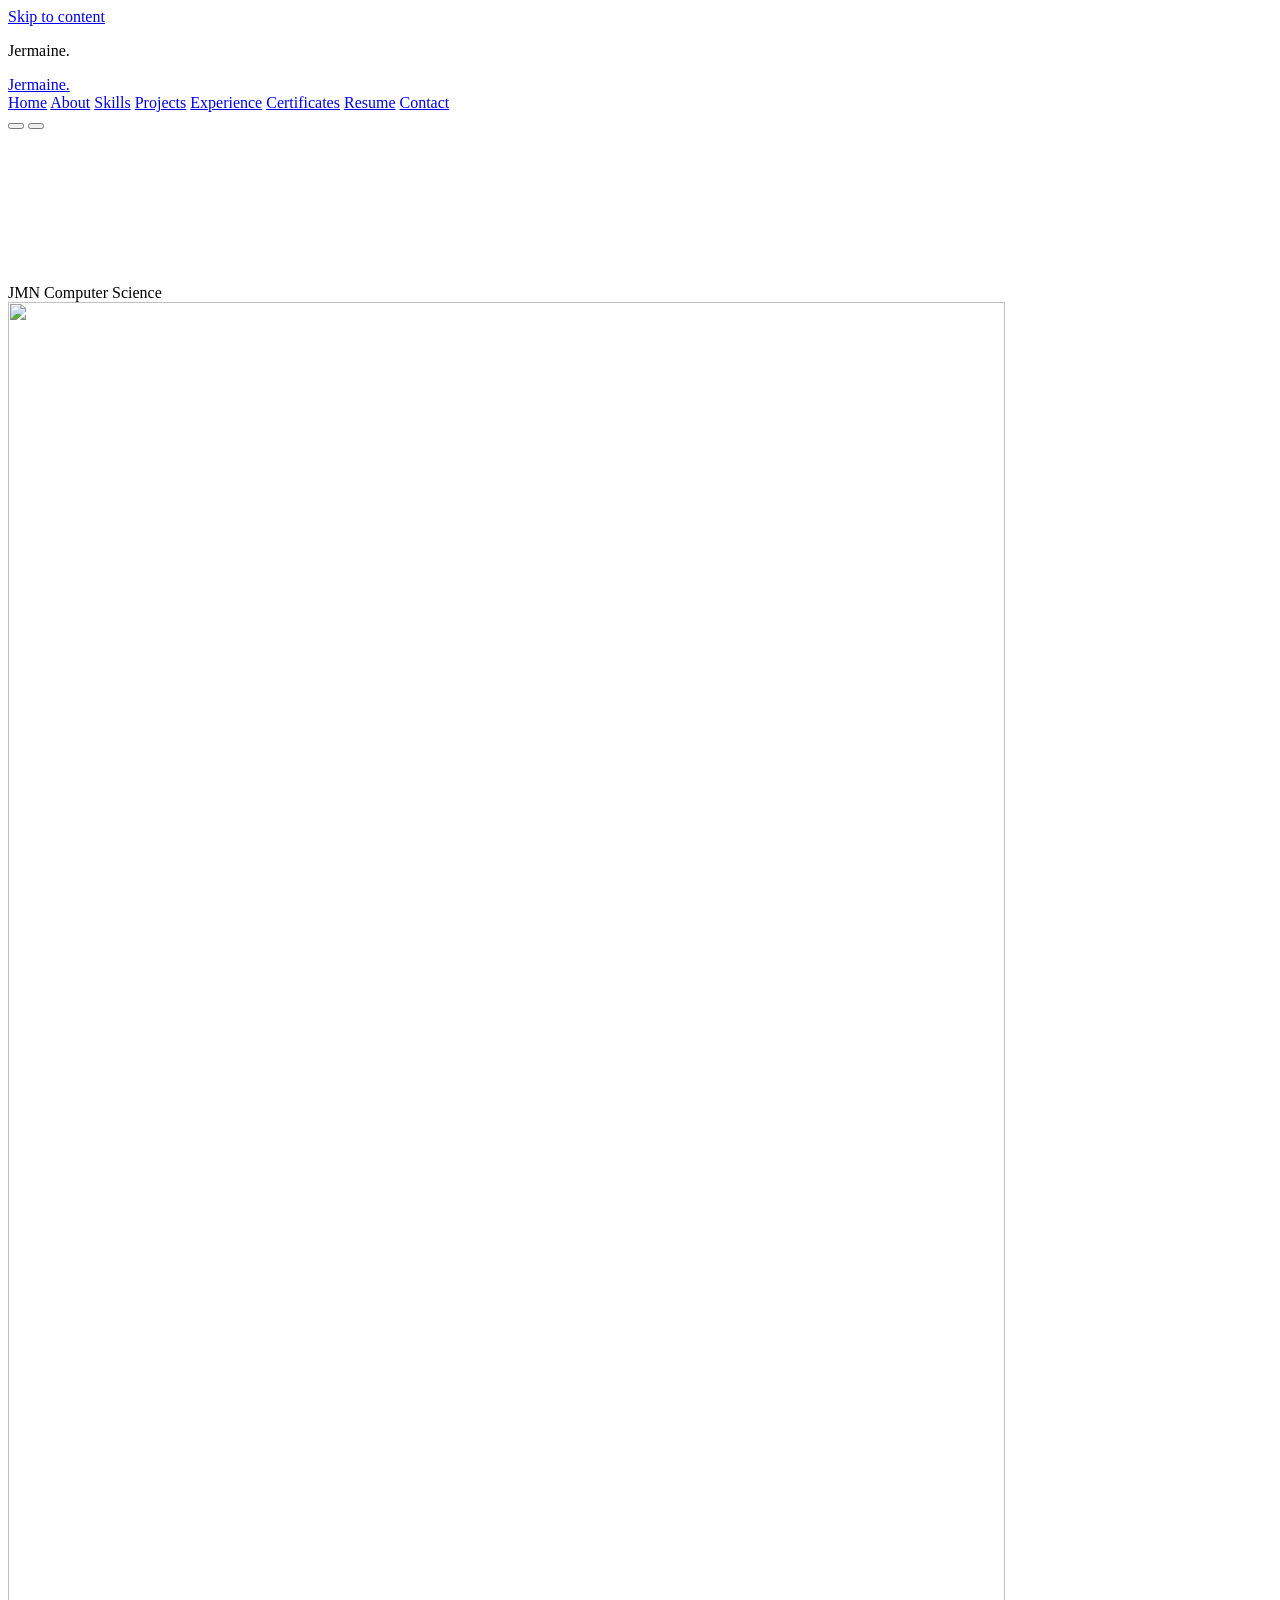
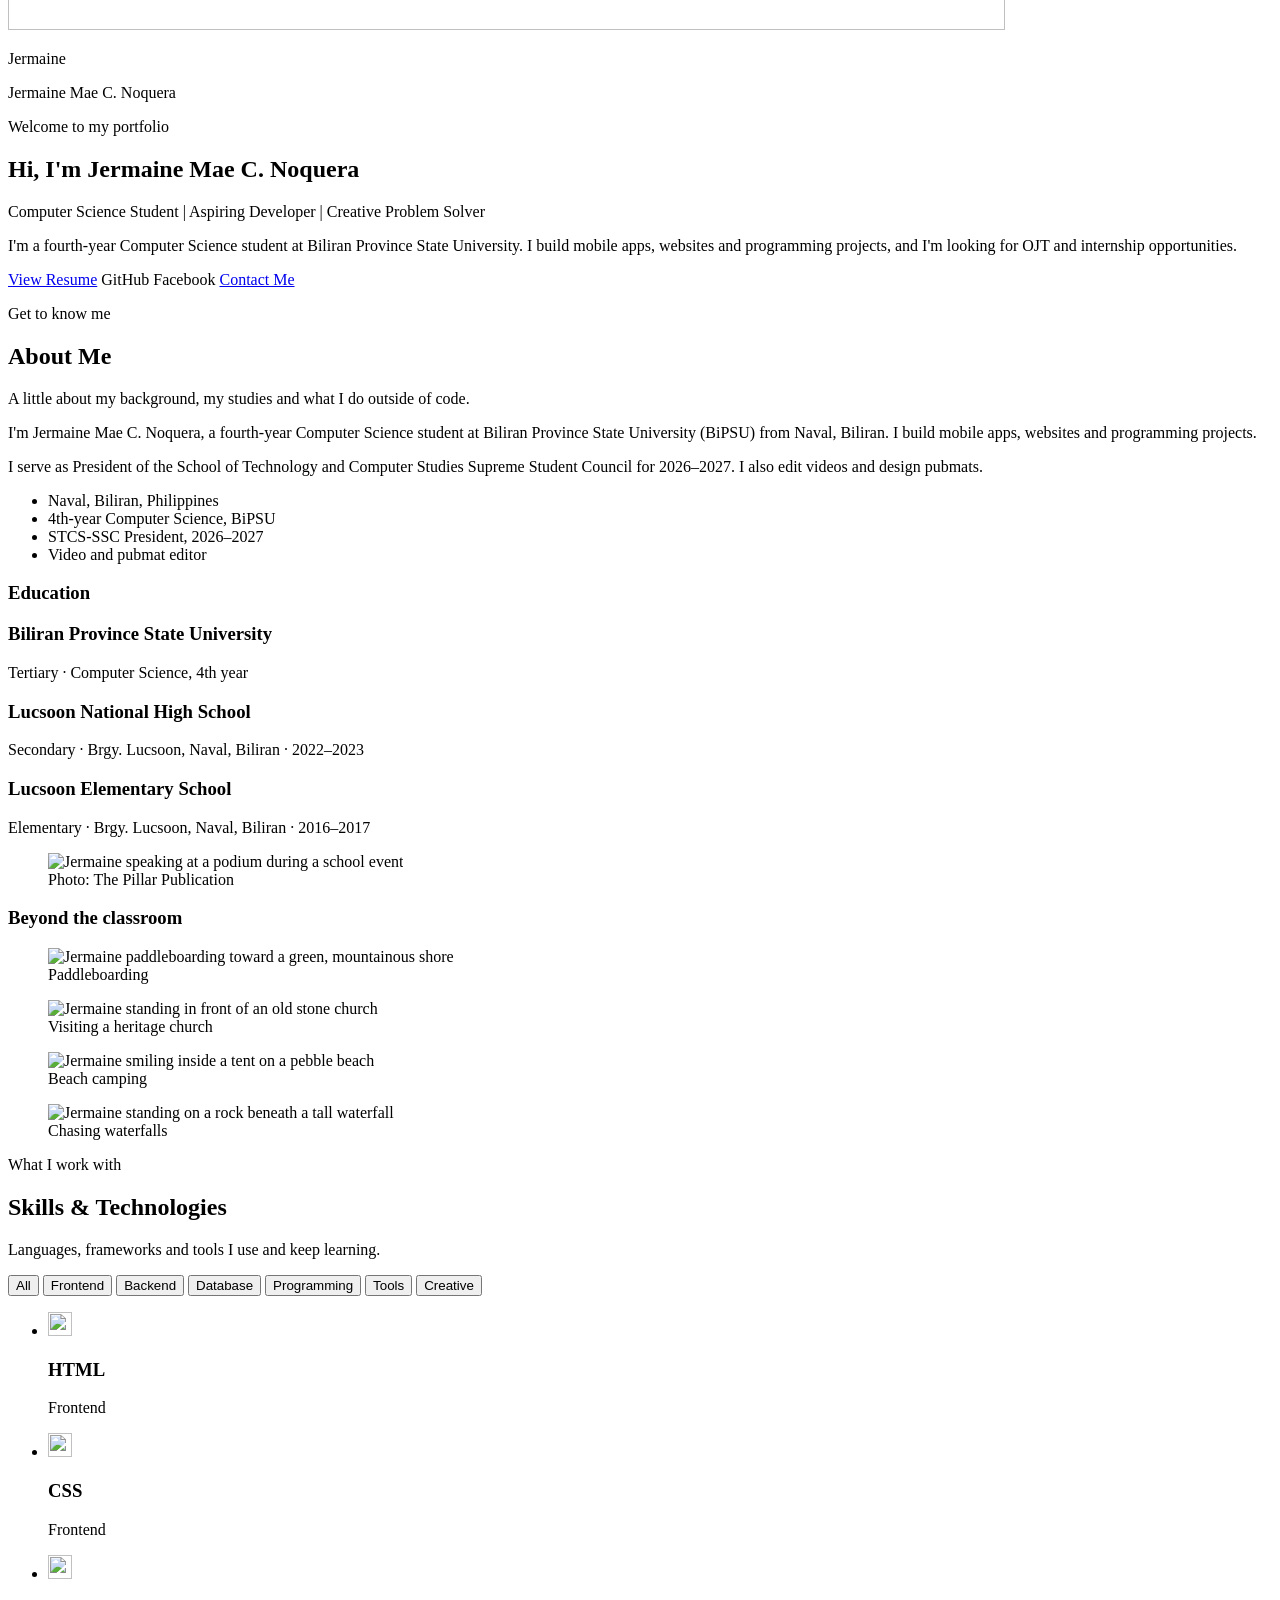
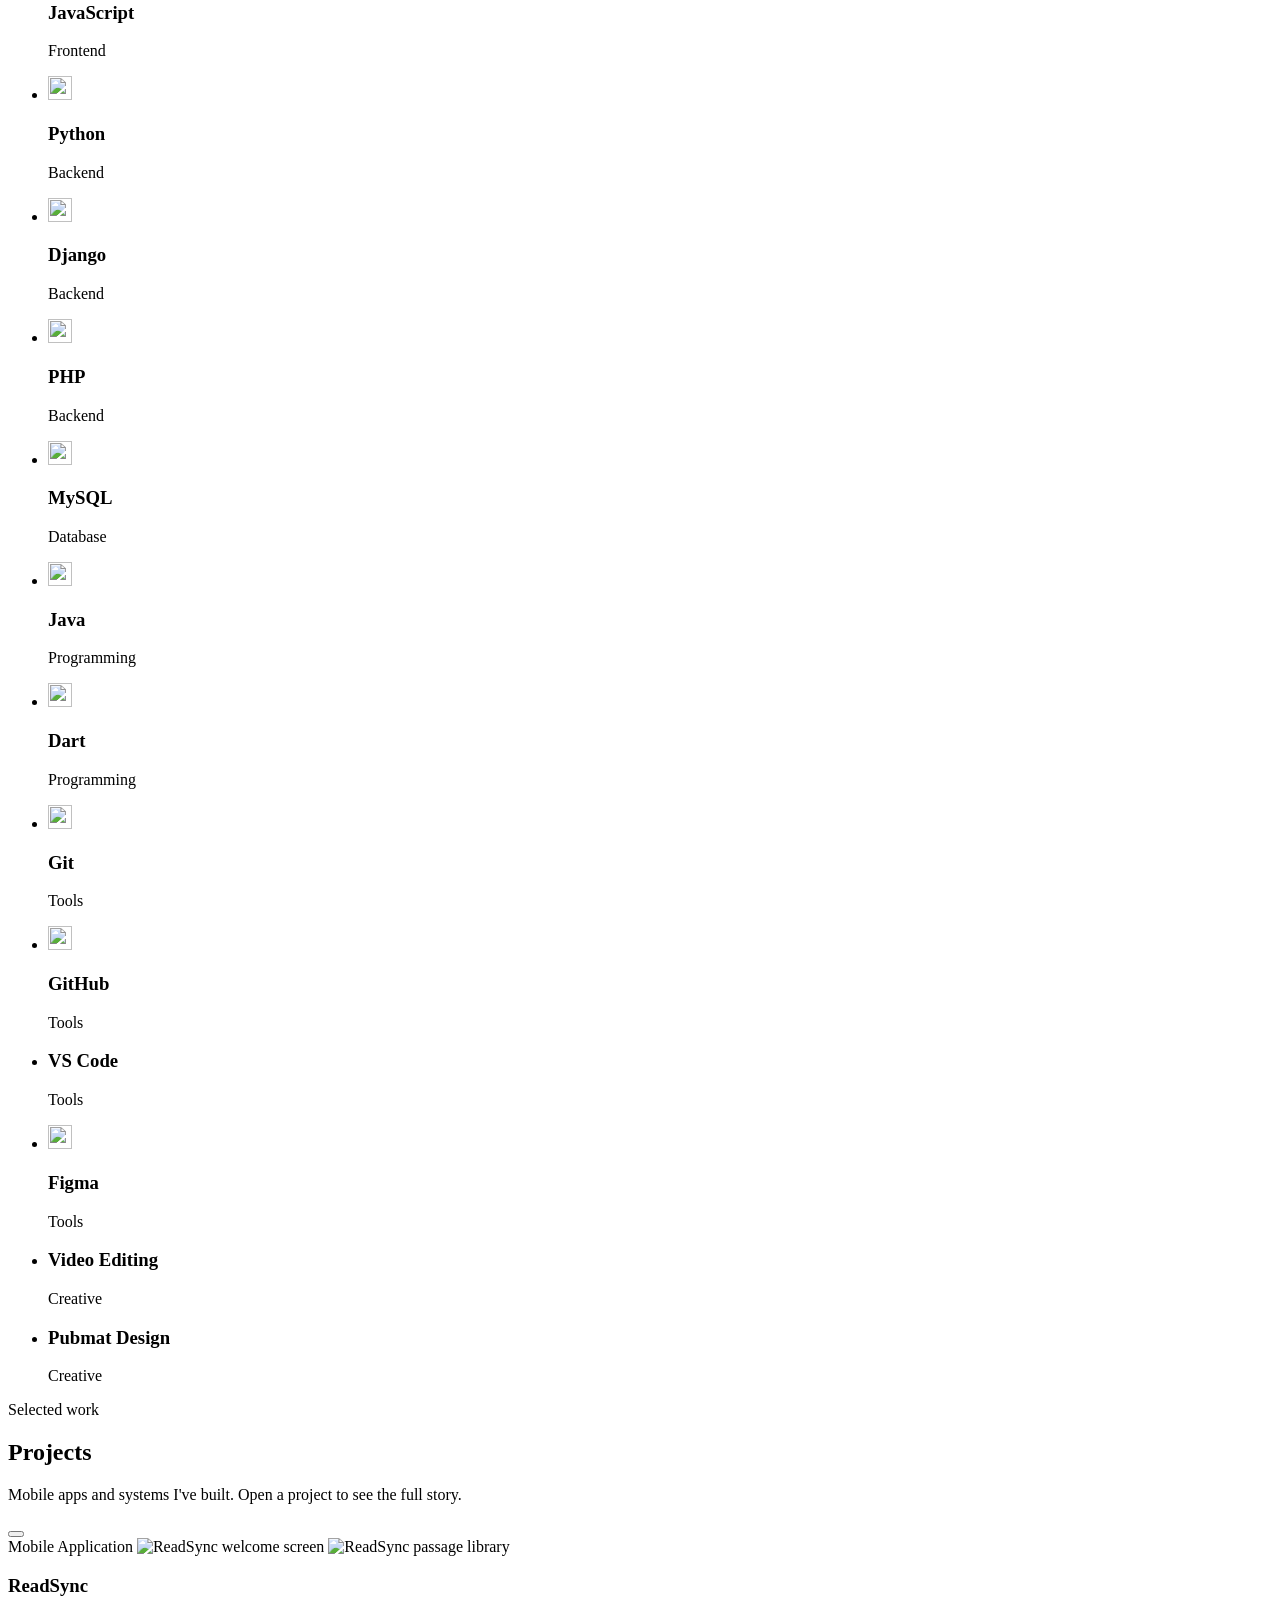
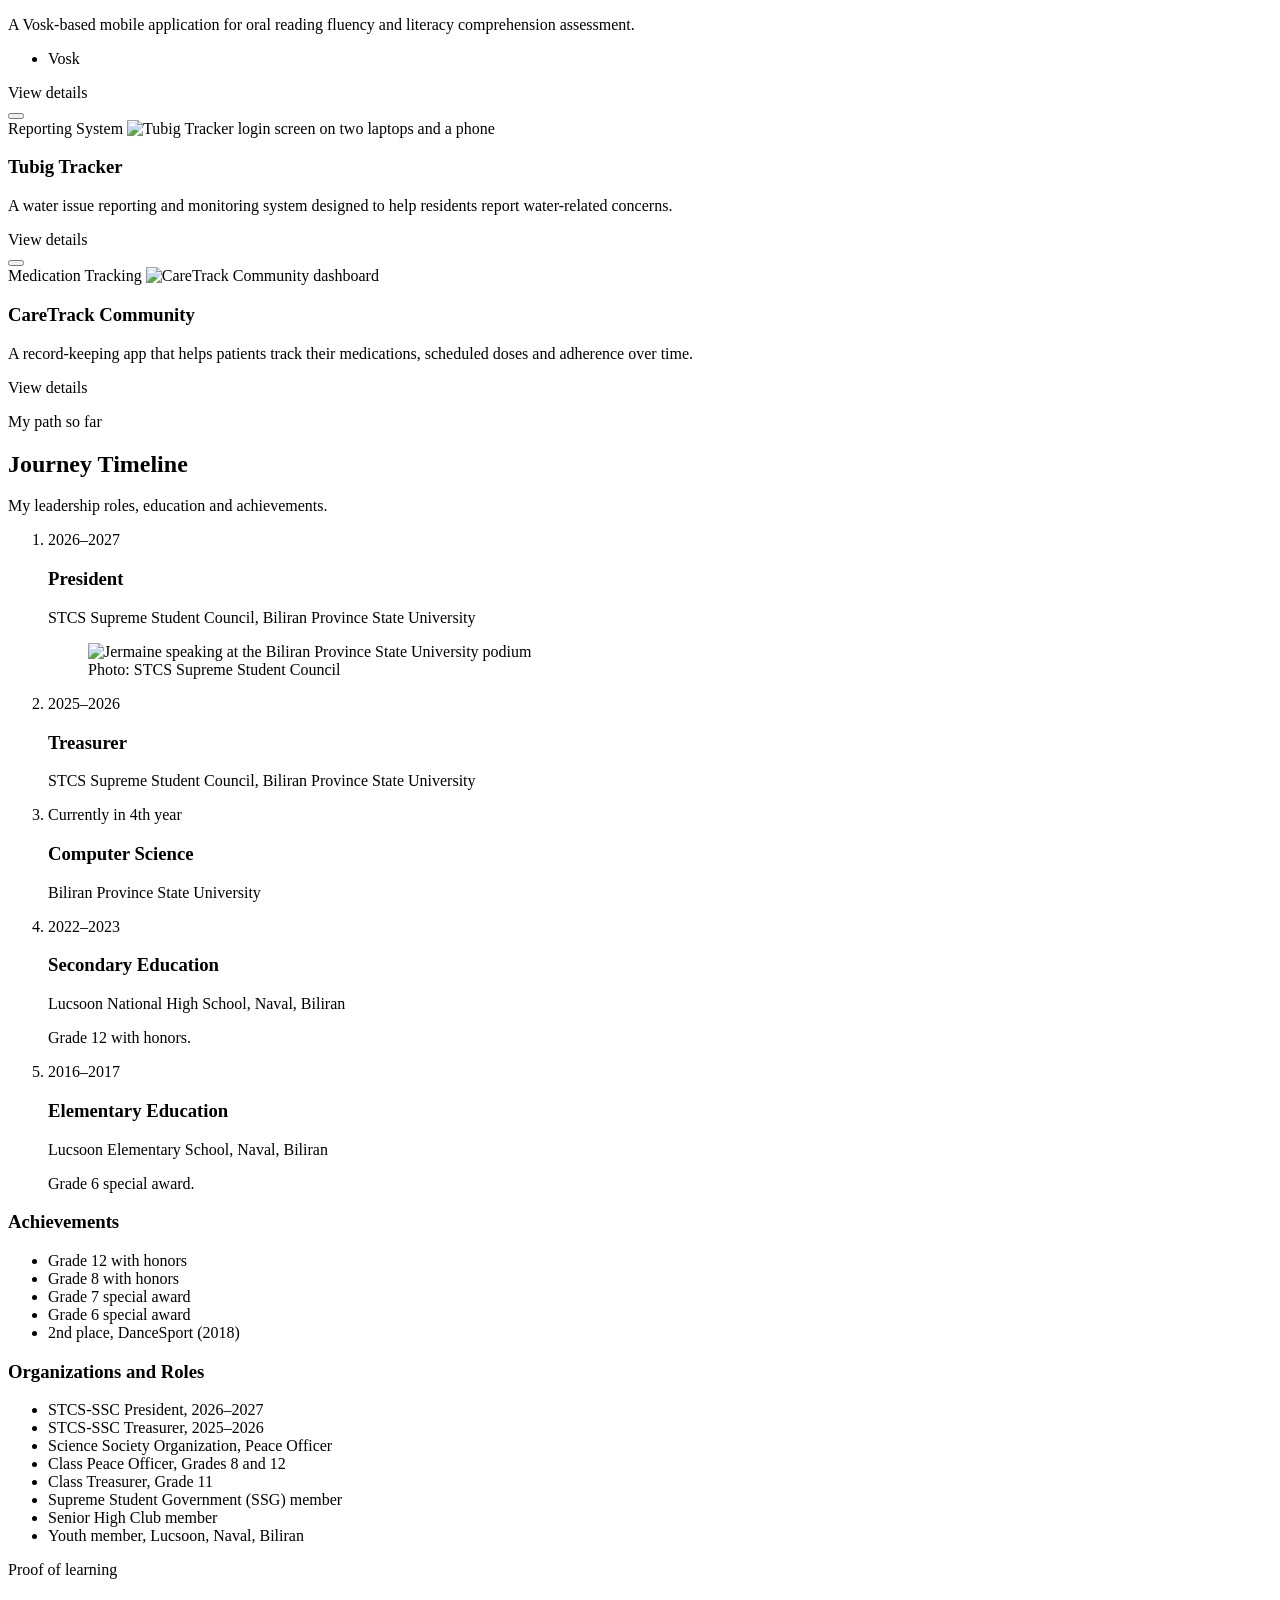
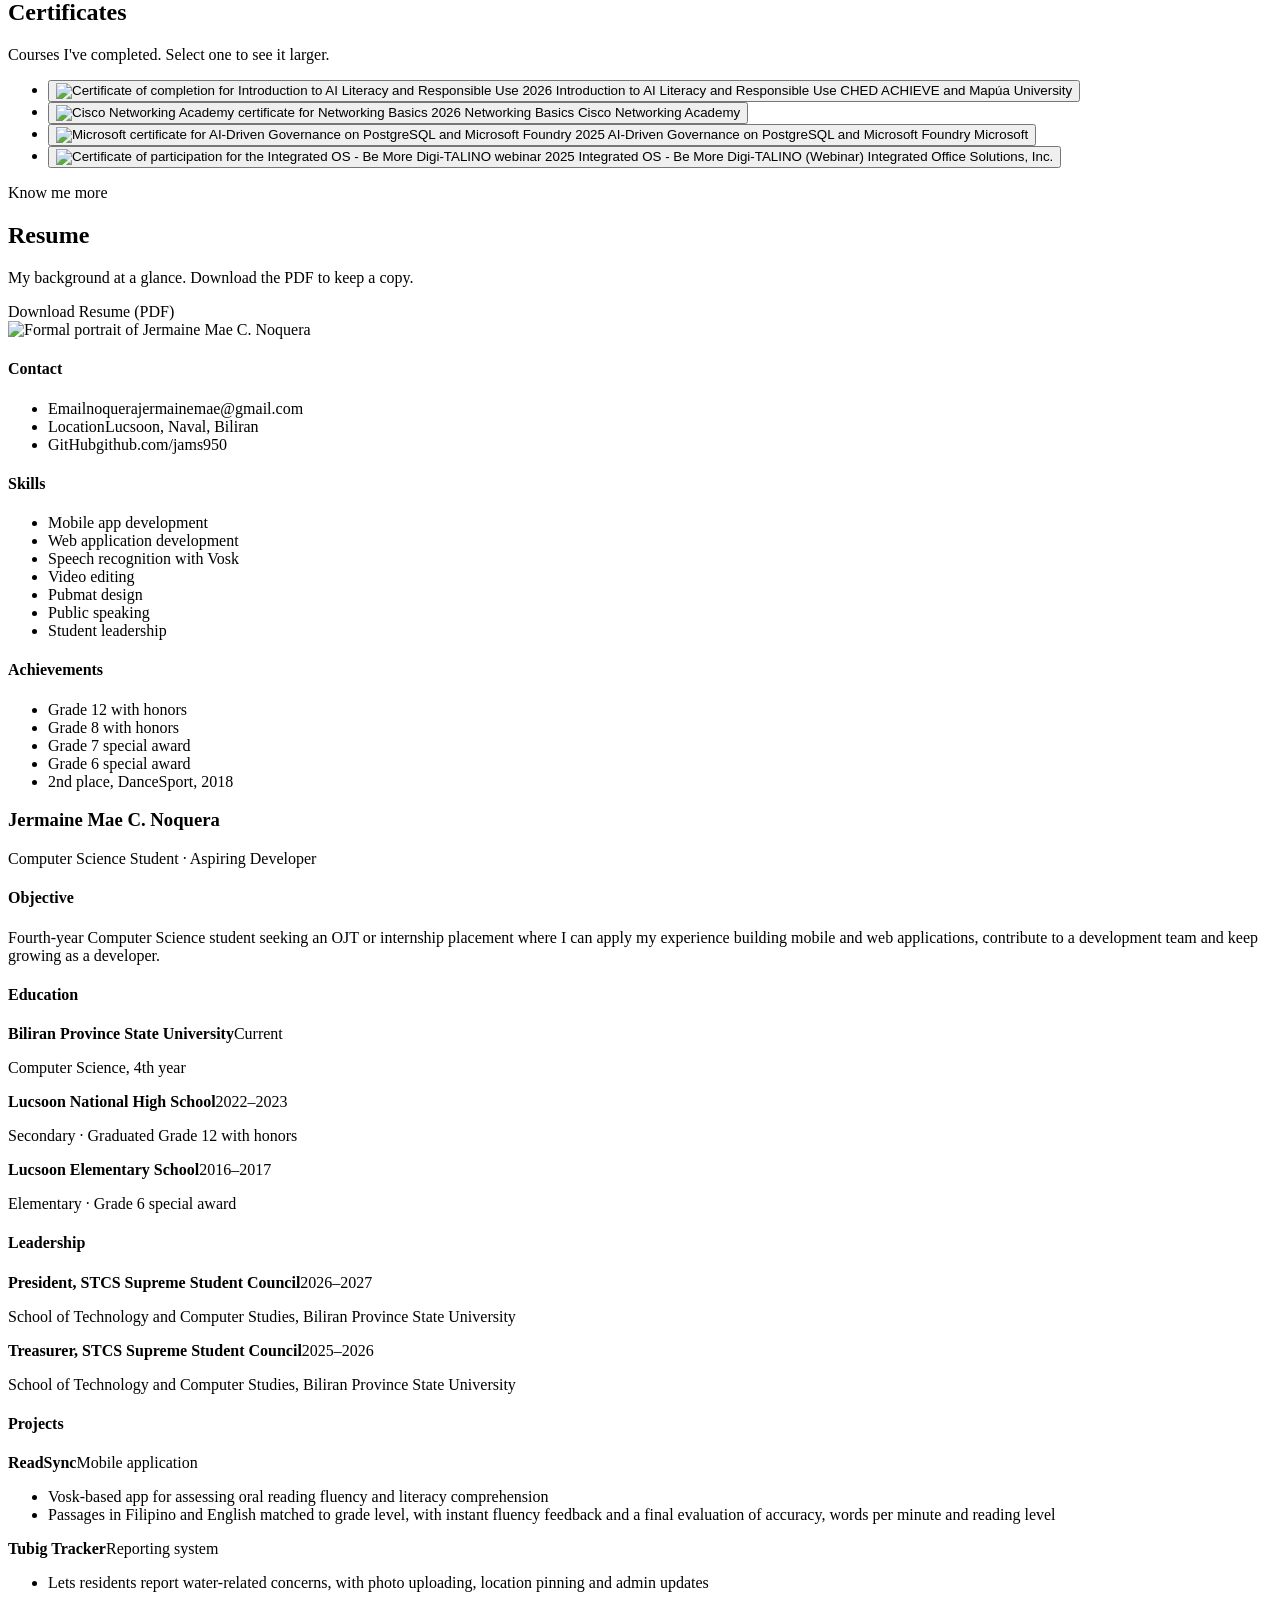
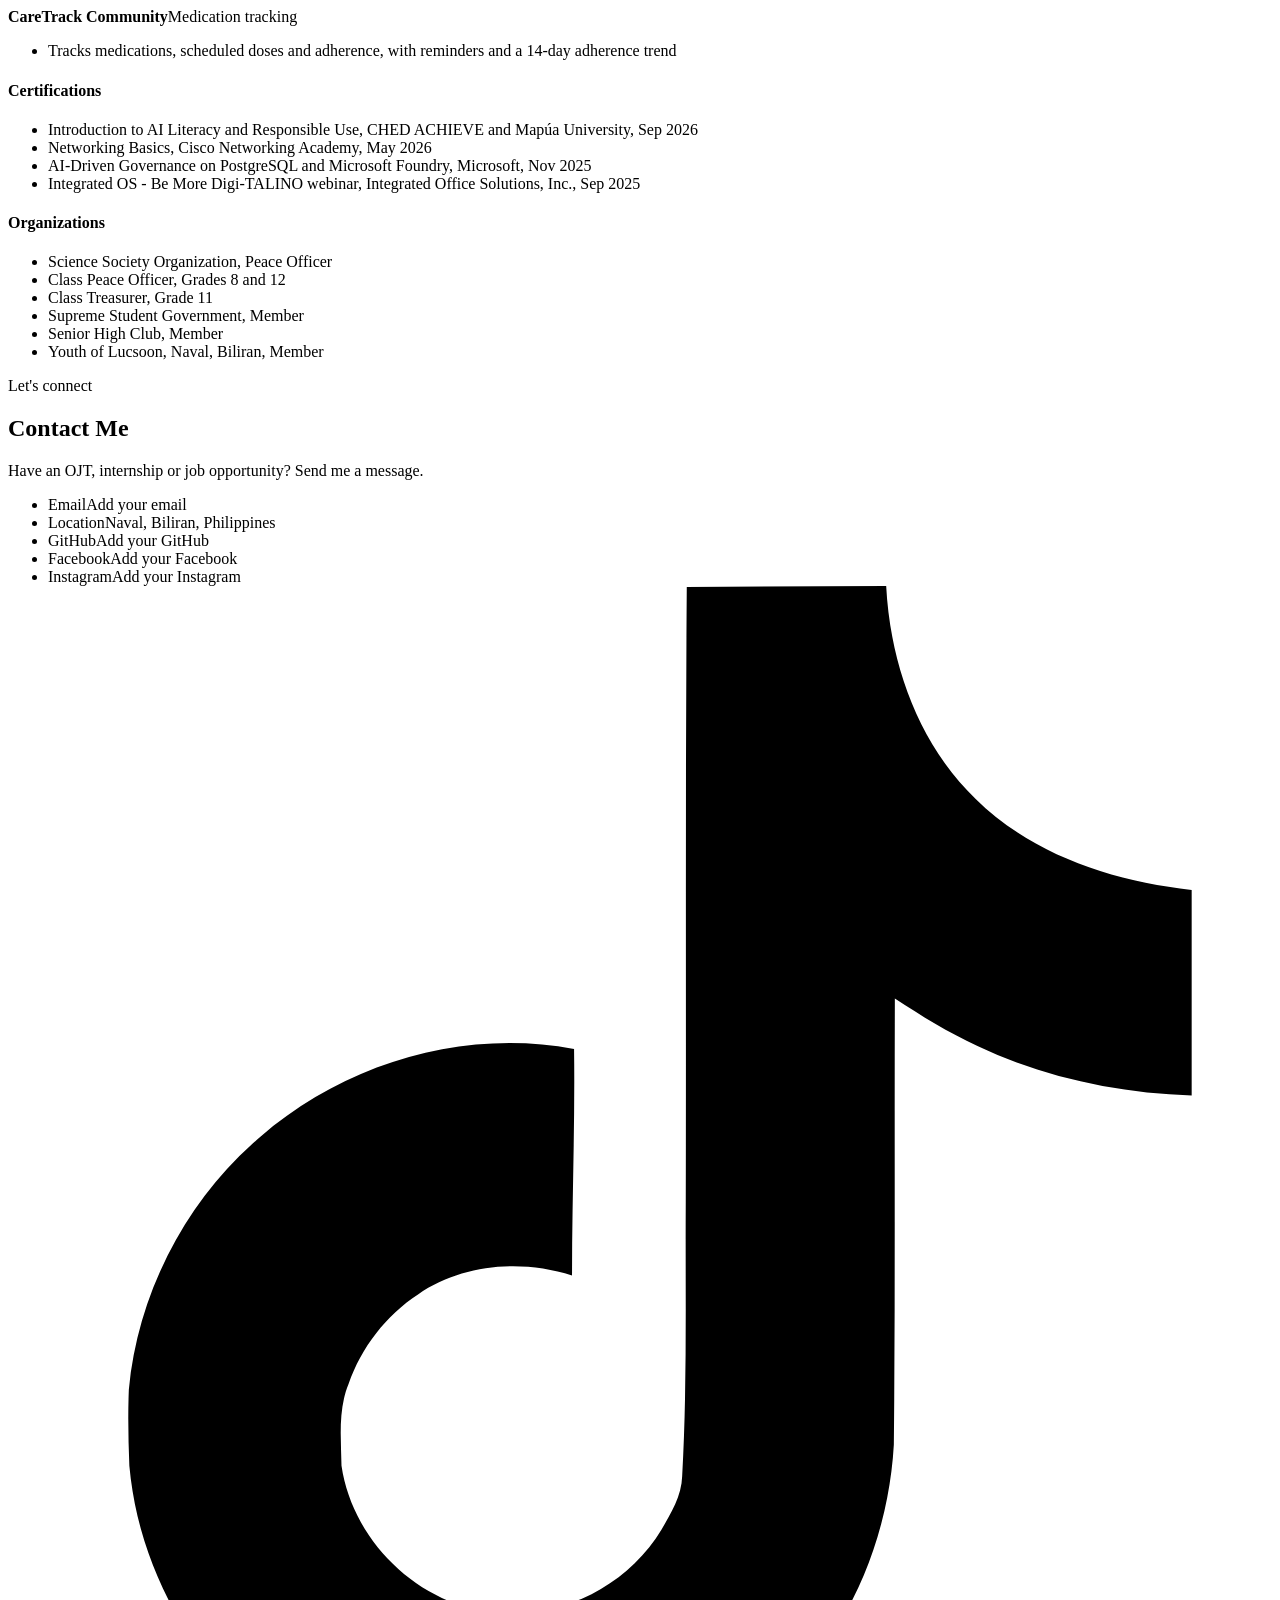
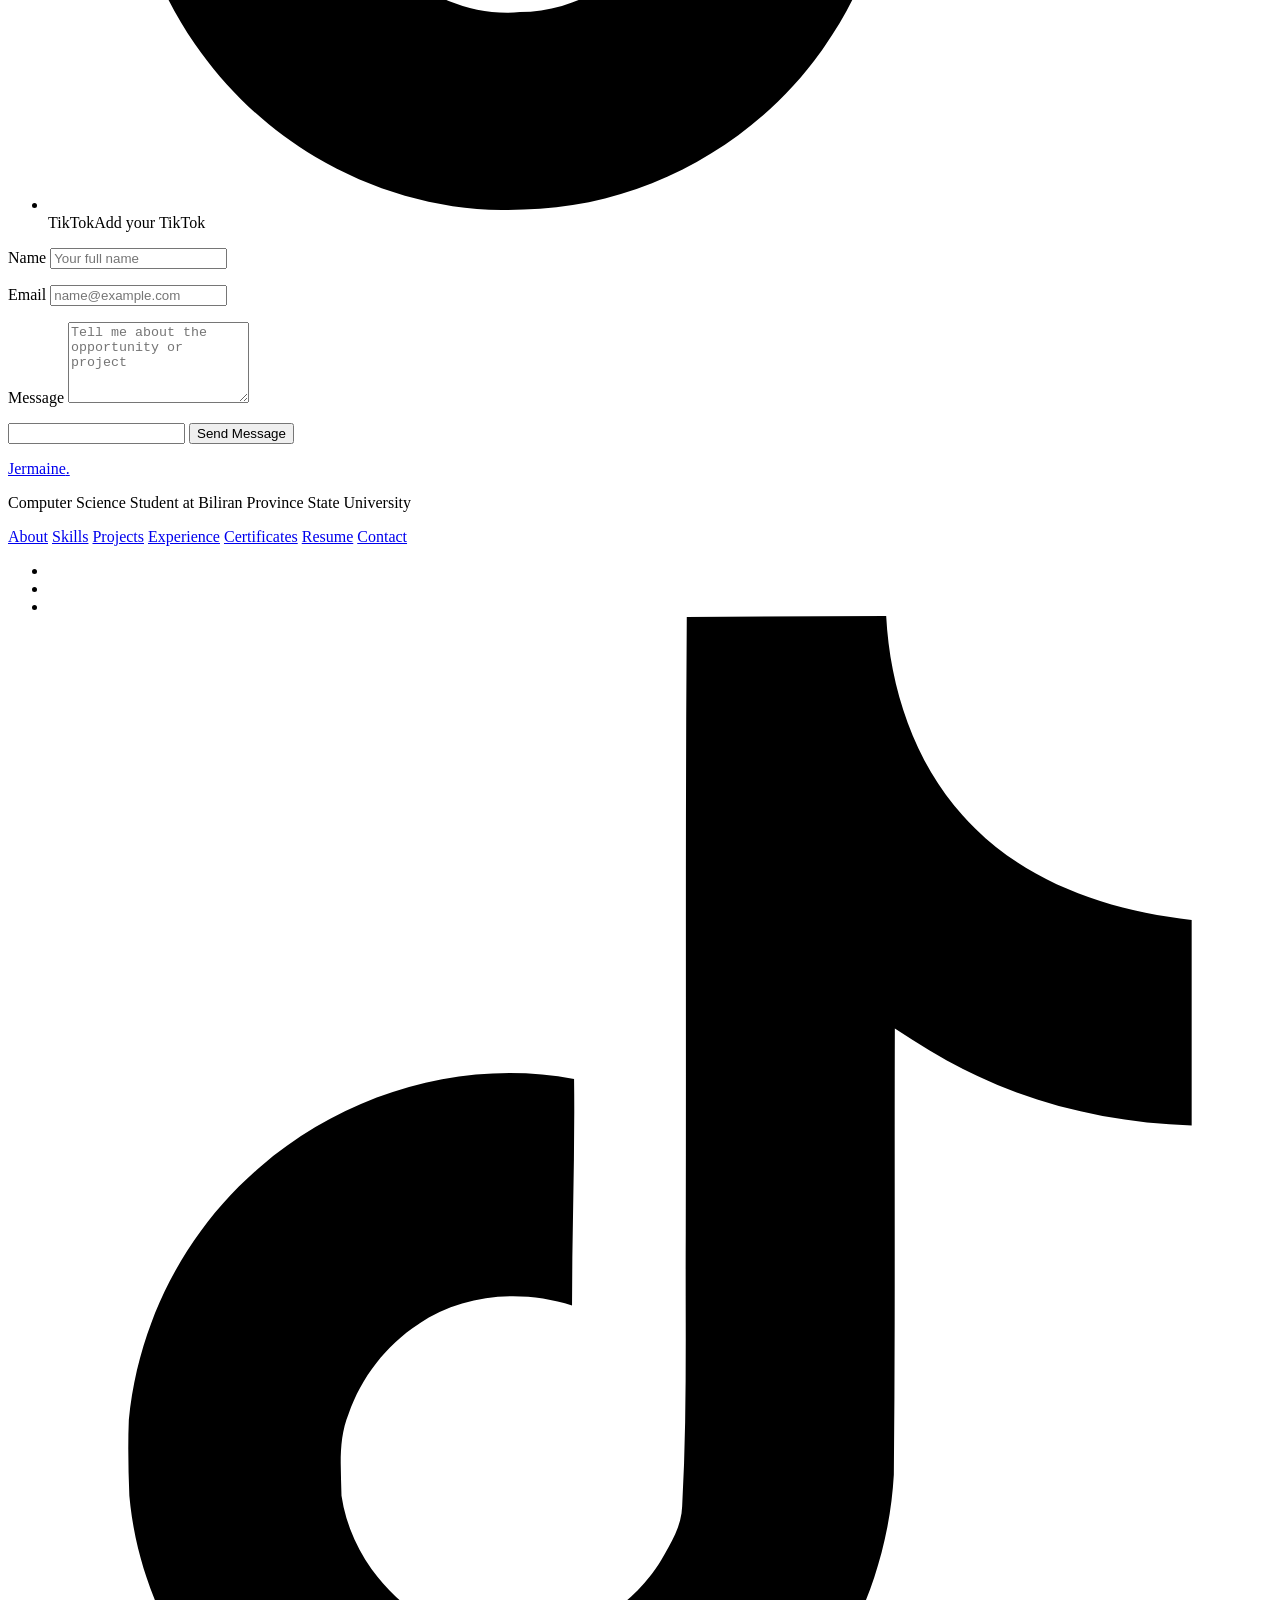
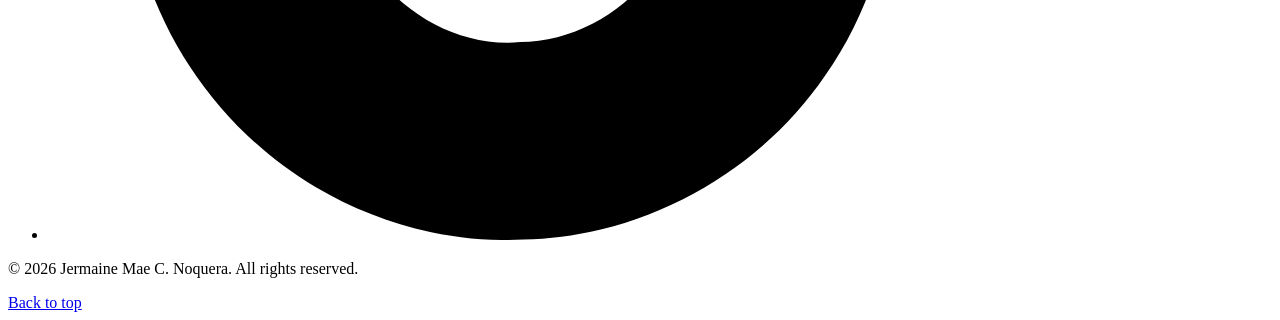
==== index.html @ 347eac38 "Add files via upload" ====
<!doctype html>
<html lang="en">
<head>
  <meta charset="utf-8">
  <meta name="viewport" content="width=device-width, initial-scale=1, viewport-fit=cover">
  <title>Jermaine Mae C. Noquera Portfolio</title>
  <meta name="description" content="Portfolio of Jermaine Mae C. Noquera, a Computer Science student and aspiring developer.">
  <meta name="theme-color" content="#0B1730">
  <link rel="icon" href="assets/icons/favicon.svg" type="image/svg+xml">
  <link rel="preload" href="assets/images/profile.webp" as="image">

  <!-- Runs before the page paints, so the saved theme never flickers. -->
  <script>
    (function () {
      var root = document.documentElement, saved = null;
      root.classList.add('js');
      try { saved = localStorage.getItem('portfolio-theme'); } catch (e) {}
      var dark = window.matchMedia && matchMedia('(prefers-color-scheme: dark)').matches;
      root.setAttribute('data-theme', saved === 'dark' || saved === 'light' ? saved : (dark ? 'dark' : 'light'));
    })();
  </script>

  <link rel="stylesheet" href="css/themes.css">
  <link rel="stylesheet" href="css/style.css">
  <link rel="stylesheet" href="css/responsive.css">
</head>

<body>
  <a class="skip-link" href="#main">Skip to content</a>

  <!-- Soft background glows -->
  <div class="glow" aria-hidden="true"><span></span><span></span><span></span></div>

  <!-- ===== PRELOADER ===== -->
  <div class="preloader" aria-hidden="true">
    <p class="logo">Jermaine<span>.</span></p>
    <div class="preloader__bar"><span></span></div>
  </div>

  <!-- ===== NAVIGATION ===== -->
  <header class="nav" id="nav">
    <a class="logo" href="#home" aria-label="Jermaine, back to top">Jermaine<span>.</span></a>

    <nav class="nav__links" aria-label="Main">
      <a href="#home">Home</a>
      <a href="#about">About</a>
      <a href="#skills">Skills</a>
      <a href="#projects">Projects</a>
      <a href="#experience">Experience</a>
      <a href="#certificates">Certificates</a>
      <a href="#resume">Resume</a>
      <a href="#contact">Contact</a>
    </nav>

    <div class="nav__actions">
      <button class="theme-toggle" id="theme-toggle" type="button" aria-label="Switch color theme">
        <i data-lucide="sun" aria-hidden="true"></i>
        <i data-lucide="moon" aria-hidden="true"></i>
      </button>
      <button class="icon-btn nav__burger" id="menu-button" type="button" aria-expanded="false" aria-controls="mobile-menu" aria-label="Open menu">
        <i data-lucide="menu" aria-hidden="true"></i>
        <i data-lucide="x" aria-hidden="true"></i>
      </button>
    </div>
  </header>

  <div class="menu" id="mobile-menu" hidden>
    <nav aria-label="Mobile">
      <a href="#home">Home</a>
      <a href="#about">About</a>
      <a href="#skills">Skills</a>
      <a href="#projects">Projects</a>
      <a href="#experience">Experience</a>
      <a href="#certificates">Certificates</a>
      <a href="#resume">Resume</a>
      <a href="#contact">Contact</a>
    </nav>
  </div>

  <main id="main">

    <!-- ===== HERO ===== -->
    <!-- The ID card sits on the left. To move it right, add the class "hero--card-right". -->
    <section class="hero" id="home">
      <div class="hero__card-zone">
        <!-- The hanging ID card. Drag it to swing it (js/lanyard.js). -->
        <div class="lanyard" id="lanyard">
          <canvas class="lanyard__strap" aria-hidden="true"></canvas>
          <div class="id-card" id="id-card" role="img" aria-label="ID card with a photo of Jermaine Mae C. Noquera. Drag it to swing it.">
            <span class="id-card__clip" aria-hidden="true"></span>
            <div class="id-card__face">
              <div class="id-card__top">
                <span class="id-card__brand">JMN</span>
                <span class="id-card__tag">Computer Science</span>
              </div>
              <!-- To change your photo, replace assets/images/profile.webp -->
              <img class="id-card__photo" src="assets/images/profile.webp" width="997" height="1328" alt="" draggable="false">
              <div class="id-card__bottom">
                <p class="id-card__script">Jermaine</p>
                <p class="id-card__full">Jermaine Mae C. Noquera</p>
              </div>
            </div>
          </div>
        </div>
      </div>

      <div class="hero__content">
        <p class="eyebrow" data-hero>Welcome to my portfolio</p>
        <h1 class="hero__title" data-hero>Hi, I'm <span class="gradient-text">Jermaine Mae C. Noquera</span></h1>
        <p class="hero__role" data-hero>Computer Science Student <span aria-hidden="true">|</span> Aspiring Developer <span aria-hidden="true">|</span> Creative Problem Solver</p>
        <p class="hero__intro" data-hero>I'm a fourth-year Computer Science student at Biliran Province State University. I build mobile apps, websites and programming projects, and I'm looking for OJT and internship opportunities.</p>
        <div class="hero__cta" data-hero>
          <a class="btn btn--primary" href="#resume"><i data-lucide="file-text" aria-hidden="true"></i>View Resume</a>
          <a class="btn btn--soft" data-config="social.github" data-name="GitHub" data-text><i data-lucide="github" aria-hidden="true"></i>GitHub</a>
          <a class="btn btn--soft" data-config="social.facebook" data-name="Facebook" data-text><i data-lucide="facebook" aria-hidden="true"></i>Facebook</a>
          <a class="btn btn--soft" href="#contact"><i data-lucide="mail" aria-hidden="true"></i>Contact Me</a>
        </div>
      </div>

      <a class="scroll-cue" href="#about" aria-label="Scroll to About"><span></span></a>
    </section>

    <!-- ===== ABOUT ===== -->
    <section class="section" id="about">
      <div class="wrap">
        <header class="section-head" data-reveal>
          <p class="eyebrow">Get to know me</p>
          <h2>About Me</h2>
          <p class="section-head__sub">A little about my background, my studies and what I do outside of code.</p>
        </header>

        <div class="about">
          <div class="about__story" data-reveal>
            <p>I'm Jermaine Mae C. Noquera, a fourth-year Computer Science student at Biliran Province State University (BiPSU) from Naval, Biliran. I build mobile apps, websites and programming projects.</p>
            <p>I serve as President of the School of Technology and Computer Studies Supreme Student Council for 2026–2027. I also edit videos and design pubmats.</p>

            <ul class="quick-facts">
              <li><span class="tile-icon"><i data-lucide="map-pin" aria-hidden="true"></i></span>Naval, Biliran, Philippines</li>
              <li><span class="tile-icon"><i data-lucide="graduation-cap" aria-hidden="true"></i></span>4th-year Computer Science, BiPSU</li>
              <li><span class="tile-icon"><i data-lucide="users" aria-hidden="true"></i></span>STCS-SSC President, 2026–2027</li>
              <li><span class="tile-icon"><i data-lucide="clapperboard" aria-hidden="true"></i></span>Video and pubmat editor</li>
            </ul>

            <h3 class="mini-title"><i data-lucide="school" aria-hidden="true"></i>Education</h3>
            <!-- EDIT: copy an .edu-card to add a school. -->
            <div class="edu-list">
              <article class="edu-card">
                <span class="tile-icon"><i data-lucide="graduation-cap" aria-hidden="true"></i></span>
                <div>
                  <h3>Biliran Province State University</h3>
                  <p>Tertiary · Computer Science, 4th year</p>
                </div>
              </article>
              <article class="edu-card">
                <span class="tile-icon"><i data-lucide="book-open" aria-hidden="true"></i></span>
                <div>
                  <h3>Lucsoon National High School</h3>
                  <p>Secondary · Brgy. Lucsoon, Naval, Biliran · 2022–2023</p>
                </div>
              </article>
              <article class="edu-card">
                <span class="tile-icon"><i data-lucide="pencil" aria-hidden="true"></i></span>
                <div>
                  <h3>Lucsoon Elementary School</h3>
                  <p>Elementary · Brgy. Lucsoon, Naval, Biliran · 2016–2017</p>
                </div>
              </article>
            </div>
          </div>

          <figure class="about__photo" data-reveal>
            <img src="assets/images/speaking-pillar.webp" width="900" height="1125" loading="lazy"
                 alt="Jermaine speaking at a podium during a school event">
            <figcaption>Photo: The Pillar Publication</figcaption>
          </figure>
        </div>

        <!-- EDIT: photos live in assets/images/. Copy a <figure> to add one. -->
        <div class="life" data-reveal>
          <h3 class="mini-title"><i data-lucide="camera" aria-hidden="true"></i>Beyond the classroom</h3>
          <div class="life__grid">
            <figure><img src="assets/images/life-paddleboard.webp" width="900" height="1200" loading="lazy" alt="Jermaine paddleboarding toward a green, mountainous shore"><figcaption>Paddleboarding</figcaption></figure>
            <figure><img src="assets/images/life-church.webp" width="900" height="1200" loading="lazy" alt="Jermaine standing in front of an old stone church"><figcaption>Visiting a heritage church</figcaption></figure>
            <figure><img src="assets/images/life-camping.webp" width="900" height="780" loading="lazy" alt="Jermaine smiling inside a tent on a pebble beach"><figcaption>Beach camping</figcaption></figure>
            <figure><img src="assets/images/life-waterfall.webp" width="900" height="1200" loading="lazy" alt="Jermaine standing on a rock beneath a tall waterfall"><figcaption>Chasing waterfalls</figcaption></figure>
          </div>
        </div>
      </div>
    </section>

    <!-- ===== SKILLS ===== -->
    <section class="section" id="skills">
      <div class="wrap">
        <header class="section-head" data-reveal>
          <p class="eyebrow">What I work with</p>
          <h2>Skills &amp; Technologies</h2>
          <p class="section-head__sub">Languages, frameworks and tools I use and keep learning.</p>
        </header>

        <div class="filters" role="group" aria-label="Filter skills" data-reveal>
          <button type="button" class="filter is-active" data-filter="all" aria-pressed="true">All</button>
          <button type="button" class="filter" data-filter="frontend" aria-pressed="false">Frontend</button>
          <button type="button" class="filter" data-filter="backend" aria-pressed="false">Backend</button>
          <button type="button" class="filter" data-filter="database" aria-pressed="false">Database</button>
          <button type="button" class="filter" data-filter="programming" aria-pressed="false">Programming</button>
          <button type="button" class="filter" data-filter="tools" aria-pressed="false">Tools</button>
          <button type="button" class="filter" data-filter="creative" aria-pressed="false">Creative</button>
        </div>

        <!-- EDIT: to add a skill, copy one <li>. Put its SVG logo in assets/icons/. -->
        <ul class="skill-grid" id="skill-grid">
          <li class="skill" data-category="frontend"><span class="skill__icon"><img src="assets/icons/html5.svg" alt="" width="24" height="24"></span><h3>HTML</h3><p>Frontend</p></li>
          <li class="skill" data-category="frontend"><span class="skill__icon"><img src="assets/icons/css3.svg" alt="" width="24" height="24"></span><h3>CSS</h3><p>Frontend</p></li>
          <li class="skill" data-category="frontend"><span class="skill__icon"><img src="assets/icons/javascript.svg" alt="" width="24" height="24"></span><h3>JavaScript</h3><p>Frontend</p></li>
          <li class="skill" data-category="backend"><span class="skill__icon"><img src="assets/icons/python.svg" alt="" width="24" height="24"></span><h3>Python</h3><p>Backend</p></li>
          <li class="skill" data-category="backend"><span class="skill__icon"><img src="assets/icons/django.svg" alt="" width="24" height="24"></span><h3>Django</h3><p>Backend</p></li>
          <li class="skill" data-category="backend"><span class="skill__icon"><img src="assets/icons/php.svg" alt="" width="24" height="24"></span><h3>PHP</h3><p>Backend</p></li>
          <li class="skill" data-category="database"><span class="skill__icon"><img src="assets/icons/mysql.svg" alt="" width="24" height="24"></span><h3>MySQL</h3><p>Database</p></li>
          <li class="skill" data-category="programming"><span class="skill__icon"><img src="assets/icons/openjdk.svg" alt="" width="24" height="24"></span><h3>Java</h3><p>Programming</p></li>
          <li class="skill" data-category="programming"><span class="skill__icon"><img src="assets/icons/dart.svg" alt="" width="24" height="24"></span><h3>Dart</h3><p>Programming</p></li>
          <li class="skill" data-category="tools"><span class="skill__icon"><img src="assets/icons/git.svg" alt="" width="24" height="24"></span><h3>Git</h3><p>Tools</p></li>
          <li class="skill" data-category="tools"><span class="skill__icon"><img src="assets/icons/github.svg" alt="" width="24" height="24"></span><h3>GitHub</h3><p>Tools</p></li>
          <li class="skill" data-category="tools"><span class="skill__icon skill__icon--lucide"><i data-lucide="code-xml" aria-hidden="true"></i></span><h3>VS Code</h3><p>Tools</p></li>
          <li class="skill" data-category="tools"><span class="skill__icon"><img src="assets/icons/figma.svg" alt="" width="24" height="24"></span><h3>Figma</h3><p>Tools</p></li>
          <li class="skill" data-category="creative"><span class="skill__icon skill__icon--lucide"><i data-lucide="clapperboard" aria-hidden="true"></i></span><h3>Video Editing</h3><p>Creative</p></li>
          <li class="skill" data-category="creative"><span class="skill__icon skill__icon--lucide"><i data-lucide="image" aria-hidden="true"></i></span><h3>Pubmat Design</h3><p>Creative</p></li>
        </ul>
      </div>
    </section>

    <!-- ===== PROJECTS ===== -->
    <section class="section" id="projects">
      <div class="wrap">
        <header class="section-head" data-reveal>
          <p class="eyebrow">Selected work</p>
          <h2>Projects</h2>
          <p class="section-head__sub">Mobile apps and systems I've built. Open a project to see the full story.</p>
        </header>

        <div class="project-grid">
          <!-- EDIT: each card opens the matching detail page below (data-open="detail-id"). -->
          <article class="project-card" data-reveal>
            <button class="project-card__open" type="button" data-open="detail-readsync" aria-label="Open ReadSync details"></button>
            <div class="cover cover--phones">
              <span class="cover__chip">Mobile Application</span>
              <img src="assets/projects/readsync-welcome.webp" width="546" height="1053" loading="lazy" alt="ReadSync welcome screen">
              <img src="assets/projects/readsync-library.webp" width="546" height="1053" loading="lazy" alt="ReadSync passage library">
            </div>
            <div class="project-card__body">
              <h3>ReadSync</h3>
              <p>A Vosk-based mobile application for oral reading fluency and literacy comprehension assessment.</p>
              <ul class="tags"><li>Vosk</li></ul>
              <span class="link-arrow">View details <i data-lucide="arrow-right" aria-hidden="true"></i></span>
            </div>
          </article>

          <article class="project-card" data-reveal>
            <button class="project-card__open" type="button" data-open="detail-tubig" aria-label="Open Tubig Tracker details"></button>
            <div class="cover">
              <span class="cover__chip">Reporting System</span>
              <img src="assets/projects/tubig-devices.webp" width="1080" height="430" loading="lazy" alt="Tubig Tracker login screen on two laptops and a phone">
            </div>
            <div class="project-card__body">
              <h3>Tubig Tracker</h3>
              <p>A water issue reporting and monitoring system designed to help residents report water-related concerns.</p>
              
              <span class="link-arrow">View details <i data-lucide="arrow-right" aria-hidden="true"></i></span>
            </div>
          </article>

          <article class="project-card" data-reveal>
            <button class="project-card__open" type="button" data-open="detail-caretrack" aria-label="Open CareTrack Community details"></button>
            <div class="cover cover--top">
              <span class="cover__chip">Medication Tracking</span>
              <img src="assets/projects/caretrack-cover.webp" width="1440" height="900" loading="lazy" alt="CareTrack Community dashboard">
            </div>
            <div class="project-card__body">
              <h3>CareTrack Community</h3>
              <p>A record-keeping app that helps patients track their medications, scheduled doses and adherence over time.</p>
              
              <span class="link-arrow">View details <i data-lucide="arrow-right" aria-hidden="true"></i></span>
            </div>
          </article>
        </div>
      </div>
    </section>

    <!-- ===== JOURNEY TIMELINE ===== -->
    <section class="section" id="experience">
      <div class="wrap">
        <header class="section-head" data-reveal>
          <p class="eyebrow">My path so far</p>
          <h2>Journey Timeline</h2>
          <p class="section-head__sub">My leadership roles, education and achievements.</p>
        </header>

        <!-- EDIT: one <li> per milestone, newest first. -->
        <ol class="timeline">
          <li class="timeline__item" data-reveal>
            <span class="timeline__dot"><i data-lucide="crown" aria-hidden="true"></i></span>
            <article class="timeline__card">
              <p class="timeline__date">2026–2027</p>
              <h3>President</h3>
              <p class="timeline__place">STCS Supreme Student Council, Biliran Province State University</p>
              <figure class="timeline__photo">
                <img src="assets/images/speaking-ssc.webp" width="1070" height="800" loading="lazy" alt="Jermaine speaking at the Biliran Province State University podium">
                <figcaption>Photo: STCS Supreme Student Council</figcaption>
              </figure>
            </article>
          </li>
          <li class="timeline__item" data-reveal>
            <span class="timeline__dot"><i data-lucide="wallet" aria-hidden="true"></i></span>
            <article class="timeline__card">
              <p class="timeline__date">2025–2026</p>
              <h3>Treasurer</h3>
              <p class="timeline__place">STCS Supreme Student Council, Biliran Province State University</p>
            </article>
          </li>
          <li class="timeline__item" data-reveal>
            <span class="timeline__dot"><i data-lucide="graduation-cap" aria-hidden="true"></i></span>
            <article class="timeline__card">
              <p class="timeline__date">Currently in 4th year</p>
              <h3>Computer Science</h3>
              <p class="timeline__place">Biliran Province State University</p>
            </article>
          </li>
          <li class="timeline__item" data-reveal>
            <span class="timeline__dot"><i data-lucide="book-open" aria-hidden="true"></i></span>
            <article class="timeline__card">
              <p class="timeline__date">2022–2023</p>
              <h3>Secondary Education</h3>
              <p class="timeline__place">Lucsoon National High School, Naval, Biliran</p>
              <p>Grade 12 with honors.</p>
            </article>
          </li>
          <li class="timeline__item" data-reveal>
            <span class="timeline__dot"><i data-lucide="pencil" aria-hidden="true"></i></span>
            <article class="timeline__card">
              <p class="timeline__date">2016–2017</p>
              <h3>Elementary Education</h3>
              <p class="timeline__place">Lucsoon Elementary School, Naval, Biliran</p>
              <p>Grade 6 special award.</p>
            </article>
          </li>
        </ol>

        <div class="honors">
          <section class="panel" data-reveal>
            <h3 class="mini-title"><i data-lucide="trophy" aria-hidden="true"></i>Achievements</h3>
            <ul class="bullets">
              <li>Grade 12 with honors</li>
              <li>Grade 8 with honors</li>
              <li>Grade 7 special award</li>
              <li>Grade 6 special award</li>
              <li>2nd place, DanceSport (2018)</li>
            </ul>
          </section>
          <section class="panel" data-reveal>
            <h3 class="mini-title"><i data-lucide="users" aria-hidden="true"></i>Organizations and Roles</h3>
            <ul class="bullets">
              <li>STCS-SSC President, 2026–2027</li>
              <li>STCS-SSC Treasurer, 2025–2026</li>
              <li>Science Society Organization, Peace Officer</li>
              <li>Class Peace Officer, Grades 8 and 12</li>
              <li>Class Treasurer, Grade 11</li>
              <li>Supreme Student Government (SSG) member</li>
              <li>Senior High Club member</li>
              <li>Youth member, Lucsoon, Naval, Biliran</li>
            </ul>
          </section>
        </div>
      </div>
    </section>

    <!-- ===== CERTIFICATES ===== -->
    <section class="section" id="certificates">
      <div class="wrap">
        <header class="section-head" data-reveal>
          <p class="eyebrow">Proof of learning</p>
          <h2>Certificates</h2>
          <p class="section-head__sub">Courses I've completed. Select one to see it larger.</p>
        </header>

        <!-- EDIT: copy a <li> to add a certificate. Images go in assets/certificates/. -->
        <ul class="cert-grid">
          <li data-reveal>
            <button class="cert" type="button" data-cert>
              <span class="cert__thumb"><img src="assets/certificates/ai-literacy.webp" alt="Certificate of completion for Introduction to AI Literacy and Responsible Use" loading="lazy" width="727" height="515"></span>
              <span class="cert__year"><i data-lucide="award" aria-hidden="true"></i>2026</span>
              <span class="cert__title">Introduction to AI Literacy and Responsible Use</span>
              <span class="cert__issuer">CHED ACHIEVE and Mapúa University</span>
            </button>
          </li>
          <li data-reveal>
            <button class="cert" type="button" data-cert>
              <span class="cert__thumb"><img src="assets/certificates/networking-basics.webp" alt="Cisco Networking Academy certificate for Networking Basics" loading="lazy" width="750" height="501"></span>
              <span class="cert__year"><i data-lucide="award" aria-hidden="true"></i>2026</span>
              <span class="cert__title">Networking Basics</span>
              <span class="cert__issuer">Cisco Networking Academy</span>
            </button>
          </li>
          <li data-reveal>
            <button class="cert" type="button" data-cert>
              <span class="cert__thumb"><img src="assets/certificates/microsoft-ai-governance.webp" alt="Microsoft certificate for AI-Driven Governance on PostgreSQL and Microsoft Foundry" loading="lazy" width="1400" height="1056"></span>
              <span class="cert__year"><i data-lucide="award" aria-hidden="true"></i>2025</span>
              <span class="cert__title">AI-Driven Governance on PostgreSQL and Microsoft Foundry</span>
              <span class="cert__issuer">Microsoft</span>
            </button>
          </li>
          <li data-reveal>
            <button class="cert" type="button" data-cert>
              <span class="cert__thumb"><img src="assets/certificates/integrated-os-webinar.webp" alt="Certificate of participation for the Integrated OS - Be More Digi-TALINO webinar" loading="lazy" width="1395" height="1093"></span>
              <span class="cert__year"><i data-lucide="award" aria-hidden="true"></i>2025</span>
              <span class="cert__title">Integrated OS - Be More Digi-TALINO (Webinar)</span>
              <span class="cert__issuer">Integrated Office Solutions, Inc.</span>
            </button>
          </li>
        </ul>
      </div>
    </section>

    <!-- ===== RESUME ===== -->
    <section class="section" id="resume">
      <div class="wrap">
        <header class="section-head" data-reveal>
          <p class="eyebrow">Know me more</p>
          <h2>Resume</h2>
          <p class="section-head__sub">My background at a glance. Download the PDF to keep a copy.</p>
          <div class="resume-actions">
            <a class="btn btn--primary" data-config="cv" data-name="Download Resume" data-text data-download><i data-lucide="download" aria-hidden="true"></i>Download Resume (PDF)</a>
          </div>
        </header>

        <!-- EDIT: keep this in step with assets/Jermaine-Noquera-Resume.pdf -->
        <article class="resume-sheet" data-reveal aria-label="Resume of Jermaine Mae C. Noquera">
          <aside class="resume-sheet__side">
            <img class="resume-sheet__photo" src="assets/images/profile-formal.webp" width="580" height="558" loading="lazy" alt="Formal portrait of Jermaine Mae C. Noquera">

            <h4>Contact</h4>
            <ul class="resume-sheet__contact">
              <li><span>Email</span>noquerajermainemae@gmail.com</li>
              <li><span>Location</span>Lucsoon, Naval, Biliran</li>
              <li><span>GitHub</span>github.com/jams950</li>
            </ul>

            <h4>Skills</h4>
            <ul>
              <li>Mobile app development</li>
              <li>Web application development</li>
              <li>Speech recognition with Vosk</li>
              <li>Video editing</li>
              <li>Pubmat design</li>
              <li>Public speaking</li>
              <li>Student leadership</li>
            </ul>

            <h4>Achievements</h4>
            <ul>
              <li>Grade 12 with honors</li>
              <li>Grade 8 with honors</li>
              <li>Grade 7 special award</li>
              <li>Grade 6 special award</li>
              <li>2nd place, DanceSport, 2018</li>
            </ul>
          </aside>

          <div class="resume-sheet__main">
            <h3 class="resume-sheet__name">Jermaine Mae C. Noquera</h3>
            <p class="resume-sheet__role">Computer Science Student · Aspiring Developer</p>

            <h4>Objective</h4>
            <p>Fourth-year Computer Science student seeking an OJT or internship placement where I can apply my experience building mobile and web applications, contribute to a development team and keep growing as a developer.</p>

            <h4>Education</h4>
            <div class="resume-item"><p><b>Biliran Province State University</b><span>Current</span></p><p>Computer Science, 4th year</p></div>
            <div class="resume-item"><p><b>Lucsoon National High School</b><span>2022–2023</span></p><p>Secondary · Graduated Grade 12 with honors</p></div>
            <div class="resume-item"><p><b>Lucsoon Elementary School</b><span>2016–2017</span></p><p>Elementary · Grade 6 special award</p></div>

            <h4>Leadership</h4>
            <div class="resume-item"><p><b>President, STCS Supreme Student Council</b><span>2026–2027</span></p><p>School of Technology and Computer Studies, Biliran Province State University</p></div>
            <div class="resume-item"><p><b>Treasurer, STCS Supreme Student Council</b><span>2025–2026</span></p><p>School of Technology and Computer Studies, Biliran Province State University</p></div>

            <h4>Projects</h4>
            <div class="resume-item"><p><b>ReadSync</b><span>Mobile application</span></p>
              <ul><li>Vosk-based app for assessing oral reading fluency and literacy comprehension</li><li>Passages in Filipino and English matched to grade level, with instant fluency feedback and a final evaluation of accuracy, words per minute and reading level</li></ul></div>
            <div class="resume-item"><p><b>Tubig Tracker</b><span>Reporting system</span></p>
              <ul><li>Lets residents report water-related concerns, with photo uploading, location pinning and admin updates</li></ul></div>
            <div class="resume-item"><p><b>CareTrack Community</b><span>Medication tracking</span></p>
              <ul><li>Tracks medications, scheduled doses and adherence, with reminders and a 14-day adherence trend</li></ul></div>

            <h4>Certifications</h4>
            <ul>
              <li>Introduction to AI Literacy and Responsible Use, CHED ACHIEVE and Mapúa University, Sep 2026</li>
              <li>Networking Basics, Cisco Networking Academy, May 2026</li>
              <li>AI-Driven Governance on PostgreSQL and Microsoft Foundry, Microsoft, Nov 2025</li>
              <li>Integrated OS - Be More Digi-TALINO webinar, Integrated Office Solutions, Inc., Sep 2025</li>
            </ul>

            <h4>Organizations</h4>
            <ul class="resume-sheet__cols">
              <li>Science Society Organization, Peace Officer</li>
              <li>Class Peace Officer, Grades 8 and 12</li>
              <li>Class Treasurer, Grade 11</li>
              <li>Supreme Student Government, Member</li>
              <li>Senior High Club, Member</li>
              <li>Youth of Lucsoon, Naval, Biliran, Member</li>
            </ul>
          </div>
        </article>
      </div>
    </section>

    <!-- ===== CONTACT ===== -->
    <section class="section" id="contact">
      <div class="wrap">
        <header class="section-head" data-reveal>
          <p class="eyebrow">Let's connect</p>
          <h2>Contact Me</h2>
          <p class="section-head__sub">Have an OJT, internship or job opportunity? Send me a message.</p>
        </header>

        <div class="contact">
          <ul class="contact__cards" data-reveal>
            <li><a class="contact-card" data-config="email" data-name="Email" data-text data-card>
              <span class="tile-icon"><i data-lucide="mail" aria-hidden="true"></i></span>
              <span><span class="contact-card__label">Email</span><span class="contact-card__value">Add your email</span></span>
            </a></li>
            <li><div class="contact-card">
              <span class="tile-icon"><i data-lucide="map-pin" aria-hidden="true"></i></span>
              <span><span class="contact-card__label">Location</span><span class="contact-card__value">Naval, Biliran, Philippines</span></span>
            </div></li>
            <li><a class="contact-card" data-config="social.github" data-name="GitHub" data-text data-card>
              <span class="tile-icon"><i data-lucide="github" aria-hidden="true"></i></span>
              <span><span class="contact-card__label">GitHub</span><span class="contact-card__value">Add your GitHub</span></span>
            </a></li>

            <li><a class="contact-card" data-config="social.facebook" data-name="Facebook" data-text data-card>
              <span class="tile-icon"><i data-lucide="facebook" aria-hidden="true"></i></span>
              <span><span class="contact-card__label">Facebook</span><span class="contact-card__value">Add your Facebook</span></span>
            </a></li>
            <li><a class="contact-card" data-config="social.instagram" data-name="Instagram" data-text data-card>
              <span class="tile-icon"><i data-lucide="instagram" aria-hidden="true"></i></span>
              <span><span class="contact-card__label">Instagram</span><span class="contact-card__value">Add your Instagram</span></span>
            </a></li>
            <li><a class="contact-card" data-config="social.tiktok" data-name="TikTok" data-text data-card>
              <span class="tile-icon"><svg class="lucide" viewBox="0 0 24 24" fill="currentColor" aria-hidden="true"><path d="M12.525.02c1.31-.02 2.61-.01 3.91-.02.08 1.53.63 3.09 1.75 4.17 1.12 1.11 2.7 1.62 4.24 1.79v4.03c-1.44-.05-2.89-.35-4.2-.97-.57-.26-1.1-.59-1.62-.93-.01 2.92.01 5.84-.02 8.75-.08 1.4-.54 2.79-1.35 3.94-1.31 1.92-3.58 3.17-5.91 3.21-1.43.08-2.86-.31-4.08-1.03-2.02-1.19-3.44-3.37-3.65-5.71-.02-.5-.03-1-.01-1.49.18-1.9 1.12-3.72 2.58-4.96 1.66-1.44 3.98-2.13 6.15-1.72.02 1.48-.04 2.96-.04 4.44-.99-.32-2.15-.23-3.02.37-.63.41-1.11 1.04-1.36 1.75-.21.51-.15 1.07-.14 1.61.24 1.64 1.82 3.02 3.5 2.87 1.12-.01 2.19-.66 2.77-1.61.19-.33.4-.67.41-1.06.1-1.79.06-3.57.07-5.36.01-4.03-.01-8.05.02-12.07z"/></svg></span>
              <span><span class="contact-card__label">TikTok</span><span class="contact-card__value">Add your TikTok</span></span>
            </a></li>
          </ul>

          <form class="form panel" id="contact-form" novalidate data-reveal>
            <div class="field">
              <label for="f-name">Name</label>
              <input id="f-name" name="name" type="text" autocomplete="name" placeholder="Your full name" required>
              <p class="field__error" id="f-name-error"></p>
            </div>
            <div class="field">
              <label for="f-email">Email</label>
              <input id="f-email" name="email" type="email" autocomplete="email" placeholder="name@example.com" required>
              <p class="field__error" id="f-email-error"></p>
            </div>
            <div class="field">
              <label for="f-message">Message</label>
              <textarea id="f-message" name="message" rows="5" placeholder="Tell me about the opportunity or project" required></textarea>
              <p class="field__error" id="f-message-error"></p>
            </div>
            <!-- Hidden from people. Bots fill it in, and those submissions are ignored. -->
            <input class="form__trap" name="botcheck" type="text" tabindex="-1" autocomplete="off" aria-hidden="true">
            <button class="btn btn--primary btn--block" type="submit">
              <i data-lucide="send" aria-hidden="true"></i><span class="btn__label">Send Message</span>
            </button>
            <p class="form__status" id="form-status" role="status"></p>
          </form>
        </div>
      </div>
    </section>
  </main>

  <!-- ===== FOOTER ===== -->
  <footer class="footer">
    <div class="wrap footer__inner">
      <div>
        <a class="logo" href="#home">Jermaine<span>.</span></a>
        <p class="footer__line">Computer Science Student at Biliran Province State University</p>
      </div>
      <nav class="footer__links" aria-label="Footer">
        <a href="#about">About</a>
        <a href="#skills">Skills</a>
        <a href="#projects">Projects</a>
        <a href="#experience">Experience</a>
        <a href="#certificates">Certificates</a>
        <a href="#resume">Resume</a>
        <a href="#contact">Contact</a>
      </nav>
      <ul class="socials" aria-label="Social media">
        <li><a data-config="social.github" data-name="GitHub"><i data-lucide="github" aria-hidden="true"></i></a></li>
        <li><a data-config="social.facebook" data-name="Facebook"><i data-lucide="facebook" aria-hidden="true"></i></a></li>
        <li><a data-config="social.instagram" data-name="Instagram"><i data-lucide="instagram" aria-hidden="true"></i></a></li>
        <li><a data-config="social.tiktok" data-name="TikTok"><svg class="lucide" viewBox="0 0 24 24" fill="currentColor" aria-hidden="true"><path d="M12.525.02c1.31-.02 2.61-.01 3.91-.02.08 1.53.63 3.09 1.75 4.17 1.12 1.11 2.7 1.62 4.24 1.79v4.03c-1.44-.05-2.89-.35-4.2-.97-.57-.26-1.1-.59-1.62-.93-.01 2.92.01 5.84-.02 8.75-.08 1.4-.54 2.79-1.35 3.94-1.31 1.92-3.58 3.17-5.91 3.21-1.43.08-2.86-.31-4.08-1.03-2.02-1.19-3.44-3.37-3.65-5.71-.02-.5-.03-1-.01-1.49.18-1.9 1.12-3.72 2.58-4.96 1.66-1.44 3.98-2.13 6.15-1.72.02 1.48-.04 2.96-.04 4.44-.99-.32-2.15-.23-3.02.37-.63.41-1.11 1.04-1.36 1.75-.21.51-.15 1.07-.14 1.61.24 1.64 1.82 3.02 3.5 2.87 1.12-.01 2.19-.66 2.77-1.61.19-.33.4-.67.41-1.06.1-1.79.06-3.57.07-5.36.01-4.03-.01-8.05.02-12.07z"/></svg></a></li>
      </ul>
    </div>
    <div class="wrap footer__bottom">
      <p>&copy; <span id="year">2026</span> Jermaine Mae C. Noquera. All rights reserved.</p>
      <a class="to-top" href="#home"><i data-lucide="arrow-up" aria-hidden="true"></i>Back to top</a>
    </div>
  </footer>

  <!-- ===== PROJECT DETAIL PAGES (open over the site) ===== -->
  <div class="detail" id="detail" hidden data-lenis-prevent>
    <div class="detail__bar">
      <button class="btn btn--soft btn--small" type="button" data-close-detail><i data-lucide="arrow-left" aria-hidden="true"></i>Back to Projects</button>
    </div>

    <!-- EDIT: ReadSync details -->
    <article class="detail__page wrap" id="detail-readsync" hidden aria-labelledby="detail-readsync-title">
      <p class="eyebrow">Mobile Application</p>
      <h2 id="detail-readsync-title">ReadSync</h2>
      <p class="detail__lead">A Vosk-based mobile application for oral reading fluency and literacy comprehension assessment.</p>
      <div class="detail__actions">
        <a class="btn btn--primary btn--small" data-config="projects.readsync.github" data-name="View Code" data-text><i data-lucide="github" aria-hidden="true"></i>View Code</a>
        <a class="btn btn--soft btn--small" data-config="projects.readsync.live" data-name="View Project" data-text><i data-lucide="external-link" aria-hidden="true"></i>View Project</a>
      </div>
      <div class="cover cover--phones cover--large">
        <img src="assets/projects/readsync-welcome.webp" width="546" height="1053" alt="ReadSync welcome screen">
        <img src="assets/projects/readsync-library.webp" width="546" height="1053" alt="ReadSync passage library">
      </div>
      <div class="detail__grid">
        <section class="panel"><h3 class="mini-title"><i data-lucide="layers" aria-hidden="true"></i>Overview</h3><p>ReadSync is a companion for building stronger oral reading fluency and comprehension, one passage at a time. Learners read passages aloud, and the app assesses their reading using Vosk speech recognition.</p></section>
        <section class="panel"><h3 class="mini-title"><i data-lucide="circle-help" aria-hidden="true"></i>Problem</h3><p><span class="ph">The problem ReadSync solves</span></p></section>
        <section class="panel"><h3 class="mini-title"><i data-lucide="list-checks" aria-hidden="true"></i>Features</h3>
          <ul class="bullets"><li>Oral reading fluency and literacy comprehension assessment</li><li>Library of reading passages in Filipino and English</li><li>Passages picked for the reader's grade level and language</li><li>Instant feedback on fluency</li><li>Final evaluation with accuracy, reading speed in words per minute and reading level</li><li>Reading profile, such as Independent or Frustration</li><li>Breakdown of reading miscues</li></ul></section>
      </div>
      <section class="detail__screens">
        <h3 class="mini-title"><i data-lucide="images" aria-hidden="true"></i>Screens</h3>
        <div class="gallery">
          <figure><img src="assets/projects/readsync-welcome.webp" alt="ReadSync welcome screen" loading="lazy"><figcaption>Welcome screen</figcaption></figure>
          <figure><img src="assets/projects/readsync-library.webp" alt="ReadSync passage library" loading="lazy"><figcaption>Passage library</figcaption></figure>
        </div>
      </section>
    </article>

    <!-- EDIT: Tubig Tracker details -->
    <article class="detail__page wrap" id="detail-tubig" hidden aria-labelledby="detail-tubig-title">
      <p class="eyebrow">Water Issue Reporting System</p>
      <h2 id="detail-tubig-title">Tubig Tracker</h2>
      <p class="detail__lead">A water issue reporting and monitoring system designed to help residents report water-related concerns.</p>
      <div class="detail__actions">
        <a class="btn btn--primary btn--small" data-config="projects.tubig.github" data-name="View Code" data-text><i data-lucide="github" aria-hidden="true"></i>View Code</a>
        <a class="btn btn--soft btn--small" data-config="projects.tubig.live" data-name="View Project" data-text><i data-lucide="external-link" aria-hidden="true"></i>View Project</a>
      </div>
      <div class="cover cover--large"><img src="assets/projects/tubig-devices.webp" width="1080" height="430" alt="Tubig Tracker login screen on two laptops and a phone"></div>
      <div class="detail__grid">
        <section class="panel"><h3 class="mini-title"><i data-lucide="layers" aria-hidden="true"></i>Overview</h3><p>Its message to residents: your community's water matters. Tubig Tracker lets them report problems, share photos and stay updated with just a few clicks.</p></section>
        <section class="panel"><h3 class="mini-title"><i data-lucide="circle-help" aria-hidden="true"></i>Problem</h3><p><span class="ph">The problem Tubig Tracker solves</span></p></section>
        <section class="panel"><h3 class="mini-title"><i data-lucide="list-checks" aria-hidden="true"></i>Features</h3>
          <ul class="bullets"><li>Easy registration and login</li><li>Issue reporting</li><li>Photo uploading</li><li>Location pinning</li><li>Admin updates</li><li>User-friendly interface</li></ul></section>
      </div>
      <section class="detail__screens">
        <h3 class="mini-title"><i data-lucide="images" aria-hidden="true"></i>Screens</h3>
        <div class="gallery">
          <figure><img src="assets/projects/tubig-login.webp" alt="Tubig Tracker login page" loading="lazy"><figcaption>Login page</figcaption></figure>
          <figure><img src="assets/projects/tubig-poster.webp" alt="Tubig Tracker promotional poster listing its features" loading="lazy"><figcaption>Project poster</figcaption></figure>
        </div>
      </section>
    </article>

    <!-- EDIT: CareTrack Community details -->
    <article class="detail__page wrap" id="detail-caretrack" hidden aria-labelledby="detail-caretrack-title">
      <p class="eyebrow">Medication Tracking App</p>
      <h2 id="detail-caretrack-title">CareTrack Community</h2>
      <p class="detail__lead">A record-keeping app that helps patients track their medications, scheduled doses and adherence over time.</p>
      <div class="detail__actions">
        <a class="btn btn--primary btn--small" data-config="projects.caretrack.github" data-name="View Code" data-text><i data-lucide="github" aria-hidden="true"></i>View Code</a>
        <a class="btn btn--soft btn--small" data-config="projects.caretrack.live" data-name="View Project" data-text><i data-lucide="external-link" aria-hidden="true"></i>View Project</a>
      </div>
      <div class="cover cover--top cover--large"><img src="assets/projects/caretrack-cover.webp" width="1440" height="900" alt="CareTrack Community dashboard"></div>
      <div class="detail__grid">
        <section class="panel"><h3 class="mini-title"><i data-lucide="layers" aria-hidden="true"></i>Overview</h3><p>Patients see today's doses, upcoming reminders and their recorded adherence on one dashboard. The demo account runs on generated sample data, not real patient information.</p></section>
        <section class="panel"><h3 class="mini-title"><i data-lucide="circle-help" aria-hidden="true"></i>Problem</h3><p><span class="ph">The problem CareTrack Community solves</span></p></section>
        <section class="panel"><h3 class="mini-title"><i data-lucide="list-checks" aria-hidden="true"></i>Features</h3>
          <ul class="bullets"><li>Dashboard of active medications, doses taken, skipped or missed doses and recorded adherence</li><li>Daily dose schedule with a status for each dose</li><li>Upcoming reminders</li><li>Adherence trend chart for the last 14 days</li><li>Quick actions to add a medication or record a dose</li><li>Adherence history, medication tray, reports and notifications</li><li>Dark mode switch</li></ul></section>
      </div>
      <section class="detail__screens">
        <h3 class="mini-title"><i data-lucide="images" aria-hidden="true"></i>Screens</h3>
        <div class="gallery">
          <figure><img src="assets/projects/caretrack-dashboard.webp" alt="Full CareTrack Community dashboard with sample data" loading="lazy"><figcaption>Dashboard with sample data</figcaption></figure>
        </div>
      </section>
    </article>
  </div>

  <!-- ===== CERTIFICATE PREVIEW ===== -->
  <div class="lightbox" id="lightbox" hidden role="dialog" aria-modal="true" aria-labelledby="lightbox-title">
    <div class="lightbox__box">
      <button class="icon-btn lightbox__close" type="button" data-close-lightbox aria-label="Close certificate"><i data-lucide="x" aria-hidden="true"></i></button>
      <img class="lightbox__img" alt="">
      <div class="lightbox__info">
        <p class="cert__year"><i data-lucide="award" aria-hidden="true"></i><span class="lightbox__year"></span></p>
        <h3 class="lightbox__title" id="lightbox-title"></h3>
        <p class="cert__issuer lightbox__issuer"></p>
      </div>
    </div>
  </div>

  <script src="assets/vendor/lucide.min.js" defer></script>
  <script src="assets/vendor/gsap.min.js" defer></script>
  <script src="assets/vendor/ScrollTrigger.min.js" defer></script>
  <script src="assets/vendor/Flip.min.js" defer></script>
  <script src="assets/vendor/lenis.min.js" defer></script>
  <script src="js/config.js" defer></script>
  <script src="js/theme.js" defer></script>
  <script src="js/lanyard.js" defer></script>
  <script src="js/animations.js" defer></script>
  <script src="js/script.js" defer></script>
</body>
</html>
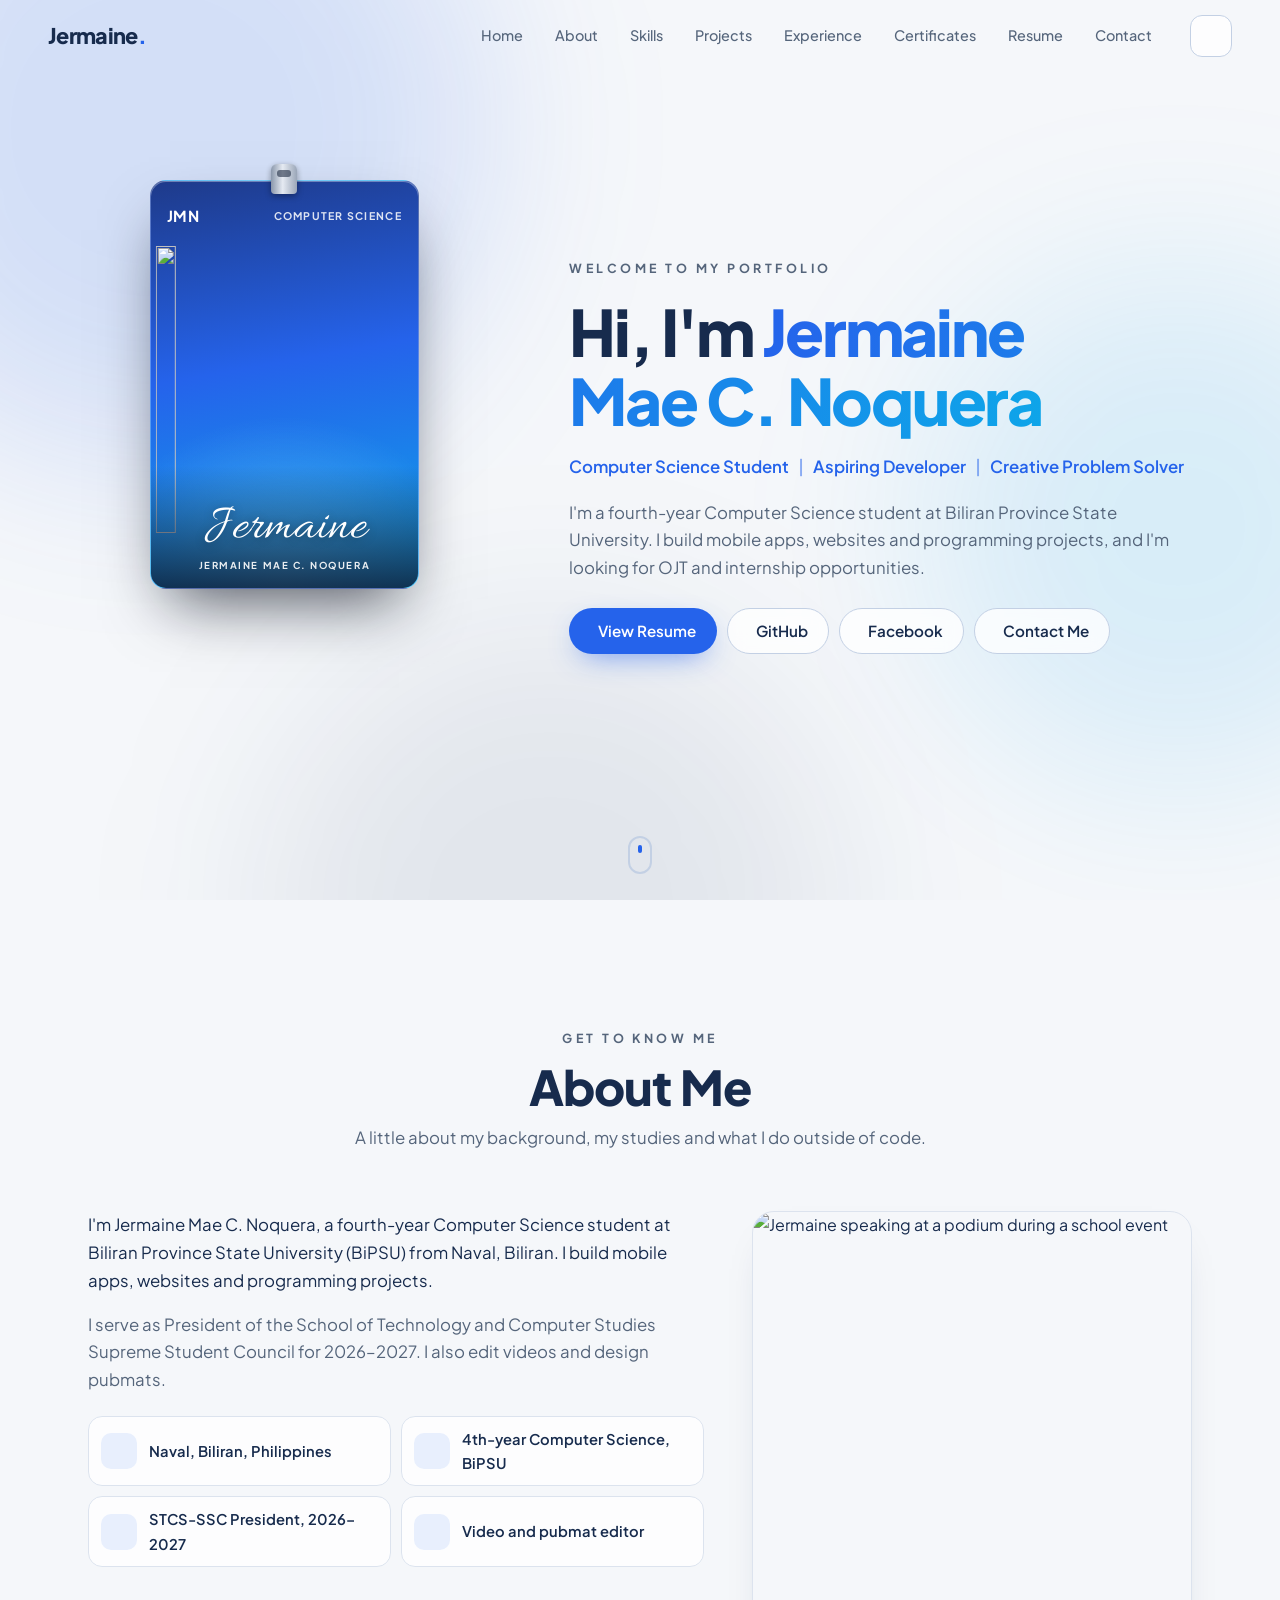
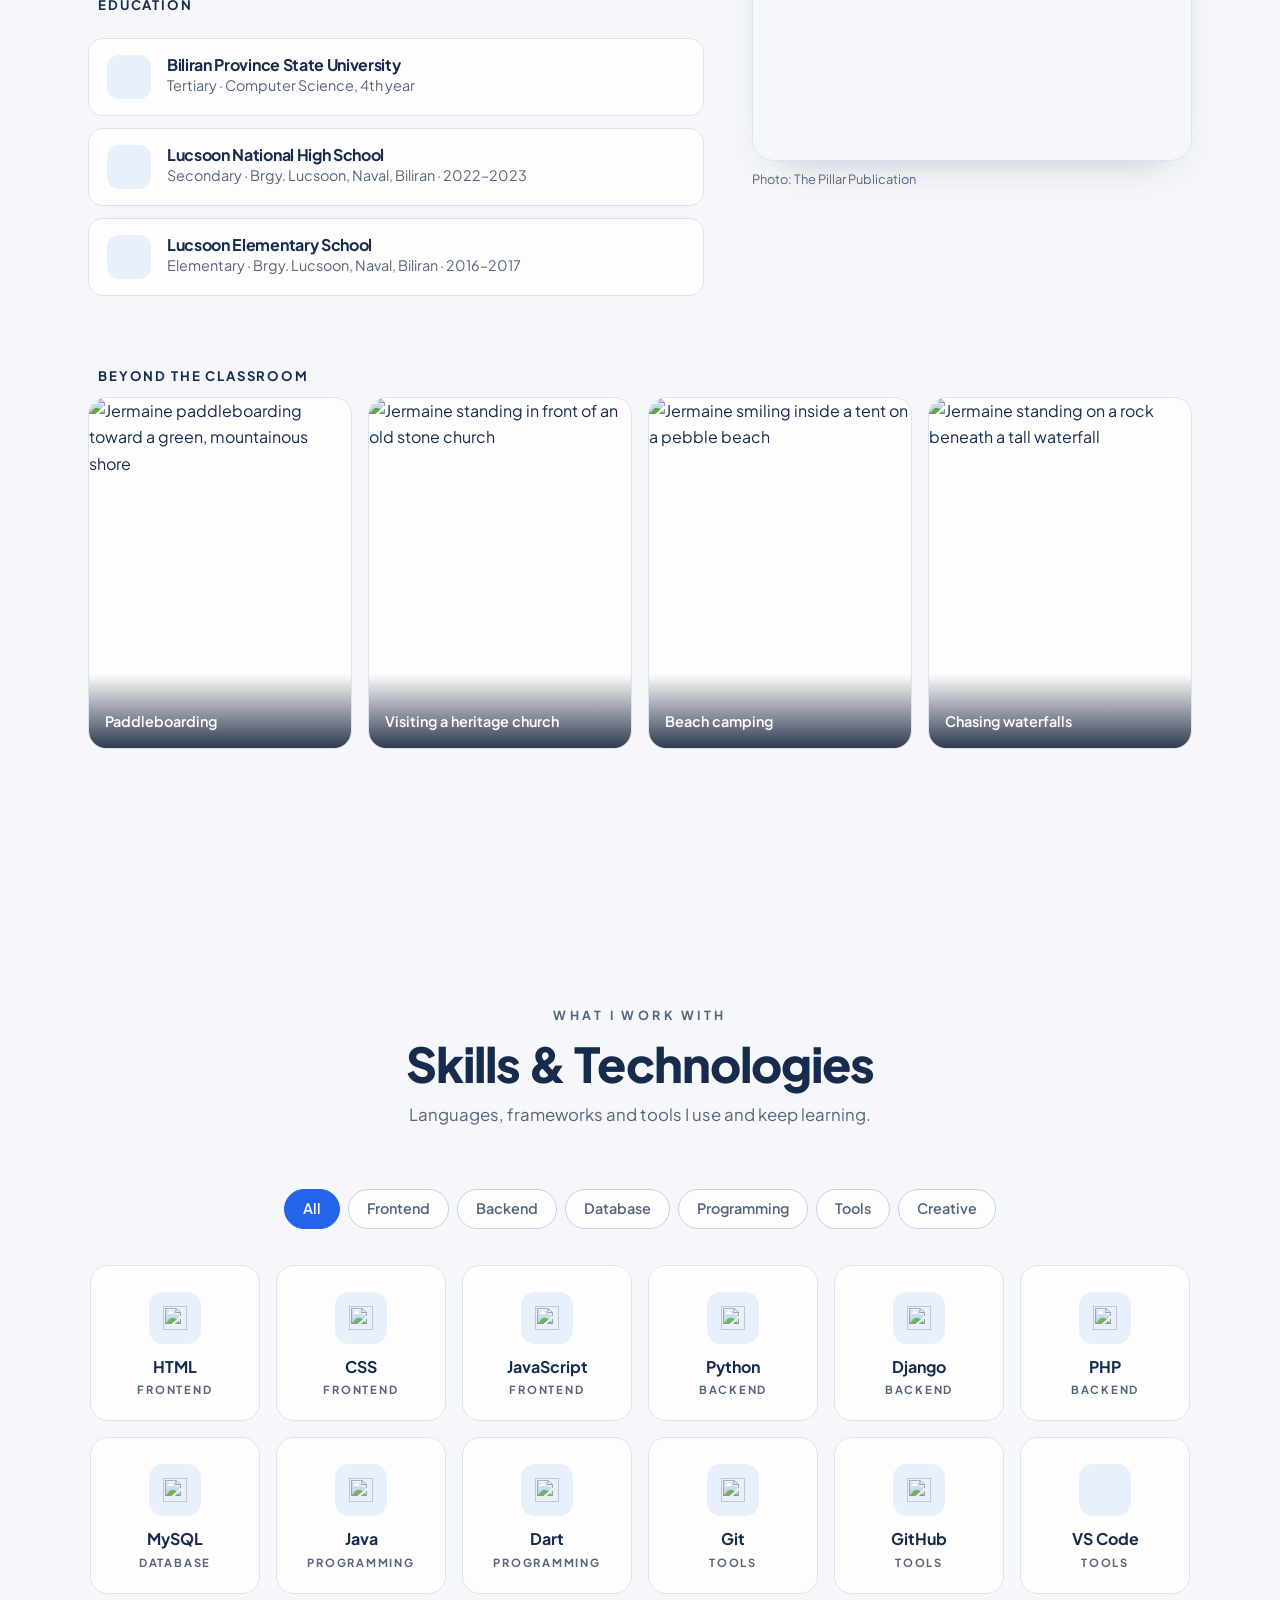
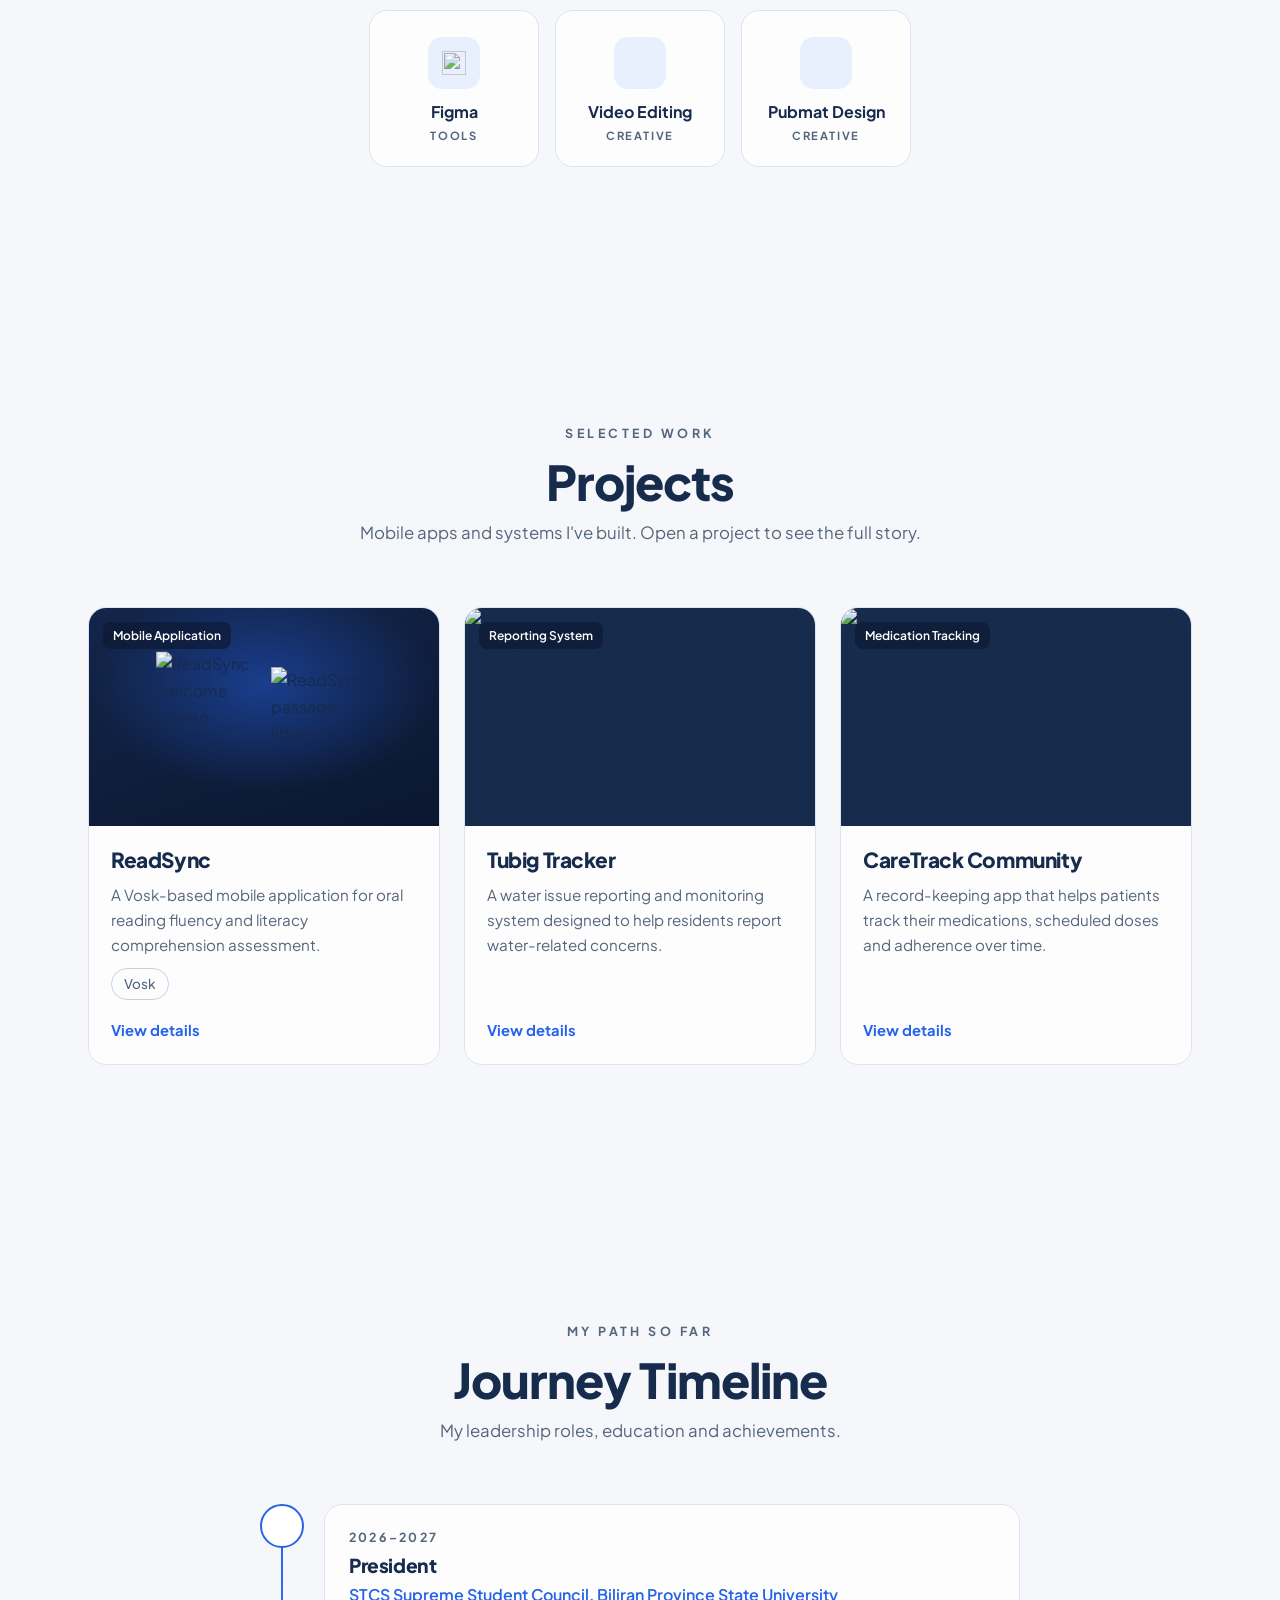
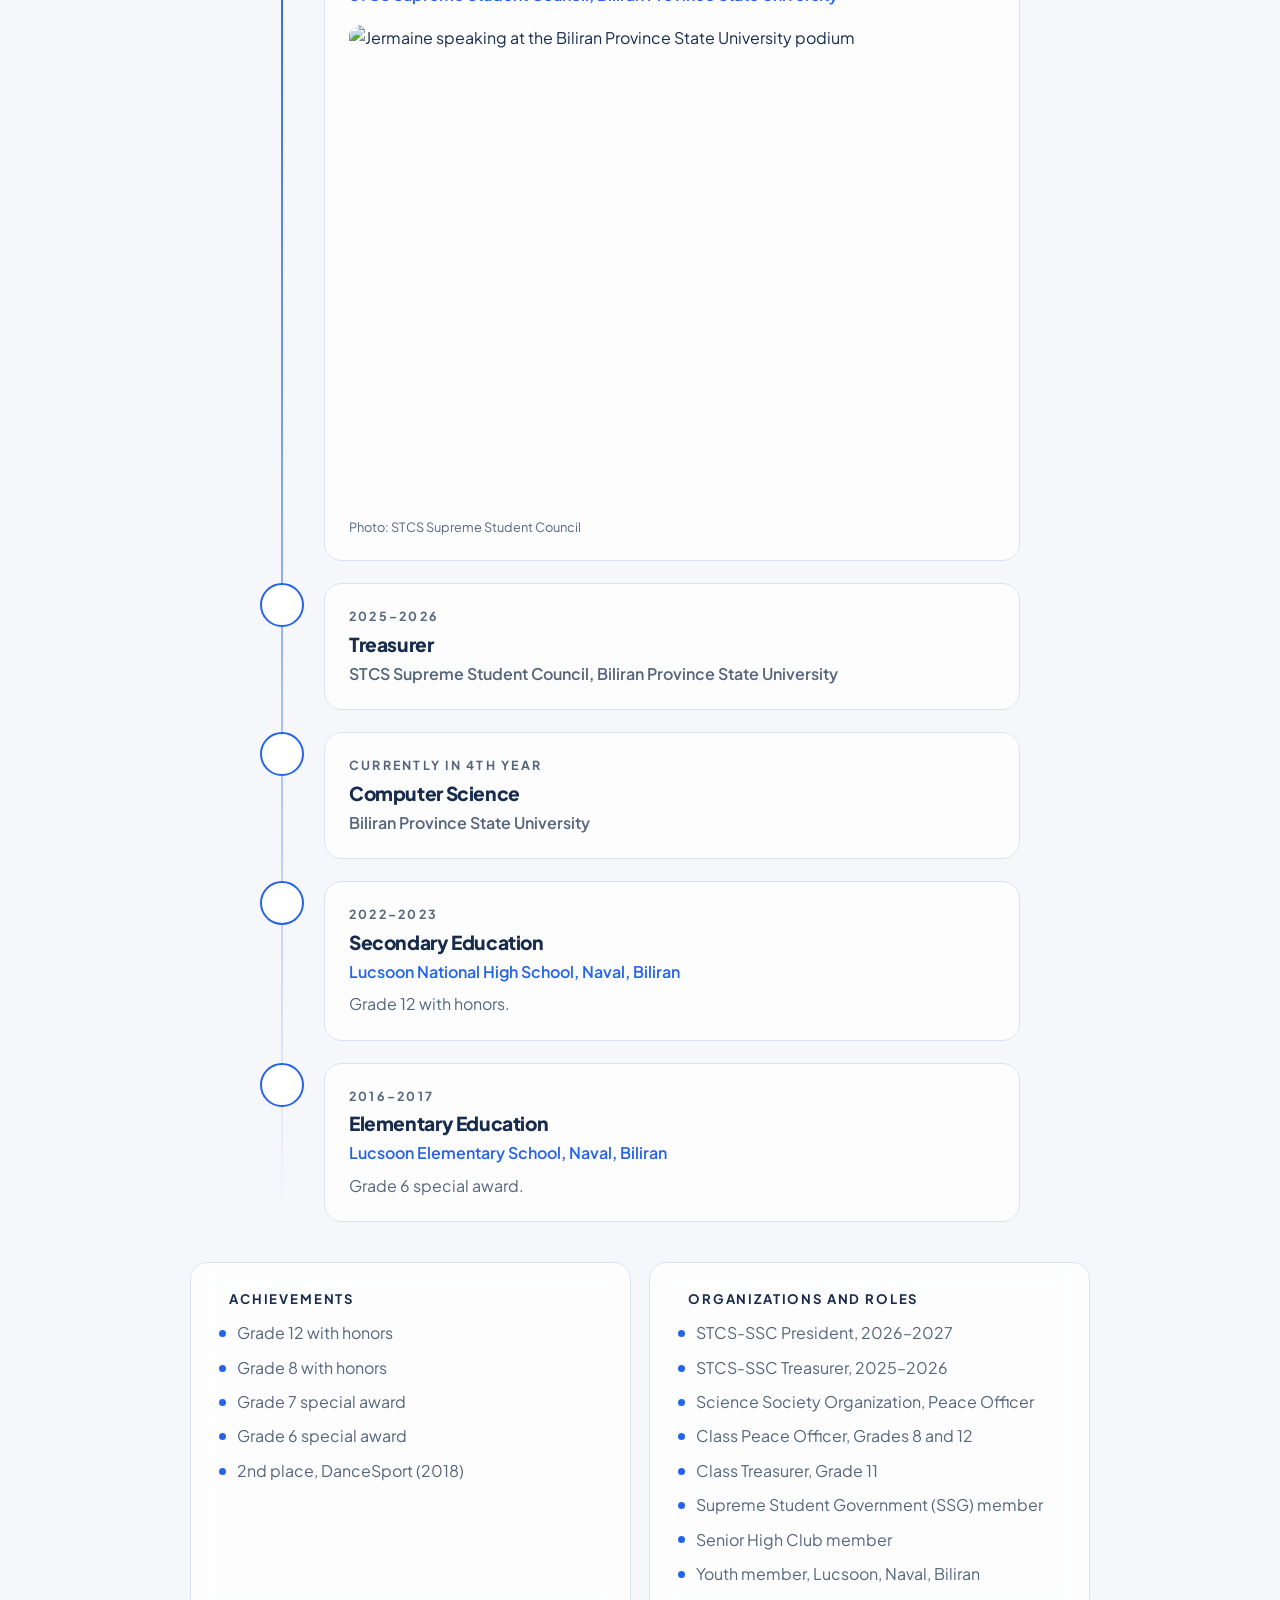
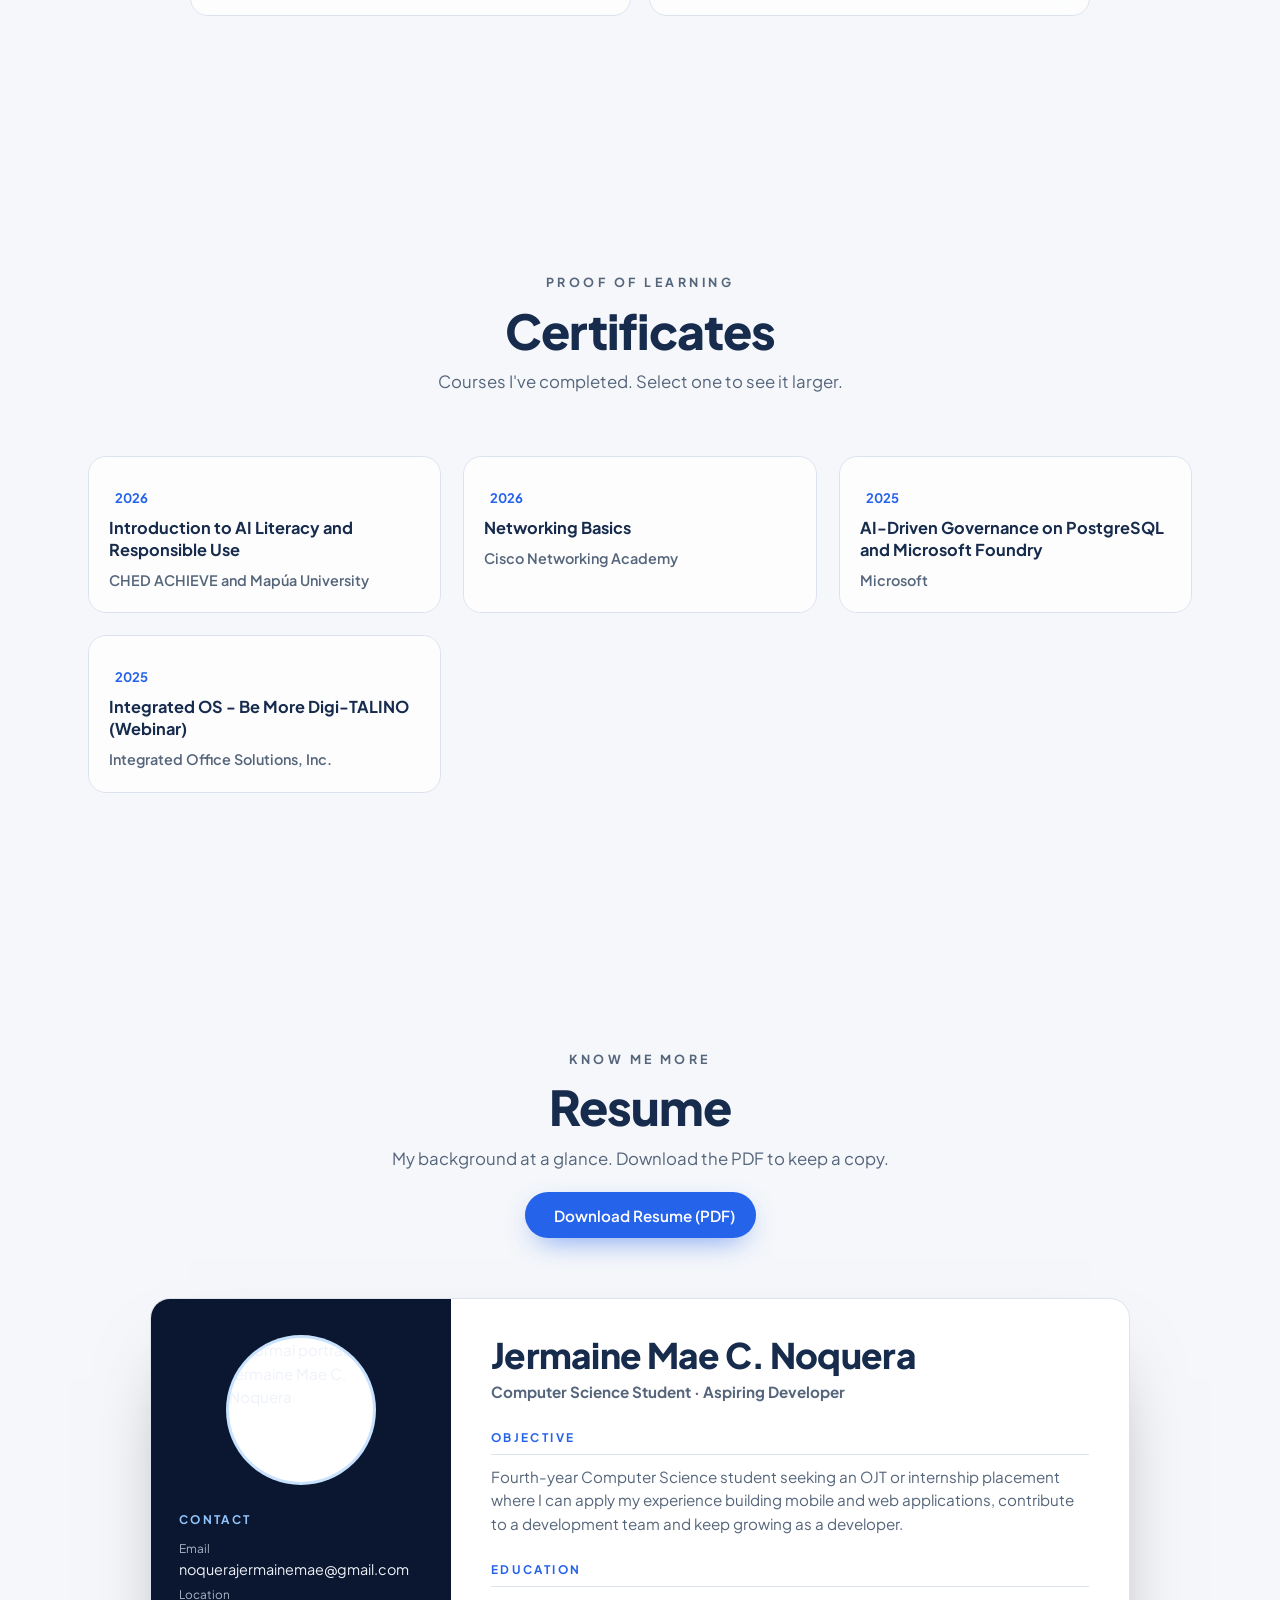
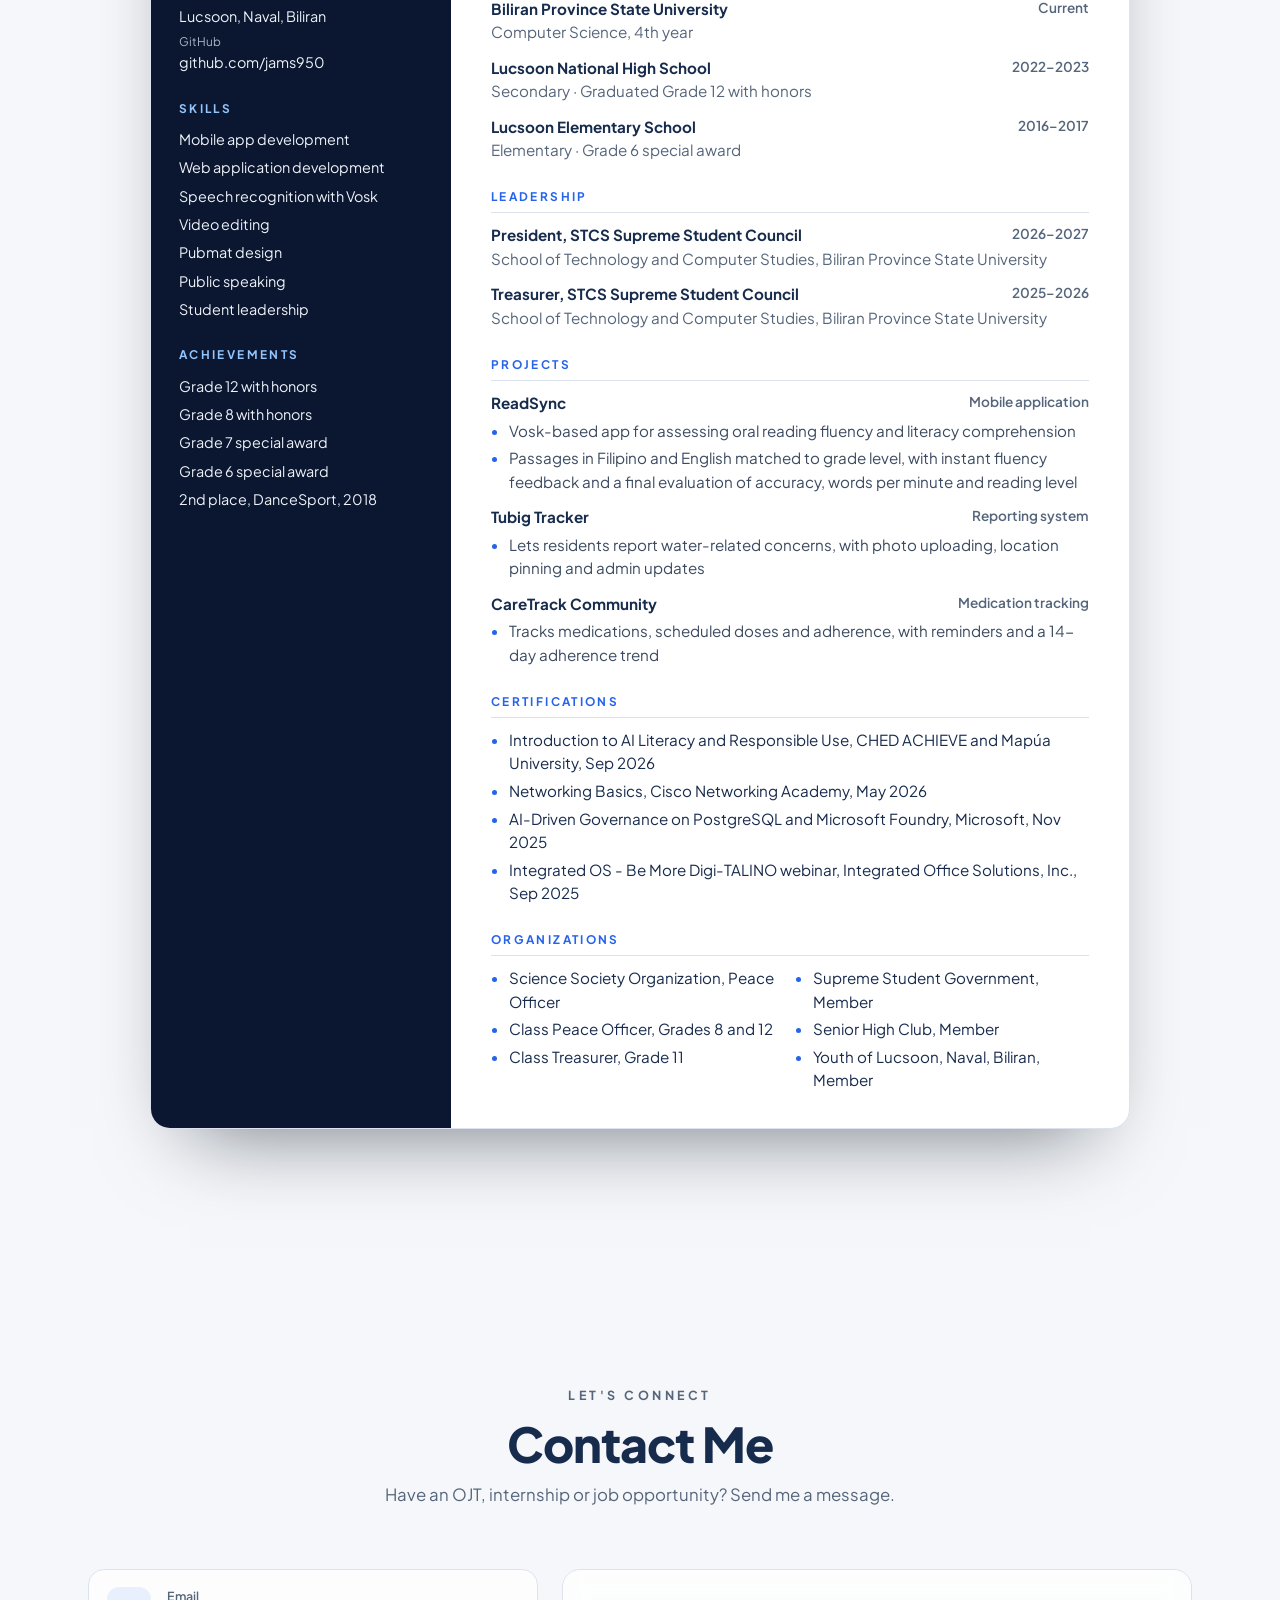
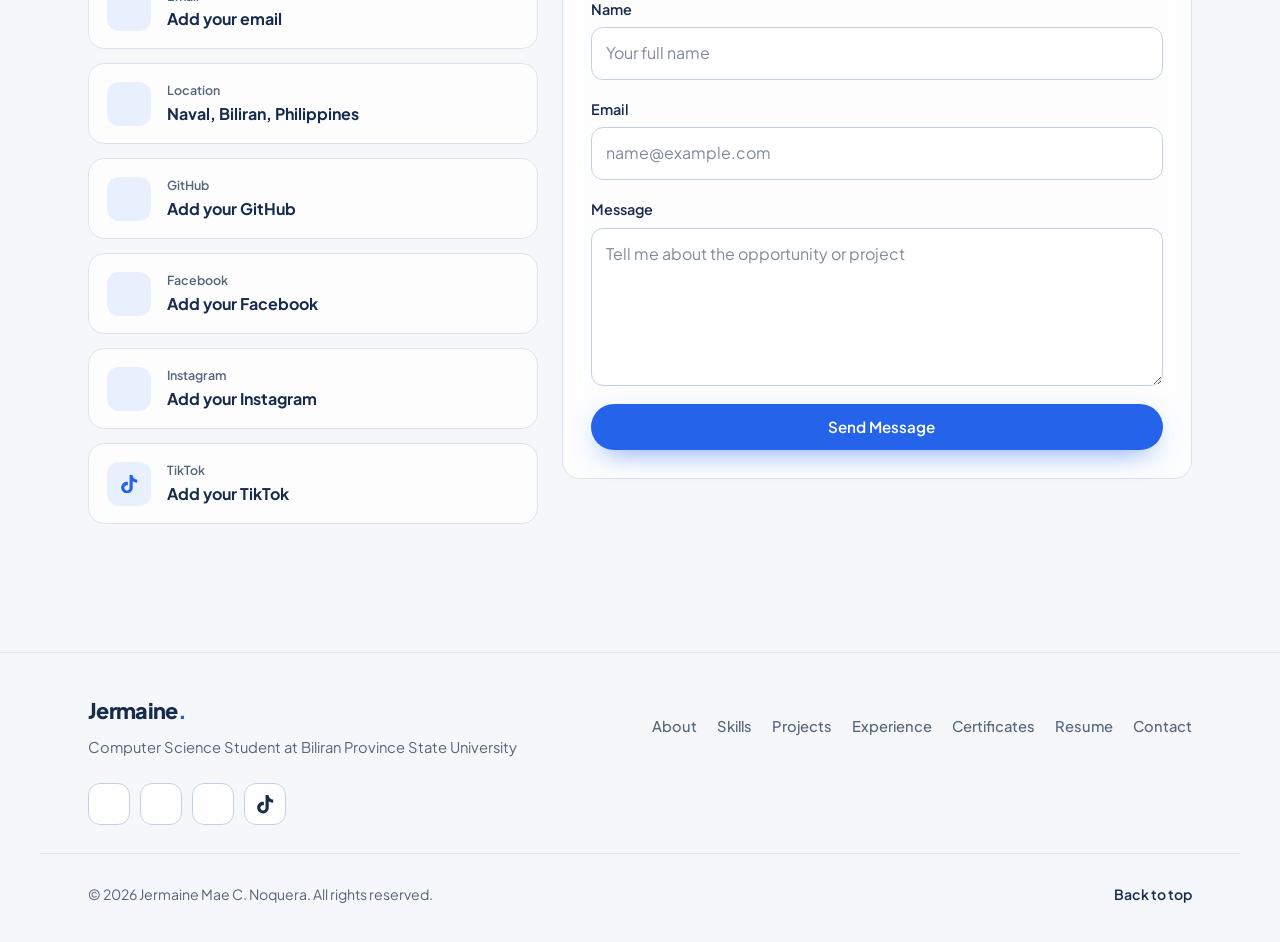
==== commit d98dcd46: "commit" ====
--- a/index.html
+++ b/index.html
@@ -6,8 +6,8 @@
   <title>Jermaine Mae C. Noquera Portfolio</title>
   <meta name="description" content="Portfolio of Jermaine Mae C. Noquera, a Computer Science student and aspiring developer.">
   <meta name="theme-color" content="#0B1730">
-  <link rel="icon" href="assets/icons/favicon.svg" type="image/svg+xml">
-  <link rel="preload" href="assets/images/profile.webp" as="image">
+  <link rel="icon" href="portfolio/assets/icons/favicon.svg" type="image/svg+xml">
+  <link rel="preload" href="portfolio/assets/images/profile.webp" as="image">
 
   <!-- Runs before the page paints, so the saved theme never flickers. -->
   <script>
@@ -20,9 +20,9 @@
     })();
   </script>
 
-  <link rel="stylesheet" href="css/themes.css">
-  <link rel="stylesheet" href="css/style.css">
-  <link rel="stylesheet" href="css/responsive.css">
+  <link rel="stylesheet" href="portfolio/css/themes.css">
+  <link rel="stylesheet" href="portfolio/css/style.css">
+  <link rel="stylesheet" href="portfolio/css/responsive.css">
 </head>
 
 <body>
--- a/portfolio/css/themes.css
+++ b/portfolio/css/themes.css
@@ -0,0 +1,111 @@
+/* ==========================================================================
+   THEMES
+   Every color on the site comes from these variables.
+   Light values sit on :root. The two dark blocks redefine the same names.
+   Keep both dark blocks identical.
+   ========================================================================== */
+
+:root {
+  /* Brand palette */
+  --navy: #172B4D;
+  --deep-navy: #0B1730;
+  --royal: #2563EB;
+  --white: #FFFFFF;
+  --off-white: #F5F7FA;
+  --slate: #64748B;
+  --light-gray: #E2E8F0;
+
+  /* Light mode */
+  --bg: var(--off-white);
+  --surface: rgba(255, 255, 255, .78);
+  --surface-solid: var(--white);
+  --surface-hover: var(--white);
+  --tile: #E8EFFD;
+  --text: var(--navy);
+  --muted: #55657B;
+  --accent: var(--royal);
+  --accent-soft: #1D4ED8;
+  --grad-a: var(--royal);
+  --grad-b: #0EA5E9;
+  --border: #DCE3EE;
+  --border-strong: #C3D0E4;
+  --shadow: 0 18px 40px -26px rgba(23, 43, 77, .35);
+  --glow-1: rgba(37, 99, 235, .16);
+  --glow-2: rgba(14, 165, 233, .12);
+  --glow-3: rgba(23, 43, 77, .08);
+  --overlay: rgba(11, 23, 48, .55);
+
+  /* Placeholders (only visible until you add your own content) */
+  --ph-text: #1D4FBF;
+  --ph-bg: #E6EEFD;
+  --ph-line: #8FB0F5;
+
+  /* Project cover art */
+  --cover-a: var(--navy);
+  --cover-b: #8FB0F5;
+
+  color-scheme: light;
+}
+
+@media (prefers-color-scheme: dark) {
+  :root:not([data-theme="light"]) {
+    --bg: var(--deep-navy);
+    --surface: rgba(23, 43, 77, .45);
+    --surface-solid: #111F3D;
+    --surface-hover: rgba(30, 55, 99, .6);
+    --tile: rgba(37, 99, 235, .16);
+    --text: #EEF2F8;
+    --muted: #A9B6C9;
+    --accent: #60A5FA;
+    --accent-soft: #93C5FD;
+    --grad-a: #3B82F6;
+    --grad-b: #7DD3FC;
+    --border: rgba(148, 163, 184, .16);
+    --border-strong: rgba(148, 163, 184, .3);
+    --shadow: 0 18px 40px -26px rgba(0, 0, 0, .9);
+    --glow-1: rgba(37, 99, 235, .28);
+    --glow-2: rgba(56, 189, 248, .12);
+    --glow-3: rgba(99, 102, 241, .14);
+    --overlay: rgba(4, 10, 24, .72);
+    --ph-text: #BBD0FB;
+    --ph-bg: #1A2F58;
+    --ph-line: #4F76C4;
+    --cover-a: #13254A;
+    --cover-b: #7FA3F0;
+    color-scheme: dark;
+  }
+}
+
+:root[data-theme="dark"] {
+  --bg: var(--deep-navy);
+  --surface: rgba(23, 43, 77, .45);
+  --surface-solid: #111F3D;
+  --surface-hover: rgba(30, 55, 99, .6);
+  --tile: rgba(37, 99, 235, .16);
+  --text: #EEF2F8;
+  --muted: #A9B6C9;
+  --accent: #60A5FA;
+  --accent-soft: #93C5FD;
+  --grad-a: #3B82F6;
+  --grad-b: #7DD3FC;
+  --border: rgba(148, 163, 184, .16);
+  --border-strong: rgba(148, 163, 184, .3);
+  --shadow: 0 18px 40px -26px rgba(0, 0, 0, .9);
+  --glow-1: rgba(37, 99, 235, .28);
+  --glow-2: rgba(56, 189, 248, .12);
+  --glow-3: rgba(99, 102, 241, .14);
+  --overlay: rgba(4, 10, 24, .72);
+  --ph-text: #BBD0FB;
+  --ph-bg: #1A2F58;
+  --ph-line: #4F76C4;
+  --cover-a: #13254A;
+  --cover-b: #7FA3F0;
+  color-scheme: dark;
+}
+
+/* The circular theme wipe. It starts from the toggle button (see js/theme.js). */
+::view-transition-old(root),
+::view-transition-new(root) {
+  animation: none;
+  mix-blend-mode: normal;
+}
--- a/portfolio/css/style.css
+++ b/portfolio/css/style.css
@@ -0,0 +1,806 @@
+/* ==========================================================================
+   MAIN STYLES
+   Based on the reference: deep navy with soft glows, a hanging ID card in
+   the hero, centered section headers, and glassy cards throughout.
+   ========================================================================== */
+
+@font-face {
+  font-family: "Plus Jakarta Sans";
+  src: url("../assets/fonts/plus-jakarta-sans-latin-wght-normal.woff2") format("woff2");
+  font-weight: 200 800;
+  font-display: swap;
+}
+@font-face {
+  font-family: "Allura";
+  src: url("../assets/fonts/allura-latin-400-normal.woff2") format("woff2");
+  font-weight: 400;
+  font-display: swap;
+}
+
+:root {
+  --font: "Plus Jakarta Sans", "Segoe UI", system-ui, sans-serif;
+  --font-script: "Allura", "Brush Script MT", cursive;
+  --gutter: clamp(20px, 4vw, 48px);
+  --nav-height: 72px;
+  --radius: 18px;
+  --ease: cubic-bezier(.22, .8, .24, 1);
+}
+
+/* --- Base ---------------------------------------------------------------- */
+
+*, *::before, *::after { box-sizing: border-box; }
+
+html { -webkit-text-size-adjust: 100%; scroll-padding-top: var(--nav-height); }
+html.lenis, html.lenis body { height: auto; }
+.lenis.lenis-smooth { scroll-behavior: auto !important; }
+.lenis.lenis-stopped { overflow: hidden; }
+
+body {
+  margin: 0;
+  overflow-x: clip;
+  font-family: var(--font);
+  font-size: 1rem;
+  line-height: 1.65;
+  color: var(--text);
+  background: var(--bg);
+  -webkit-font-smoothing: antialiased;
+}
+
+h1, h2, h3, h4, p, ul, ol, figure { margin: 0; padding: 0; }
+ul, ol { list-style: none; }
+img { display: block; max-width: 100%; height: auto; }
+a { color: inherit; }
+button { font: inherit; color: inherit; }
+h1, h2, h3 { line-height: 1.15; text-wrap: balance; letter-spacing: -.02em; }
+
+:focus-visible { outline: 2px solid var(--accent); outline-offset: 3px; border-radius: 8px; }
+.lucide { width: 1.15em; height: 1.15em; stroke-width: 2; flex: none; }
+
+.skip-link {
+  position: fixed; top: 10px; left: 10px; z-index: 200;
+  padding: 10px 16px; border-radius: 10px;
+  background: var(--surface-solid); color: var(--text);
+  transform: translateY(-200%);
+}
+.skip-link:focus { transform: none; }
+
+.wrap {
+  width: min(100%, 1200px); margin-inline: auto;
+  padding-left: max(var(--gutter), env(safe-area-inset-left, 0px));
+  padding-right: max(var(--gutter), env(safe-area-inset-right, 0px));
+}
+
+/* Placeholder text. Dashed on purpose, so nothing unfinished gets missed. */
+.ph {
+  color: var(--ph-text);
+  background: var(--ph-bg);
+  border-bottom: 1px dashed var(--ph-line);
+  padding: .05em .35em;
+  border-radius: 4px;
+  -webkit-box-decoration-break: clone;
+  box-decoration-break: clone;
+  font-weight: 500;
+}
+
+/* --- Background glows ---------------------------------------------------- */
+
+.glow { position: fixed; inset: 0; z-index: -1; overflow: hidden; pointer-events: none; }
+.glow span { position: absolute; border-radius: 50%; filter: blur(90px); animation: drift 26s ease-in-out infinite alternate; }
+.glow span:nth-child(1) { width: 52vw; height: 52vw; left: -14vw; top: -16vw; background: var(--glow-1); }
+.glow span:nth-child(2) { width: 40vw; height: 40vw; right: -12vw; top: 30vh; background: var(--glow-2); animation-duration: 32s; }
+.glow span:nth-child(3) { width: 46vw; height: 46vw; left: 20vw; bottom: -24vw; background: var(--glow-3); animation-duration: 38s; }
+
+@keyframes drift {
+  to { transform: translate(6vw, 4vh) scale(1.08); }
+}
+
+/* --- Shared pieces ------------------------------------------------------- */
+
+.logo {
+  font-size: 1.35rem; font-weight: 800; letter-spacing: -.03em;
+  text-decoration: none;
+}
+.logo span { color: var(--accent); }
+
+.eyebrow {
+  font-size: .78rem; font-weight: 700;
+  letter-spacing: .28em; text-transform: uppercase;
+  color: var(--muted);
+}
+
+.gradient-text {
+  background: linear-gradient(100deg, var(--grad-a), var(--grad-b));
+  -webkit-background-clip: text; background-clip: text;
+  color: transparent;
+}
+
+.section { padding-block: clamp(80px, 10vw, 130px); }
+
+.section-head { display: grid; justify-items: center; gap: 10px; max-width: 620px; margin: 0 auto clamp(40px, 5vw, 60px); text-align: center; }
+.section-head h2 { font-size: clamp(2.1rem, 4.2vw, 3rem); font-weight: 800; }
+.section-head__sub { color: var(--muted); font-size: 1.05rem; }
+.section-head__note { margin-top: 6px; font-size: .92rem; }
+
+.panel {
+  padding: clamp(20px, 2.4vw, 28px);
+  background: var(--surface);
+  border: 1px solid var(--border); border-radius: var(--radius);
+  backdrop-filter: blur(12px); -webkit-backdrop-filter: blur(12px);
+}
+
+.mini-title {
+  display: flex; align-items: center; gap: 10px;
+  margin-bottom: 14px;
+  font-size: .82rem; font-weight: 700; letter-spacing: .14em; text-transform: uppercase;
+}
+.mini-title .lucide { color: var(--accent); }
+
+.tile-icon {
+  display: grid; place-items: center; flex: none;
+  width: 44px; height: 44px; border-radius: 12px;
+  background: var(--tile); color: var(--accent);
+}
+
+.tags { display: flex; flex-wrap: wrap; gap: 8px; }
+.tags li { padding: 4px 12px; border: 1px solid var(--border-strong); border-radius: 999px; font-size: .84rem; font-weight: 500; color: var(--muted); }
+.tags li.ph { border-style: dashed; border-color: var(--ph-line); color: var(--ph-text); }
+
+.bullets { display: grid; gap: 8px; color: var(--muted); }
+.bullets li { position: relative; padding-left: 18px; }
+.bullets li::before { content: ""; position: absolute; left: 0; top: .62em; width: 7px; height: 7px; border-radius: 50%; background: var(--accent); }
+
+/* --- Buttons ------------------------------------------------------------- */
+
+.btn {
+  display: inline-flex; align-items: center; justify-content: center; gap: 8px;
+  min-height: 46px; padding: 0 20px;
+  border: 1px solid transparent; border-radius: 999px;
+  font-size: .95rem; font-weight: 600;
+  text-decoration: none; cursor: pointer;
+  transition: transform .25s var(--ease), background-color .25s, border-color .25s, box-shadow .25s, color .25s;
+}
+.btn:hover { transform: translateY(-2px); }
+.btn:active { transform: translateY(0) scale(.98); }
+.btn--small { min-height: 40px; padding: 0 16px; font-size: .9rem; }
+.btn--block { width: 100%; }
+
+.btn--primary { background: var(--royal); color: var(--white); box-shadow: 0 10px 30px -12px rgba(37, 99, 235, .8); }
+.btn--primary:hover { background: #1D4ED8; box-shadow: 0 14px 34px -12px rgba(37, 99, 235, .95); }
+.btn--primary:disabled { opacity: .7; cursor: progress; transform: none; }
+
+.btn--soft { background: var(--surface); border-color: var(--border-strong); color: var(--text); backdrop-filter: blur(8px); }
+.btn--soft:hover { border-color: var(--accent); background: var(--surface-hover); }
+
+.btn.is-empty {
+  background: var(--ph-bg); color: var(--ph-text);
+  border: 1px dashed var(--ph-line); box-shadow: none;
+  cursor: not-allowed;
+}
+.btn.is-empty:hover { transform: none; }
+
+.icon-btn {
+  display: grid; place-items: center;
+  width: 42px; height: 42px; padding: 0;
+  border: 1px solid var(--border-strong); border-radius: 12px;
+  background: var(--surface); cursor: pointer;
+}
+
+/* --- Preloader ----------------------------------------------------------- */
+
+.preloader { display: none; }
+.js .preloader {
+  position: fixed; inset: 0; z-index: 150;
+  display: grid; place-content: center; justify-items: center; gap: 16px;
+  background: var(--bg);
+  animation: preloader-failsafe .01s 6s forwards; /* never blocks the page if a script fails */
+}
+.preloader .logo { font-size: 2rem; }
+.preloader__bar { width: 120px; height: 3px; border-radius: 3px; background: var(--border); overflow: hidden; }
+.preloader__bar span { display: block; height: 100%; background: linear-gradient(90deg, var(--grad-a), var(--grad-b)); transform-origin: left; transform: scaleX(0); }
+
+@keyframes preloader-failsafe { to { visibility: hidden; } }
+
+/* --- Navigation ---------------------------------------------------------- */
+
+.nav {
+  position: fixed; top: env(safe-area-inset-top, 0px); left: 0; right: 0; z-index: 90;
+  display: flex; align-items: center; justify-content: space-between; gap: 24px;
+  height: var(--nav-height);
+  padding-left: max(var(--gutter), env(safe-area-inset-left, 0px));
+  padding-right: max(var(--gutter), env(safe-area-inset-right, 0px));
+  border-bottom: 1px solid transparent;
+  transition: background-color .3s, border-color .3s, height .3s var(--ease);
+}
+.nav.is-scrolled {
+  height: 64px;
+  background: color-mix(in srgb, var(--bg) 78%, transparent);
+  border-bottom-color: var(--border);
+  backdrop-filter: blur(16px); -webkit-backdrop-filter: blur(16px);
+}
+
+.nav__links { display: flex; gap: 4px; margin-left: auto; }
+.nav__links a {
+  padding: 7px 14px; border-radius: 999px;
+  font-size: .9rem; font-weight: 500; text-decoration: none;
+  color: var(--muted);
+  transition: color .2s, background-color .2s;
+}
+.nav__links a:hover { color: var(--text); }
+.nav__links a.is-active { color: var(--text); background: var(--tile); }
+
+.nav__actions { display: flex; align-items: center; gap: 10px; }
+
+.theme-toggle {
+  position: relative; display: grid; place-items: center;
+  width: 42px; height: 42px; padding: 0; overflow: hidden;
+  border: 1px solid var(--border-strong); border-radius: 12px;
+  background: var(--surface); color: var(--text);
+  cursor: pointer;
+}
+.theme-toggle .lucide { position: absolute; transition: transform .5s var(--ease), opacity .3s; }
+.theme-toggle .lucide-moon { transform: translateY(140%) rotate(-90deg); opacity: 0; }
+[data-theme="dark"] .theme-toggle .lucide-sun { transform: translateY(-140%) rotate(90deg); opacity: 0; }
+[data-theme="dark"] .theme-toggle .lucide-moon { transform: none; opacity: 1; }
+
+.nav__burger { display: none; }
+.nav__burger .lucide-x { display: none; }
+.nav__burger[aria-expanded="true"] .lucide-x { display: block; }
+.nav__burger[aria-expanded="true"] .lucide-menu { display: none; }
+
+.menu {
+  position: fixed; inset: 0; z-index: 80;
+  padding: calc(var(--nav-height) + 24px) max(var(--gutter), env(safe-area-inset-right, 0px)) 32px max(var(--gutter), env(safe-area-inset-left, 0px));
+  background: color-mix(in srgb, var(--bg) 92%, transparent);
+  backdrop-filter: blur(20px); -webkit-backdrop-filter: blur(20px);
+}
+.menu[hidden] { display: none; }
+.menu nav { display: grid; gap: 4px; }
+.menu a {
+  padding: 12px 16px; border-radius: 12px;
+  font-size: 1.15rem; font-weight: 600; text-decoration: none;
+}
+.menu a.is-active, .menu a:hover { background: var(--tile); }
+
+/* --- Hero ---------------------------------------------------------------- */
+
+.hero {
+  position: relative;
+  display: grid; grid-template-columns: minmax(0, 5fr) minmax(0, 7fr); align-items: center;
+  gap: 48px;
+  min-height: max(660px, 100svh);
+  max-width: 1280px; margin-inline: auto;
+  overflow-x: clip;
+  padding: calc(var(--nav-height) + 20px) max(var(--gutter), env(safe-area-inset-right, 0px)) 80px max(var(--gutter), env(safe-area-inset-left, 0px));
+}
+.hero--card-right { grid-template-columns: minmax(0, 7fr) minmax(0, 5fr); }
+.hero--card-right .hero__card-zone { order: 2; }
+
+.hero__card-zone { position: relative; align-self: stretch; min-height: 560px; }
+
+.hero__content { display: grid; gap: 18px; min-width: 0; }
+.hero__title { font-size: clamp(2.4rem, 5vw, 4.1rem); font-weight: 800; line-height: 1.08; letter-spacing: -.035em; }
+.hero__role { font-size: 1.05rem; font-weight: 600; color: var(--accent); }
+.hero__role span { margin-inline: 6px; opacity: .5; }
+.hero__intro { max-width: 36em; color: var(--muted); font-size: 1.05rem; }
+.hero__cta { display: flex; flex-wrap: wrap; gap: 10px; margin-top: 8px; }
+
+.scroll-cue {
+  position: absolute; left: 50%; bottom: 26px;
+  width: 24px; height: 38px; margin-left: -12px;
+  border: 2px solid var(--border-strong); border-radius: 14px;
+}
+.scroll-cue span {
+  position: absolute; left: 50%; top: 7px;
+  width: 4px; height: 8px; margin-left: -2px; border-radius: 2px;
+  background: var(--accent);
+  animation: cue 1.8s var(--ease) infinite;
+}
+@keyframes cue { 0% { transform: translateY(0); opacity: 1; } 80% { transform: translateY(12px); opacity: 0; } 100% { opacity: 0; } }
+
+/* --- Lanyard and ID card ------------------------------------------------- */
+
+/* The lanyard reaches up to the top of the page */
+.lanyard {
+  position: absolute; left: 0; right: 0;
+  top: calc(-1 * (var(--nav-height) + 20px)); bottom: 0;
+}
+.lanyard__strap { position: absolute; inset: 0; width: 100%; height: 100%; pointer-events: none; }
+
+.id-card {
+  --card-w: clamp(220px, 21vw, 280px);
+  position: absolute; left: 50%; top: 22%;
+  width: var(--card-w); aspect-ratio: 5 / 7.6;
+  margin-left: calc(var(--card-w) / -2);
+  transform-origin: 50% 0;
+  cursor: grab; touch-action: none;
+  user-select: none; -webkit-user-select: none;
+  will-change: transform;
+}
+/* Once the physics runs, js/lanyard.js positions the card itself */
+.id-card.is-live { left: 0; top: 0; margin-left: 0; }
+.id-card.is-dragging { cursor: grabbing; }
+
+/* Metal clip where the strap meets the card */
+.id-card__clip {
+  position: absolute; left: 50%; top: -16px; z-index: 4;
+  width: 26px; height: 30px; margin-left: -13px;
+  border-radius: 6px 6px 4px 4px;
+  background: linear-gradient(90deg, #8A97AB, #E5EAF2 45%, #9AA6B8);
+  box-shadow: 0 2px 6px rgba(0, 0, 0, .35);
+}
+.id-card__clip::after {
+  content: ""; position: absolute; left: 6px; right: 6px; top: 6px; height: 7px;
+  border-radius: 3px; background: rgba(15, 27, 51, .55);
+}
+
+.id-card__face {
+  position: relative;
+  display: flex; flex-direction: column;
+  height: 100%; overflow: hidden;
+  border-radius: 16px;
+  background:
+    radial-gradient(120% 70% at 50% 100%, rgba(125, 211, 252, .55), transparent 60%),
+    linear-gradient(170deg, #1E3A8A 0%, var(--royal) 45%, #0EA5E9 100%);
+  border: 1px solid rgba(255, 255, 255, .25);
+  box-shadow: 0 30px 60px -20px rgba(4, 10, 24, .7), inset 0 1px 0 rgba(255, 255, 255, .35);
+  color: var(--white);
+}
+/* A slow sheen moves across the card */
+.id-card__face::after {
+  content: ""; position: absolute; inset: 0; z-index: 3;
+  background: linear-gradient(115deg, transparent 35%, rgba(255, 255, 255, .22) 48%, transparent 60%);
+  transform: translateX(-120%);
+  animation: sheen 6s var(--ease) 2.5s infinite;
+  pointer-events: none;
+}
+@keyframes sheen { 0%, 60% { transform: translateX(-120%); } 100% { transform: translateX(120%); } }
+
+.id-card__top {
+  position: relative; z-index: 2;
+  display: flex; justify-content: space-between; align-items: center;
+  padding: 22px 16px 0;
+  font-size: .66rem; font-weight: 700; letter-spacing: .12em; text-transform: uppercase;
+}
+.id-card__brand { font-size: .95rem; letter-spacing: .02em; }
+.id-card__tag { opacity: .85; }
+
+.id-card__photo {
+  position: absolute; left: 50%; bottom: 0; z-index: 1;
+  height: 84%; width: auto; max-width: none;
+  transform: translateX(-50%);
+  pointer-events: none;
+}
+
+.id-card__bottom {
+  position: relative; z-index: 2; margin-top: auto;
+  padding: 40px 14px 14px;
+  background: linear-gradient(transparent, rgba(11, 23, 48, .82));
+  text-align: center;
+}
+.id-card__script { font: 400 calc(var(--card-w) * .19)/.9 var(--font-script); text-shadow: 0 2px 10px rgba(0, 0, 0, .35); }
+.id-card__full { margin-top: 6px; font-size: .6rem; font-weight: 700; letter-spacing: .16em; text-transform: uppercase; opacity: .9; }
+
+/* --- About --------------------------------------------------------------- */
+
+.about { display: grid; grid-template-columns: minmax(0, 7fr) minmax(0, 5fr); gap: clamp(24px, 4vw, 48px); align-items: start; }
+.about__story { display: grid; gap: 16px; color: var(--muted); font-size: 1.05rem; }
+.about__story > p:first-child { color: var(--text); }
+.edu-list { display: grid; gap: 12px; margin-top: 10px; }
+.edu-card {
+  display: flex; align-items: center; gap: 16px;
+  padding: 16px 18px;
+  background: var(--surface); border: 1px solid var(--border); border-radius: 14px;
+}
+.edu-card h3 { font-size: 1rem; font-weight: 700; color: var(--text); }
+.edu-card p { font-size: .9rem; }
+
+.interests { padding: 24px; background: var(--surface); border: 1px solid var(--border); border-radius: var(--radius); }
+.interests__grid { display: grid; grid-template-columns: 1fr 1fr; gap: 10px; }
+.interests__grid li {
+  padding: 14px; border-radius: 12px;
+  background: var(--tile);
+  font-size: .9rem; font-weight: 600;
+}
+
+/* --- Skills -------------------------------------------------------------- */
+
+.filters { display: flex; flex-wrap: wrap; justify-content: center; gap: 8px; margin-bottom: 36px; }
+.filter {
+  min-height: 40px; padding: 0 18px;
+  border: 1px solid var(--border-strong); border-radius: 999px;
+  background: var(--surface);
+  font-size: .9rem; font-weight: 600; color: var(--muted);
+  cursor: pointer;
+  transition: background-color .25s, color .25s, border-color .25s;
+}
+.filter:hover { color: var(--text); border-color: var(--accent); }
+.filter.is-active { background: var(--royal); border-color: var(--royal); color: var(--white); }
+
+.skill-grid { display: flex; flex-wrap: wrap; justify-content: center; gap: 16px; }
+.skill { flex: 0 1 170px; }
+.skill {
+  display: grid; justify-items: center; gap: 4px;
+  padding: 26px 16px 22px;
+  background: var(--surface); border: 1px solid var(--border); border-radius: var(--radius);
+  text-align: center;
+  transition: transform .35s var(--ease), border-color .3s, background-color .3s, box-shadow .3s;
+}
+.skill:hover { transform: translateY(-6px); border-color: var(--accent); background: var(--surface-hover); box-shadow: var(--shadow); }
+.skill[hidden] { display: none !important; }
+.skill__icon {
+  display: grid; place-items: center;
+  width: 52px; height: 52px; margin-bottom: 10px; border-radius: 14px;
+  background: var(--tile); color: var(--accent);
+  transition: transform .4s var(--ease);
+}
+.skill:hover .skill__icon { transform: rotate(-8deg) scale(1.08); }
+.skill__icon img { width: 24px; height: 24px; opacity: .85; }
+:root[data-theme="dark"] .skill__icon img { filter: brightness(0) invert(1); opacity: .92; }
+@media (prefers-color-scheme: dark) { :root:not([data-theme="light"]) .skill__icon img { filter: brightness(0) invert(1); opacity: .92; } }
+.skill__icon .lucide { width: 24px; height: 24px; }
+.skill h3 { font-size: 1rem; font-weight: 700; letter-spacing: 0; }
+.skill p { font-size: .7rem; font-weight: 700; letter-spacing: .16em; text-transform: uppercase; color: var(--muted); }
+
+/* --- Projects ------------------------------------------------------------ */
+
+.project-grid { display: grid; grid-template-columns: repeat(auto-fill, minmax(320px, 1fr)); gap: 24px; }
+
+.project-card {
+  position: relative;
+  display: flex; flex-direction: column;
+  overflow: hidden;
+  background: var(--surface); border: 1px solid var(--border); border-radius: var(--radius);
+  transition: transform .4s var(--ease), border-color .3s, box-shadow .3s;
+}
+.project-card:hover { transform: translateY(-8px); border-color: var(--accent); box-shadow: var(--shadow); }
+/* The whole card is one button, stretched over everything */
+.project-card__open { position: absolute; inset: 0; z-index: 3; border: 0; background: none; cursor: pointer; border-radius: inherit; }
+.project-card__open:focus-visible { outline-offset: -3px; }
+
+.project-card__body { display: flex; flex-direction: column; gap: 10px; flex: 1; padding: 22px; }
+.project-card__body h3 { font-size: 1.3rem; font-weight: 800; }
+.project-card__body > p { color: var(--muted); font-size: .95rem; }
+.link-arrow { display: inline-flex; align-items: center; gap: 6px; margin-top: auto; padding-top: 8px; font-weight: 700; font-size: .92rem; color: var(--accent); }
+.link-arrow .lucide { transition: transform .3s var(--ease); }
+.project-card:hover .link-arrow .lucide { transform: translateX(5px); }
+
+.project-card--empty {
+  display: grid; place-content: center; justify-items: center; gap: 16px;
+  min-height: 300px; padding: 28px;
+  background: transparent; border: 1.5px dashed var(--ph-line);
+  text-align: center;
+}
+.project-card--empty:hover { transform: none; box-shadow: none; border-color: var(--ph-line); }
+
+/* Cover art used until screenshots are added */
+.cover { position: relative; aspect-ratio: 16 / 10; overflow: hidden; background: var(--cover-a); }
+.cover img { width: 100%; height: 100%; object-fit: cover; transition: transform .6s var(--ease); }
+.project-card:hover .cover img { transform: scale(1.05); }
+.cover--large { aspect-ratio: 16 / 7; margin-block: 28px; border-radius: var(--radius); border: 1px solid var(--border); }
+
+.cover__chip {
+  position: absolute; left: 14px; top: 14px; z-index: 2;
+  padding: 4px 10px; border-radius: 8px;
+  background: rgba(11, 23, 48, .65); color: var(--white);
+  font-size: .75rem; font-weight: 600;
+}
+.cover__slot {
+  position: absolute; left: 14px; bottom: 14px; z-index: 2;
+  padding: 5px 10px; border-radius: 6px;
+  border: 1px dashed rgba(255, 255, 255, .55);
+  background: rgba(11, 23, 48, .55); color: var(--white);
+  font-size: .8rem;
+}
+
+.wave { position: absolute; inset: 18% 8% 24%; display: flex; align-items: center; justify-content: space-between; gap: 3px; }
+.wave span { flex: 1 1 0; min-width: 2px; max-width: 7px; border-radius: 99px; background: var(--cover-b); transform-origin: center; }
+
+.cover--rings::before {
+  content: ""; position: absolute; left: 50%; top: 46%;
+  width: 220%; aspect-ratio: 1;
+  transform: translate(-50%, -50%) scale(.94);
+  background: repeating-radial-gradient(circle, transparent 0 22px, var(--cover-b) 22px 23.5px);
+  opacity: .7;
+  transition: transform 1s var(--ease);
+}
+.project-card:hover .cover--rings::before { transform: translate(-50%, -50%) scale(1.04); }
+
+/* Project detail page */
+.detail {
+  position: fixed; inset: 0; z-index: 120;
+  overflow-y: auto; overscroll-behavior: contain;
+  padding-bottom: 80px;
+  background: var(--bg);
+}
+.detail[hidden] { display: none; }
+.detail__bar {
+  position: sticky; top: 0; z-index: 2;
+  padding: max(14px, env(safe-area-inset-top, 0px)) max(var(--gutter), env(safe-area-inset-right, 0px)) 14px max(var(--gutter), env(safe-area-inset-left, 0px));
+  background: color-mix(in srgb, var(--bg) 82%, transparent);
+  backdrop-filter: blur(14px); -webkit-backdrop-filter: blur(14px);
+  border-bottom: 1px solid var(--border);
+}
+.detail__page { padding-top: 40px; }
+.detail__page h2 { margin-top: 10px; font-size: clamp(2.4rem, 5vw, 3.6rem); font-weight: 800; }
+.detail__lead { max-width: 44em; margin-top: 12px; color: var(--muted); font-size: 1.1rem; }
+.detail__actions { display: flex; flex-wrap: wrap; gap: 10px; margin-top: 22px; }
+.detail__grid { display: grid; grid-template-columns: repeat(auto-fit, minmax(300px, 1fr)); gap: 18px; }
+.detail__grid p { color: var(--muted); }
+
+/* --- Timeline ------------------------------------------------------------ */
+
+.timeline { position: relative; display: grid; gap: 22px; max-width: 760px; margin-inline: auto; }
+.timeline::before {
+  content: ""; position: absolute; left: 21px; top: 10px; bottom: 10px; width: 2px;
+  background: linear-gradient(var(--accent), transparent);
+  transform: scaleY(var(--line, 1)); transform-origin: top;
+}
+.timeline__item { position: relative; display: grid; grid-template-columns: 44px minmax(0, 1fr); gap: 20px; }
+.timeline__dot {
+  position: relative; z-index: 1;
+  display: grid; place-items: center;
+  width: 44px; height: 44px; border-radius: 50%;
+  background: var(--surface-solid); border: 2px solid var(--accent); color: var(--accent);
+}
+.timeline__card {
+  display: grid; gap: 6px;
+  padding: 22px 24px;
+  background: var(--surface); border: 1px solid var(--border); border-radius: var(--radius);
+  transition: border-color .3s, transform .4s var(--ease);
+}
+.timeline__card:hover { border-color: var(--accent); transform: translateX(4px); }
+.timeline__date { font-size: .78rem; font-weight: 700; letter-spacing: .18em; text-transform: uppercase; color: var(--muted); }
+.timeline__card h3 { font-size: 1.2rem; font-weight: 800; }
+.timeline__place { font-weight: 600; color: var(--accent); }
+.timeline__card > p:last-child { color: var(--muted); }
+
+/* --- Certificates -------------------------------------------------------- */
+
+.cert-grid { display: grid; grid-template-columns: repeat(auto-fill, minmax(280px, 1fr)); gap: 22px; }
+.cert {
+  display: flex; flex-direction: column; gap: 8px;
+  width: 100%; height: 100%; padding: 14px 14px 20px;
+  background: var(--surface); border: 1px solid var(--border); border-radius: var(--radius);
+  text-align: left; cursor: zoom-in;
+  transition: transform .4s var(--ease), border-color .3s, box-shadow .3s;
+}
+.cert:hover { transform: translateY(-6px); border-color: var(--accent); box-shadow: var(--shadow); }
+.cert__thumb {
+  position: relative; display: block;
+  aspect-ratio: 16 / 11; margin-bottom: 8px; overflow: hidden;
+  border-radius: 12px; background: var(--white);
+}
+.cert__thumb img { position: absolute; inset: 0; width: 100%; height: 100%; object-fit: contain; transition: transform .6s var(--ease); }
+.cert:hover .cert__thumb img { transform: scale(1.04); }
+.cert__year { display: inline-flex; align-items: center; gap: 6px; padding-inline: 6px; font-size: .82rem; font-weight: 700; color: var(--accent); }
+.cert__title { padding-inline: 6px; font-size: 1.02rem; font-weight: 700; line-height: 1.35; }
+.cert__issuer { display: block; padding-inline: 6px; font-size: .9rem; font-weight: 600; color: var(--muted); }
+
+.lightbox {
+  position: fixed; inset: 0; z-index: 130;
+  display: grid; place-items: center;
+  padding: max(20px, env(safe-area-inset-top, 0px)) max(16px, env(safe-area-inset-right, 0px)) max(20px, env(safe-area-inset-bottom, 0px)) max(16px, env(safe-area-inset-left, 0px));
+  background: var(--overlay);
+  backdrop-filter: blur(10px); -webkit-backdrop-filter: blur(10px);
+}
+.lightbox[hidden] { display: none; }
+.lightbox__box {
+  position: relative;
+  width: min(880px, 100%); max-height: 100%; overflow: auto;
+  padding: 14px;
+  background: var(--surface-solid); border: 1px solid var(--border); border-radius: 20px;
+  box-shadow: 0 40px 80px -30px rgba(0, 0, 0, .7);
+}
+.lightbox__img { width: 100%; border-radius: 12px; background: var(--white); }
+.lightbox__info { display: grid; gap: 4px; padding: 16px 8px 6px; }
+.lightbox__info .cert__year, .lightbox__info .cert__issuer { padding-inline: 0; }
+.lightbox__title { font-size: 1.3rem; font-weight: 800; }
+.lightbox__close { position: absolute; top: 22px; right: 22px; z-index: 1; background: var(--surface-solid); }
+
+/* --- Contact ------------------------------------------------------------- */
+
+.contact { display: grid; grid-template-columns: minmax(0, 5fr) minmax(0, 7fr); gap: 24px; align-items: start; }
+.contact__cards { display: grid; gap: 14px; }
+.contact-card {
+  display: flex; align-items: center; gap: 16px;
+  padding: 16px 18px;
+  background: var(--surface); border: 1px solid var(--border); border-radius: 16px;
+  text-decoration: none;
+  transition: border-color .3s, transform .35s var(--ease);
+}
+.contact-card[href]:hover { border-color: var(--accent); transform: translateX(6px); }
+.contact-card__label { display: block; font-size: .78rem; font-weight: 600; color: var(--muted); }
+.contact-card__value { display: block; font-weight: 700; overflow-wrap: anywhere; }
+.contact-card.is-empty { cursor: not-allowed; border-style: dashed; border-color: var(--ph-line); }
+.contact-card.is-empty .contact-card__value { color: var(--ph-text); }
+
+.form { display: grid; gap: 18px; }
+.field { display: grid; gap: 6px; }
+.field label { font-size: .9rem; font-weight: 600; }
+.field input, .field textarea {
+  width: 100%; min-height: 48px; padding: 12px 14px;
+  border: 1px solid var(--border-strong); border-radius: 12px;
+  background: var(--surface-solid); color: var(--text);
+  font: inherit; resize: vertical;
+  transition: border-color .2s, box-shadow .2s;
+}
+.field input::placeholder, .field textarea::placeholder { color: var(--muted); opacity: .75; }
+.field input:focus, .field textarea:focus { outline: none; border-color: var(--accent); box-shadow: 0 0 0 4px color-mix(in srgb, var(--accent) 22%, transparent); }
+.field.has-error input, .field.has-error textarea { border-color: #EF4444; }
+.field__error { color: #DC2626; font-size: .88rem; font-weight: 500; }
+:root[data-theme="dark"] .field__error { color: #FCA5A5; }
+.field__error:empty { display: none; }
+
+.form__trap { position: absolute; left: -9999px; width: 1px; height: 1px; opacity: 0; }
+.form__status { padding: 12px 14px; border-radius: 12px; font-size: .94rem; font-weight: 500; }
+.form__status:empty { display: none; }
+.form__status.is-success { background: rgba(34, 197, 94, .14); color: #15803D; }
+.form__status.is-error { background: rgba(239, 68, 68, .12); color: #B91C1C; }
+:root[data-theme="dark"] .form__status.is-success { color: #86EFAC; }
+:root[data-theme="dark"] .form__status.is-error { color: #FCA5A5; }
+
+/* --- Footer -------------------------------------------------------------- */
+
+.footer { border-top: 1px solid var(--border); background: color-mix(in srgb, var(--bg) 70%, transparent); }
+.footer__inner { display: flex; flex-wrap: wrap; align-items: center; justify-content: space-between; gap: 24px; padding-block: 40px 28px; }
+.footer__line { margin-top: 6px; color: var(--muted); font-size: .92rem; }
+.footer__links { display: flex; flex-wrap: wrap; gap: 4px 20px; }
+.footer__links a { padding-block: 6px; color: var(--muted); font-size: .92rem; font-weight: 500; text-decoration: none; }
+.footer__links a:hover { color: var(--text); }
+
+.socials { display: flex; gap: 10px; }
+.socials a {
+  display: grid; place-items: center;
+  width: 42px; height: 42px;
+  border: 1px solid var(--border-strong); border-radius: 12px;
+  background: var(--surface);
+  transition: border-color .25s, color .25s, transform .3s var(--ease);
+}
+.socials a[href]:hover { border-color: var(--accent); color: var(--accent); transform: translateY(-3px); }
+.socials a.is-empty { border-style: dashed; border-color: var(--ph-line); color: var(--ph-text); background: var(--ph-bg); cursor: not-allowed; }
+
+.footer__bottom {
+  display: flex; flex-wrap: wrap; align-items: center; justify-content: space-between; gap: 12px;
+  padding-block: 20px 28px; border-top: 1px solid var(--border);
+  color: var(--muted); font-size: .88rem;
+}
+.to-top { display: inline-flex; align-items: center; gap: 6px; min-height: 40px; font-weight: 600; color: var(--text); text-decoration: none; }
+.to-top .lucide { transition: transform .3s var(--ease); }
+.to-top:hover .lucide { transform: translateY(-4px); }
+
+/* --- Reduced motion ------------------------------------------------------ */
+
+@media (prefers-reduced-motion: reduce) {
+  *, *::before, *::after { animation: none !important; transition-duration: .01ms !important; }
+  .js .preloader { display: none; }
+}
+
+/* --- Real content: photos, facts, project images ------------------------- */
+
+.about { grid-template-columns: minmax(0, 7fr) minmax(0, 5fr); }
+.about__story .mini-title { margin: 14px 0 0; color: var(--text); }
+
+.quick-facts { display: grid; grid-template-columns: repeat(2, minmax(0, 1fr)); gap: 10px; margin-top: 6px; }
+.quick-facts li {
+  display: flex; align-items: center; gap: 12px;
+  padding: 10px 12px;
+  background: var(--surface); border: 1px solid var(--border); border-radius: 14px;
+  font-size: .92rem; font-weight: 600; color: var(--text);
+}
+.quick-facts .tile-icon { width: 36px; height: 36px; border-radius: 10px; }
+
+.about__photo { position: sticky; top: 96px; }
+.about__photo img {
+  width: 100%; aspect-ratio: 4 / 5; object-fit: cover;
+  border-radius: 22px; border: 1px solid var(--border);
+  box-shadow: var(--shadow);
+}
+.about__photo figcaption, .timeline__photo figcaption, .gallery figcaption {
+  margin-top: 8px; font-size: .8rem; color: var(--muted);
+}
+
+/* Project covers with real screenshots */
+.cover img { position: absolute; inset: 0; }
+.cover--top img { object-position: top; }
+.cover--phones {
+  display: flex; justify-content: center; align-items: flex-end; gap: 4%;
+  padding-top: 7%;
+  background:
+    radial-gradient(70% 70% at 50% 35%, rgba(37, 99, 235, .45), transparent 70%),
+    linear-gradient(160deg, #13254A, #0B1730);
+}
+.cover--phones img {
+  position: relative; inset: auto;
+  width: auto; height: 100%; object-fit: contain;
+  transform: translateY(10%);
+  transition: transform .6s var(--ease);
+}
+.cover--phones img + img { transform: translateY(18%); }
+.project-card:hover .cover--phones img { transform: translateY(4%) scale(1); }
+.project-card:hover .cover--phones img + img { transform: translateY(10%); }
+.cover--phones.cover--large { padding-top: 3%; }
+
+/* Screens gallery on project pages */
+.detail__screens { margin-top: 28px; }
+.gallery { display: grid; grid-template-columns: repeat(auto-fill, minmax(260px, 1fr)); gap: 16px; align-items: start; }
+.gallery figure { padding: 12px; background: var(--surface); border: 1px solid var(--border); border-radius: var(--radius); }
+.gallery img { width: 100%; border-radius: 10px; }
+
+/* Leadership photo inside the timeline */
+.timeline__photo { margin-top: 10px; }
+.timeline__photo img { width: 100%; aspect-ratio: 4 / 3; object-fit: cover; border-radius: 12px; }
+
+/* Achievements and organizations */
+.honors { display: grid; grid-template-columns: repeat(2, minmax(0, 1fr)); gap: 18px; max-width: 900px; margin: 40px auto 0; }
+
+/* Location card is information, not a link */
+div.contact-card { cursor: default; }
+.detail__grid { align-items: start; }
+.contact-card > span:last-child { min-width: 0; }
+.contact-card__value { font-size: clamp(.86rem, 3.5vw, 1rem); }
+
+/* --- Resume sheet: a paper page, the same in both themes ------------------ */
+
+.resume-actions { margin-top: 10px; }
+.resume-sheet {
+  display: grid; grid-template-columns: minmax(0, 300px) minmax(0, 1fr);
+  max-width: 980px; margin-inline: auto; overflow: hidden;
+  background: #FFFFFF; color: #172B4D;
+  border-radius: 20px; border: 1px solid var(--border);
+  box-shadow: 0 40px 80px -40px rgba(4, 10, 24, .55);
+  font-size: .95rem; line-height: 1.55;
+}
+.resume-sheet__side { padding: 36px 28px; background: #0B1730; color: #EEF2F8; }
+.resume-sheet__photo {
+  width: 150px; aspect-ratio: 1; margin: 0 auto 8px;
+  object-fit: cover; object-position: 50% 15%;
+  border-radius: 50%; border: 3px solid rgba(147, 197, 253, .5);
+  background: #fff;
+}
+.resume-sheet h4 {
+  margin: 26px 0 10px;
+  font-size: .74rem; font-weight: 700; letter-spacing: .2em; text-transform: uppercase;
+}
+.resume-sheet__side h4 { color: #93C5FD; }
+.resume-sheet__side li { margin-bottom: 6px; font-size: .9rem; overflow-wrap: anywhere; }
+.resume-sheet__contact span { display: block; font-size: .74rem; color: #A9B6C9; }
+
+.resume-sheet__main { padding: 36px 40px; min-width: 0; }
+.resume-sheet__name { font-size: clamp(1.7rem, 3vw, 2.2rem); font-weight: 800; letter-spacing: -.02em; }
+.resume-sheet__role { margin-top: 4px; font-weight: 700; color: #2563EB; }
+.resume-sheet__main h4 { color: #2563EB; padding-bottom: 6px; border-bottom: 1px solid #DCE3EE; }
+.resume-sheet__main ul { padding-left: 18px; list-style: disc; }
+.resume-sheet__main li { margin-bottom: 4px; }
+.resume-sheet__main li::marker { color: #2563EB; }
+.resume-item { margin-bottom: 12px; }
+.resume-item > p:first-child { display: flex; justify-content: space-between; gap: 12px; flex-wrap: wrap; }
+.resume-item > p:first-child span { font-size: .85rem; font-weight: 600; color: #55657B; }
+.resume-item > p + p, .resume-sheet__main > p { color: #55657B; }
+.resume-item ul { margin-top: 4px; color: #3B4A60; }
+.resume-sheet__cols { columns: 2; column-gap: 28px; }
+
+@media (max-width: 760px) {
+  .resume-sheet { grid-template-columns: minmax(0, 1fr); }
+  .resume-sheet__side { padding: 28px 22px; }
+  .resume-sheet__main { padding: 28px 22px; }
+  .resume-sheet__cols { columns: 1; }
+}
+
+/* --- Beyond the classroom gallery ---------------------------------------- */
+
+.life { margin-top: clamp(48px, 6vw, 72px); }
+.life__grid { display: grid; grid-template-columns: repeat(4, minmax(0, 1fr)); gap: 16px; }
+.life__grid figure {
+  position: relative; overflow: hidden;
+  aspect-ratio: 3 / 4; border-radius: var(--radius);
+  border: 1px solid var(--border); background: var(--surface);
+}
+.life__grid img { width: 100%; height: 100%; object-fit: cover; transition: transform .7s var(--ease); }
+.life__grid figure:hover img { transform: scale(1.06); }
+.life__grid figcaption {
+  position: absolute; left: 0; right: 0; bottom: 0;
+  padding: 36px 16px 14px;
+  background: linear-gradient(transparent, rgba(11, 23, 48, .85));
+  color: #fff; font-size: .9rem; font-weight: 600;
+}
+@media (max-width: 900px) { .life__grid { grid-template-columns: repeat(2, minmax(0, 1fr)); gap: 12px; } }
--- a/portfolio/css/responsive.css
+++ b/portfolio/css/responsive.css
@@ -0,0 +1,54 @@
+/* ==========================================================================
+   RESPONSIVE
+   ========================================================================== */
+
+/* Compact navigation */
+@media (max-width: 1080px) {
+  .nav__links { display: none; }
+  .nav__burger { display: grid; }
+}
+
+/* Tablets and phones: the ID card hangs first, the text follows below */
+@media (max-width: 900px) {
+  :root { --nav-height: 64px; }
+
+  .hero, .hero--card-right { grid-template-columns: minmax(0, 1fr); min-height: 0; padding-bottom: 72px; }
+  .hero__card-zone { order: 0 !important; min-height: 0; height: clamp(520px, 78svh, 680px); }
+  .hero__content { justify-items: center; text-align: center; }
+  .hero__cta { justify-content: center; }
+  .scroll-cue { display: none; }
+  .id-card { --card-w: clamp(200px, 60vw, 280px); }
+
+  .about, .contact { grid-template-columns: minmax(0, 1fr); }
+}
+
+/* Phones */
+@media (max-width: 560px) {
+  .section-head__sub { font-size: 1rem; }
+  .hero__title { font-size: clamp(2.1rem, 9.4vw, 2.6rem); }
+  .hero__role span { display: none; }
+  .hero__role { display: grid; gap: 2px; }
+  .hero__cta { display: grid; grid-template-columns: 1fr 1fr; width: 100%; }
+  .hero__cta .btn:first-child { grid-column: 1 / -1; }
+
+  .skill-grid { gap: 12px; }
+  .skill { flex: 0 1 calc(50% - 6px); }
+  .project-grid, .cert-grid { grid-template-columns: minmax(0, 1fr); }
+  .detail__grid { grid-template-columns: minmax(0, 1fr); }
+  .interests__grid { grid-template-columns: minmax(0, 1fr); }
+
+  .timeline::before { left: 17px; }
+  .timeline__item { grid-template-columns: 36px minmax(0, 1fr); gap: 14px; }
+  .timeline__dot { width: 36px; height: 36px; }
+  .timeline__card { padding: 18px; }
+
+  .footer__inner { flex-direction: column; align-items: flex-start; }
+}
+
+@media (max-width: 900px) {
+  .about__photo { position: static; max-width: 460px; width: 100%; margin-inline: auto; order: -1; }
+  .honors { grid-template-columns: minmax(0, 1fr); }
+}
+@media (max-width: 560px) {
+  .quick-facts { grid-template-columns: minmax(0, 1fr); }
+}
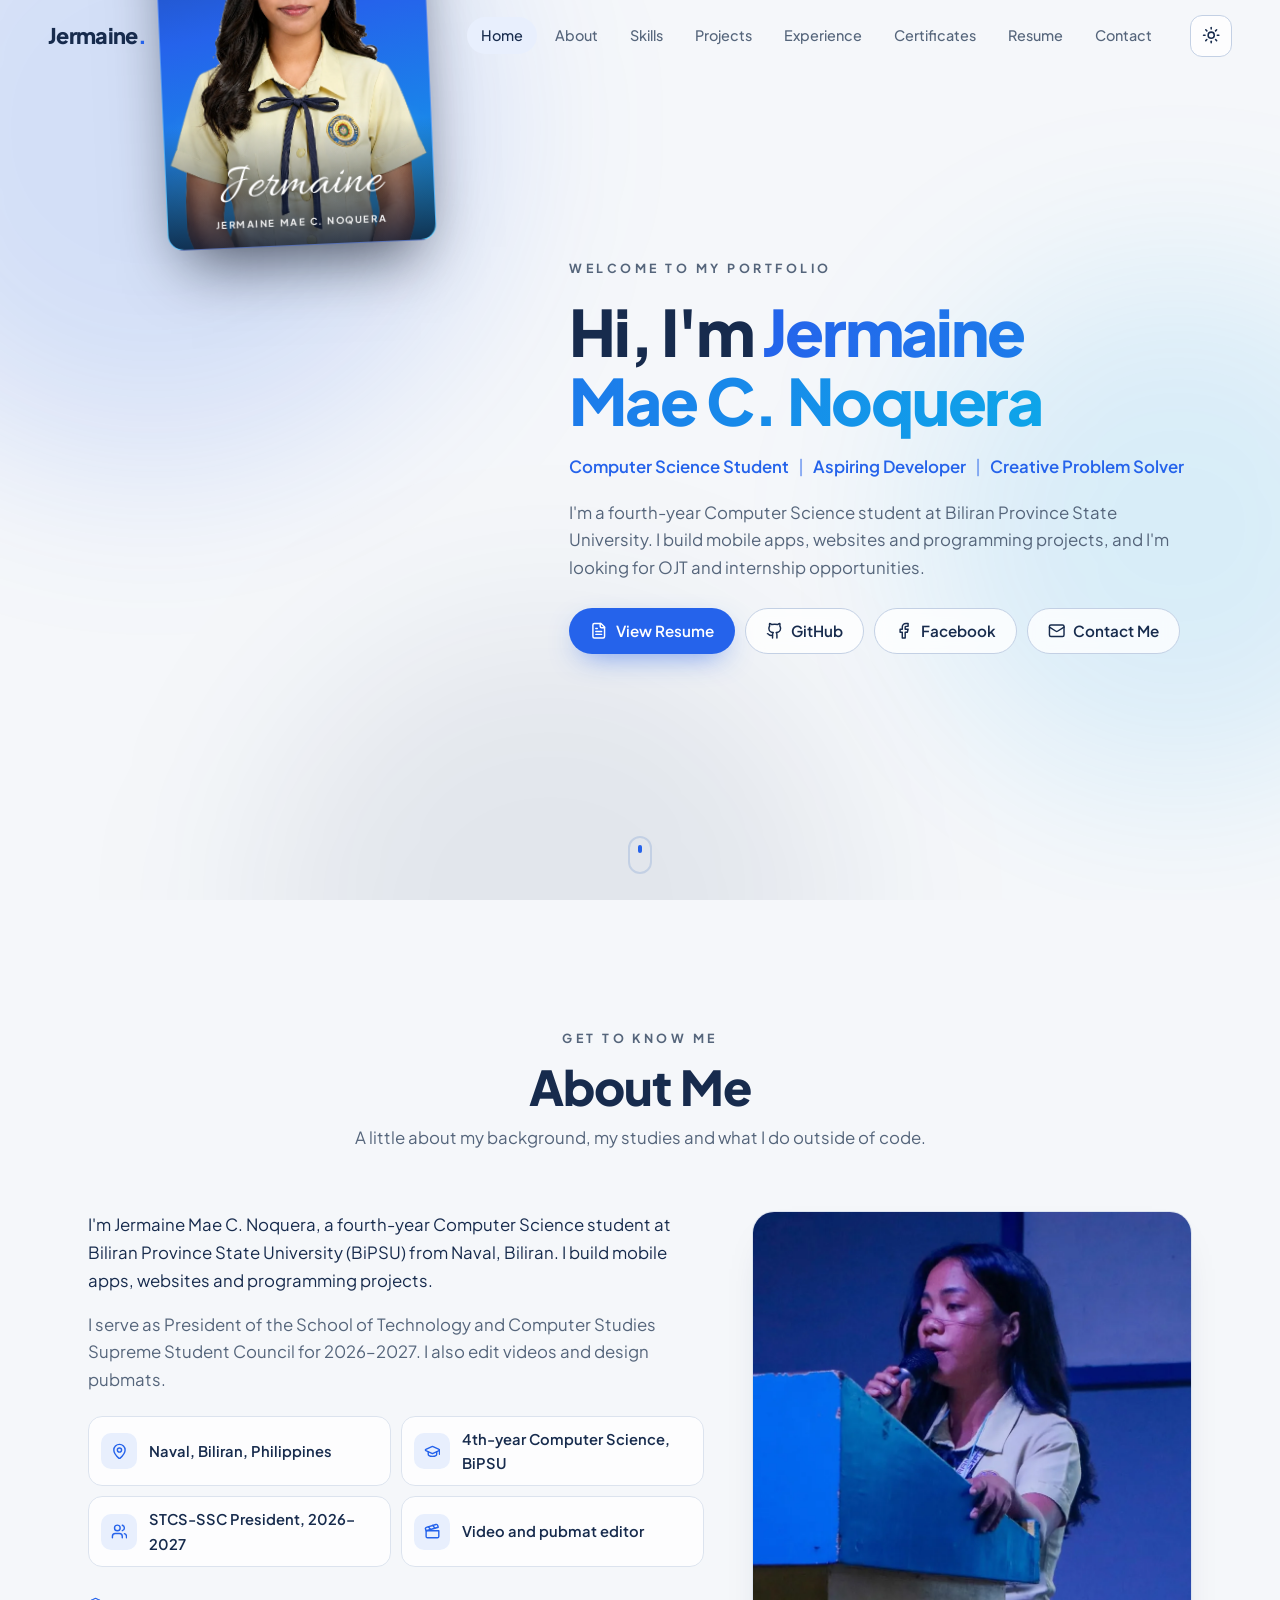
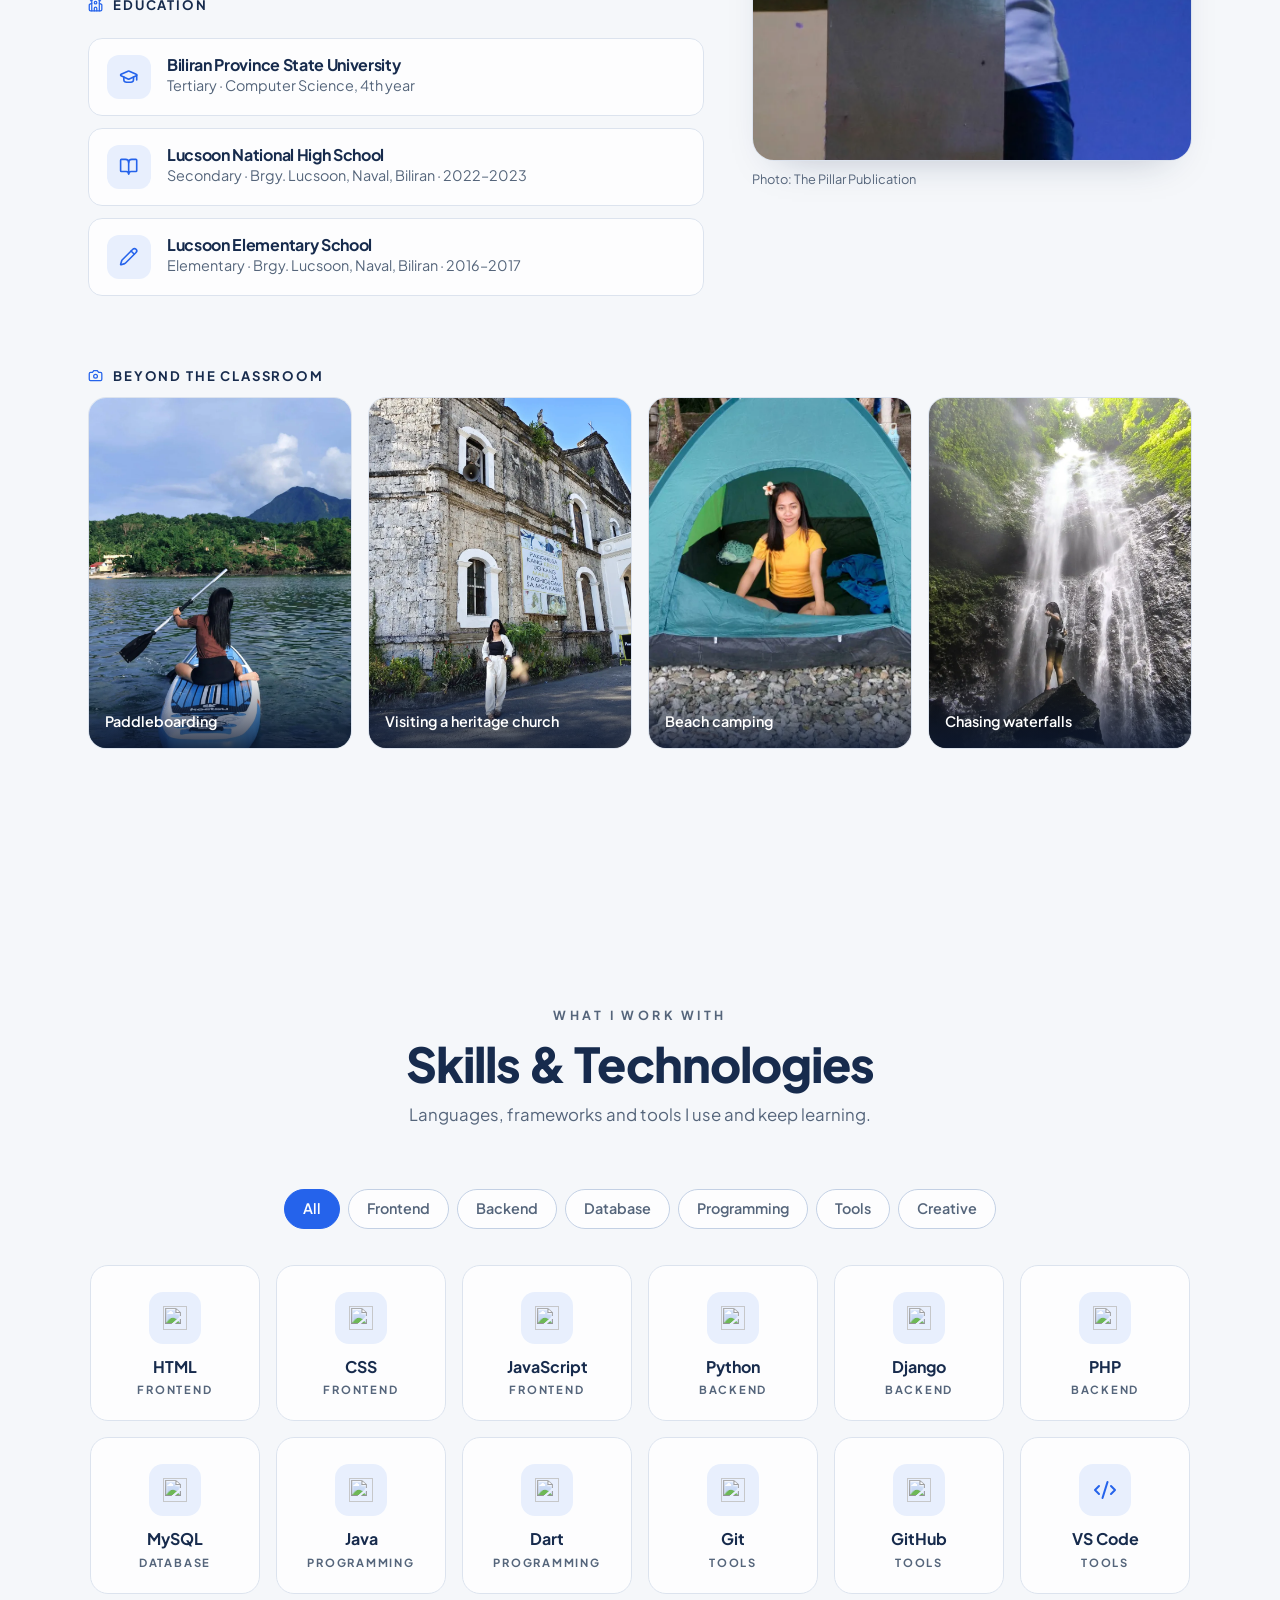
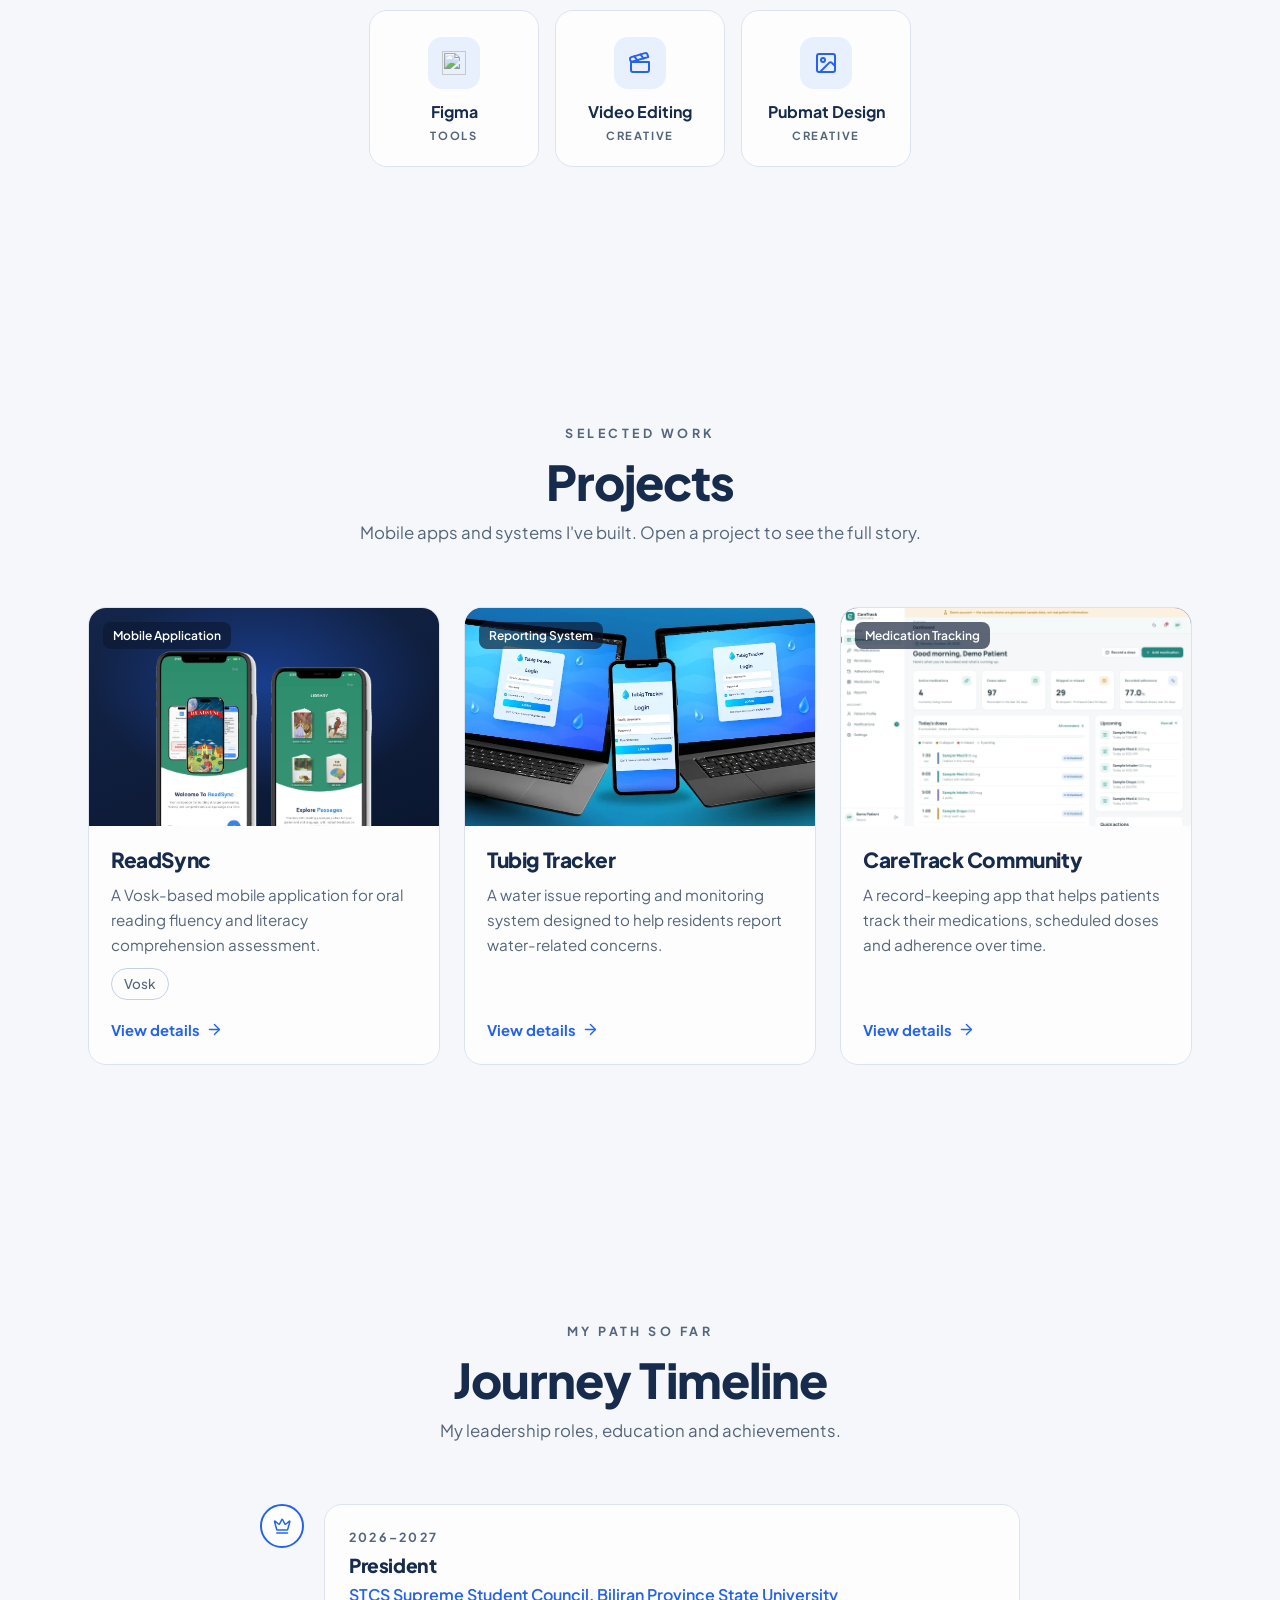
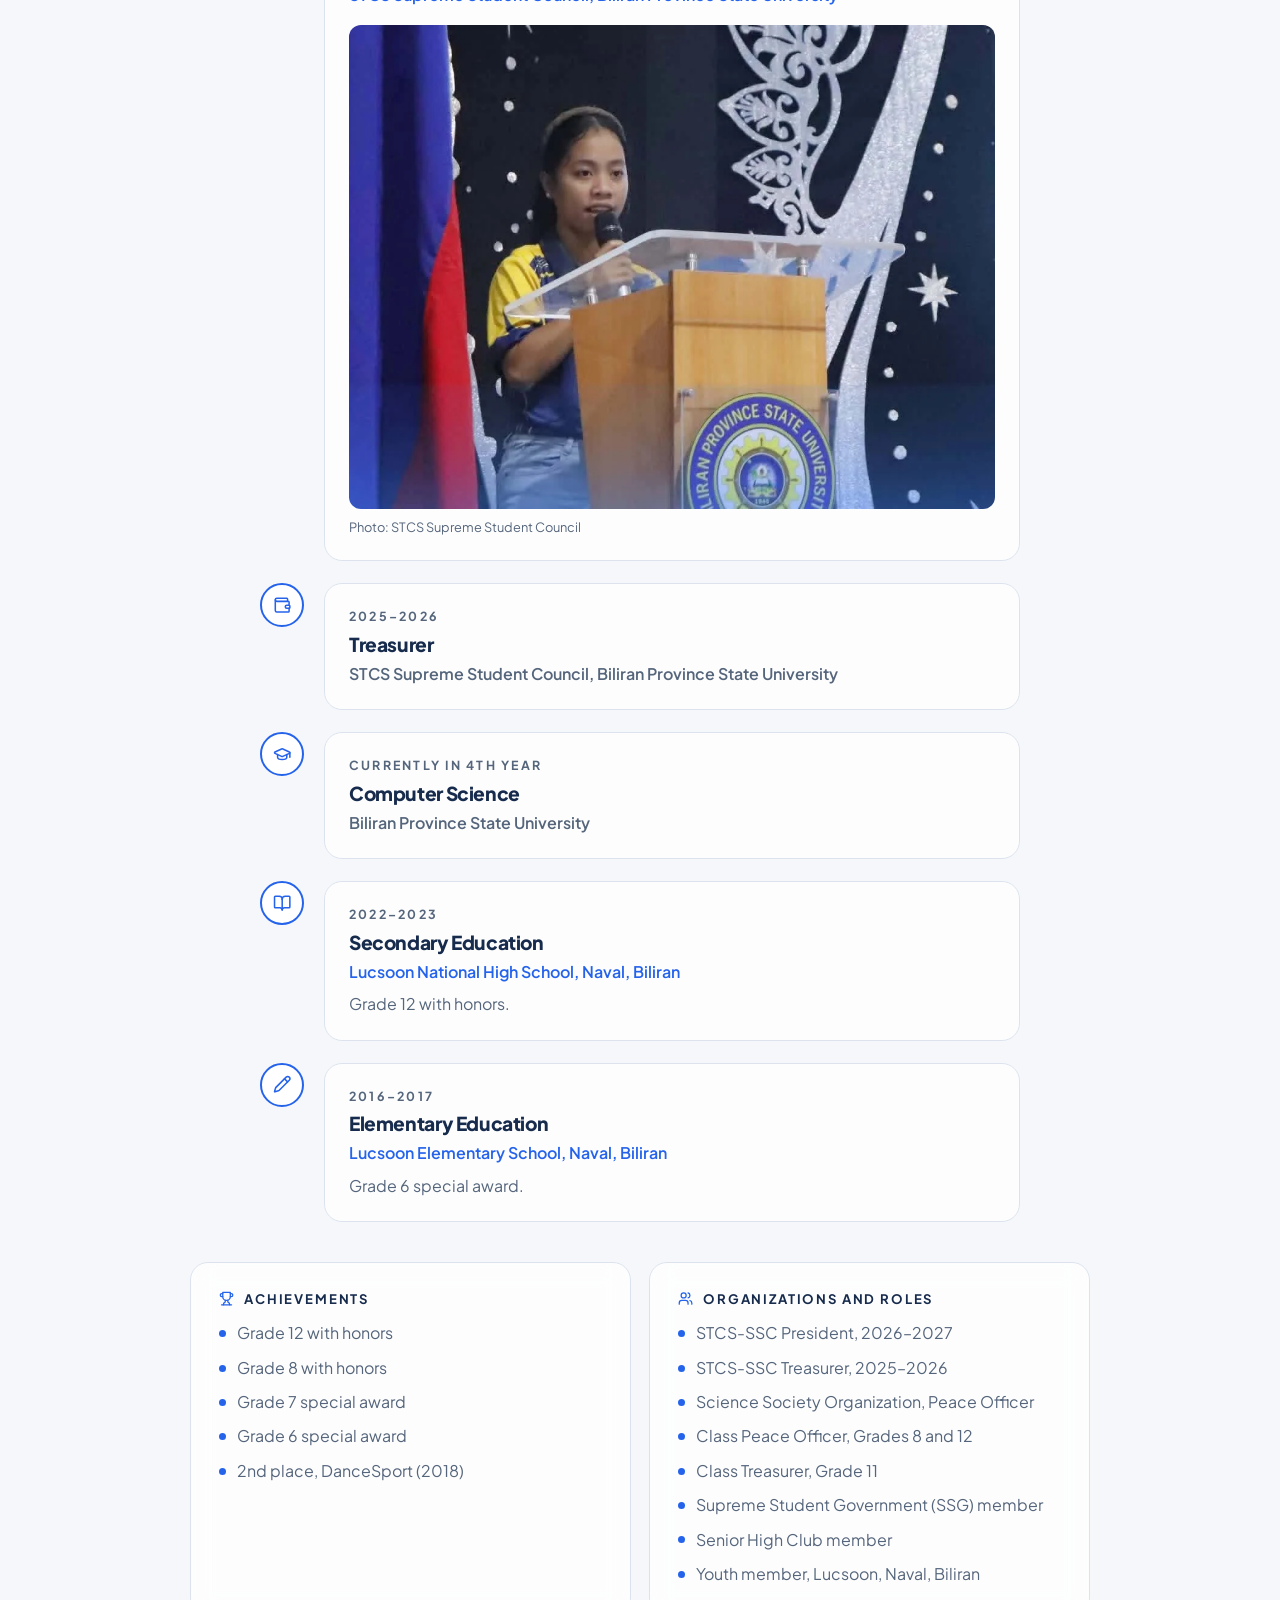
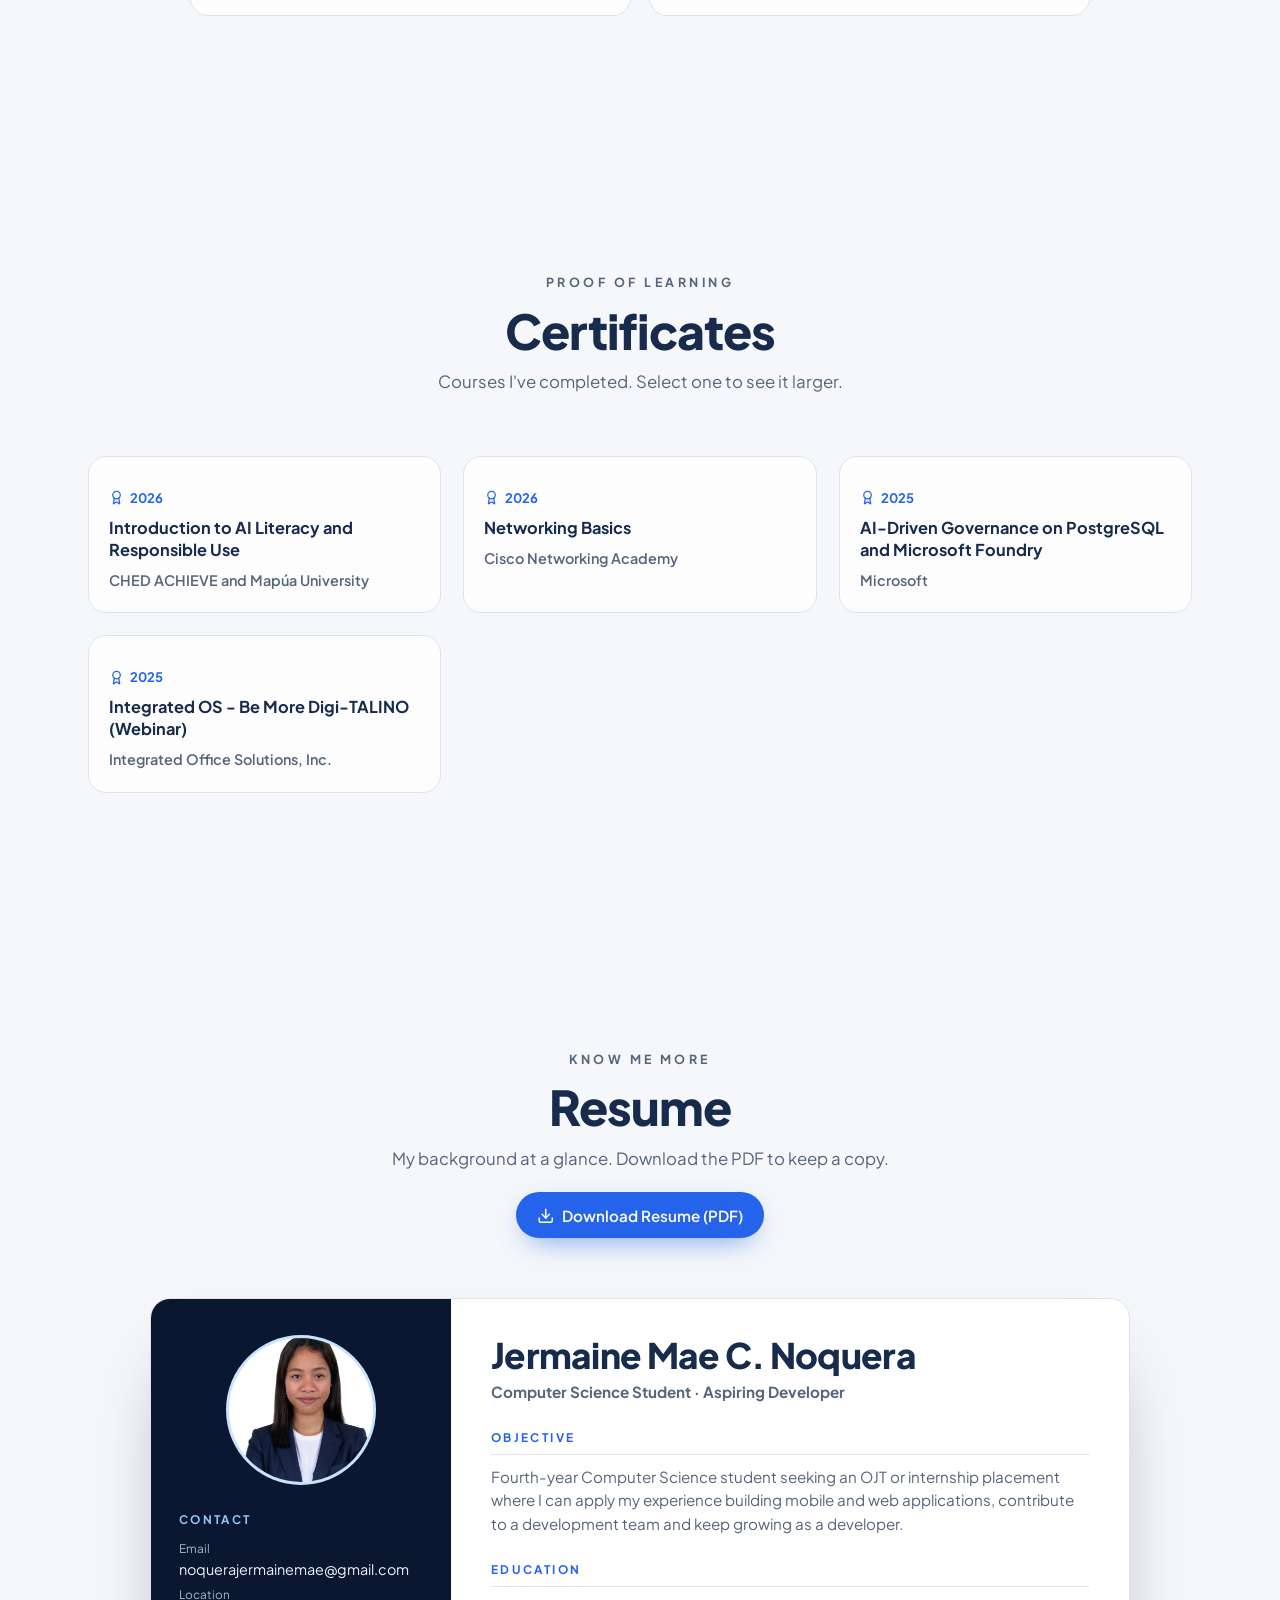
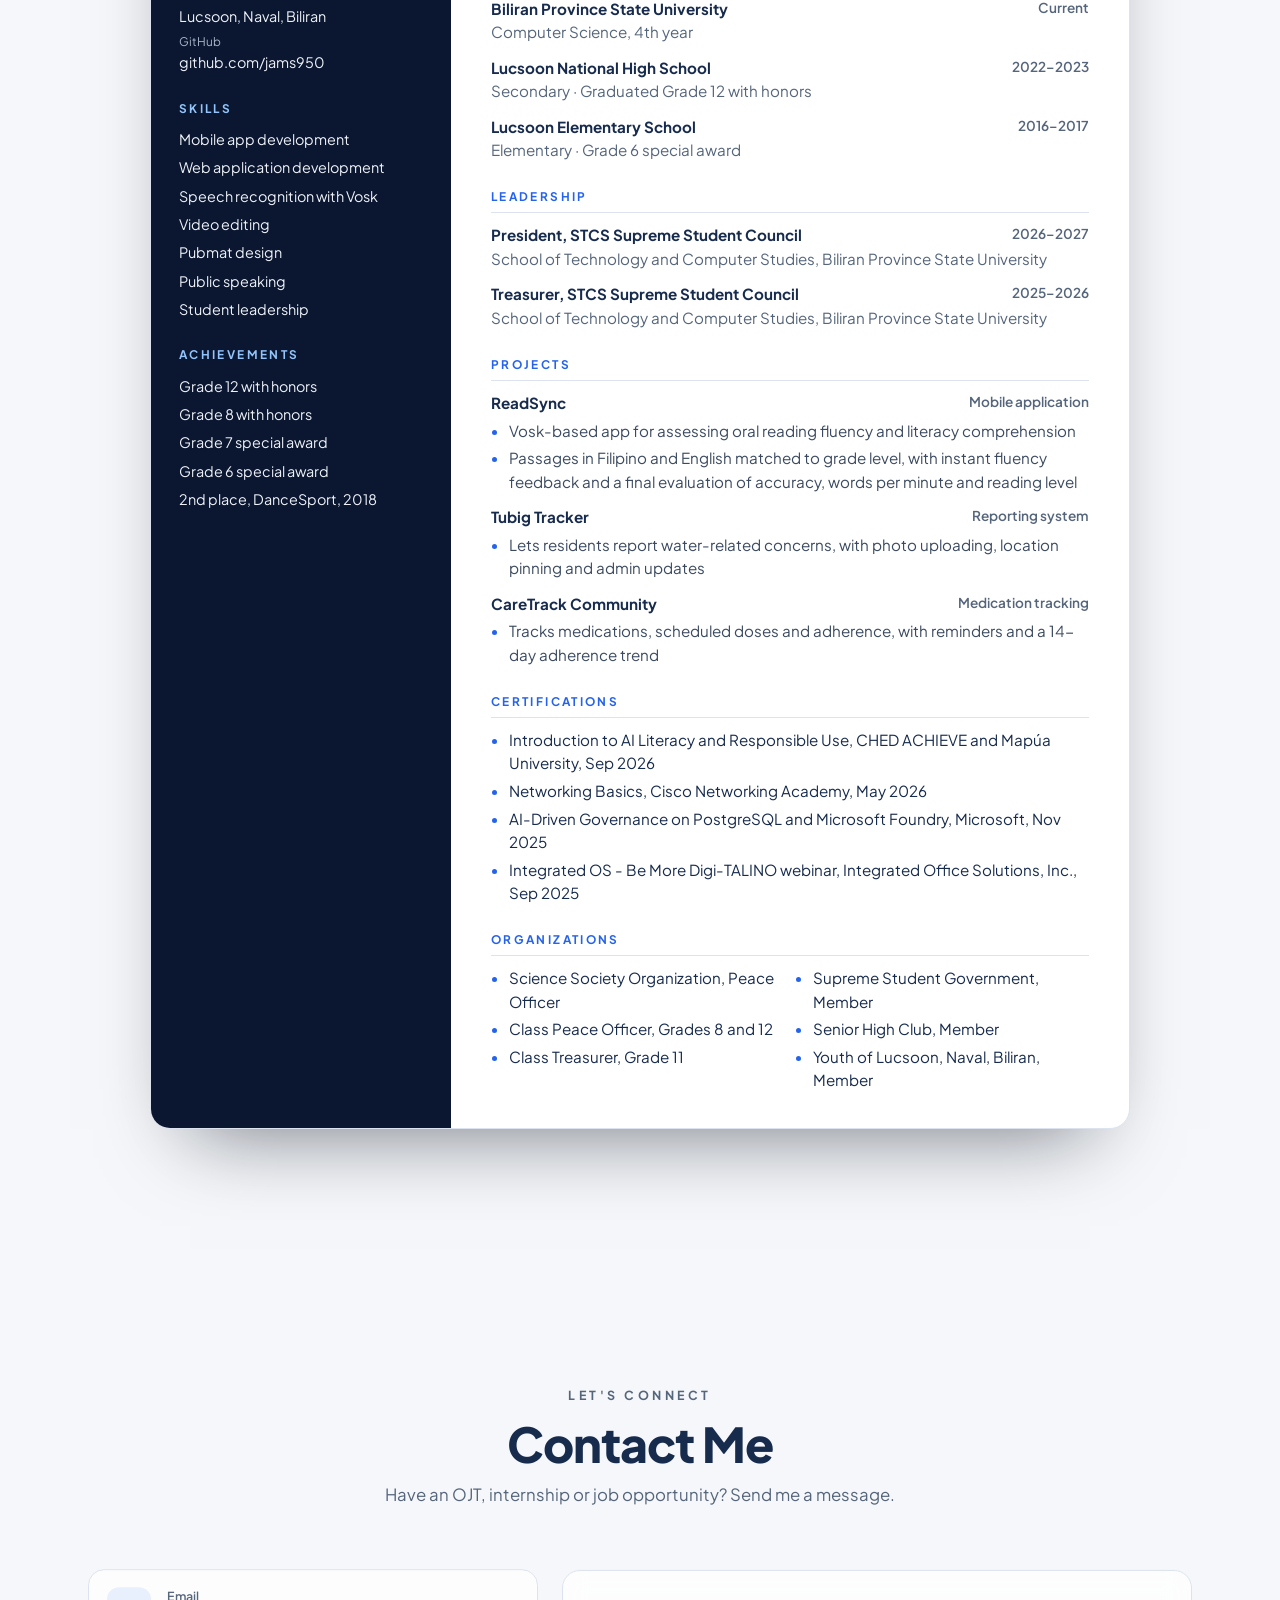
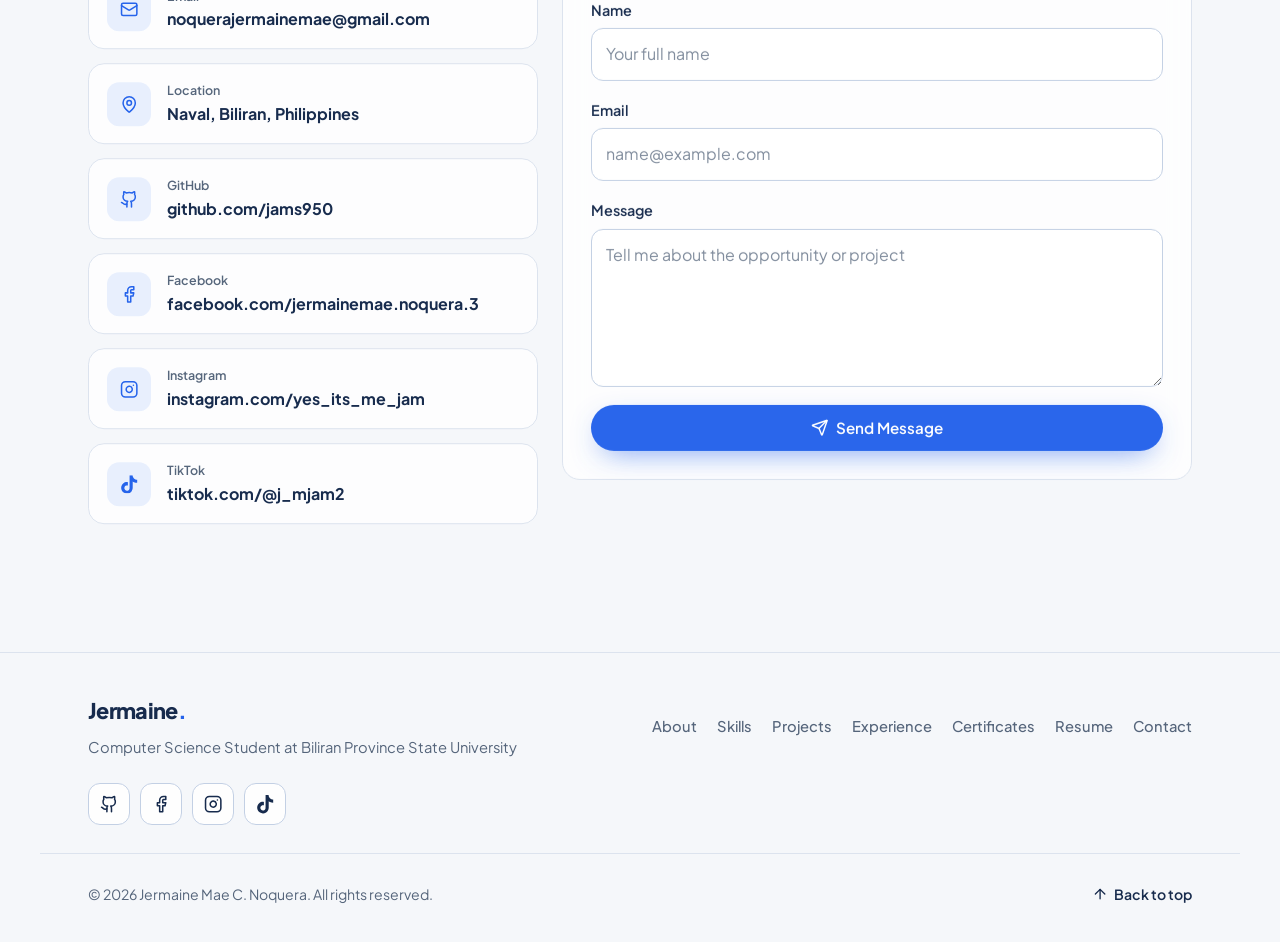
==== commit f8c9c159: "commit" ====
--- a/index.html
+++ b/index.html
@@ -94,7 +94,7 @@
                 <span class="id-card__tag">Computer Science</span>
               </div>
               <!-- To change your photo, replace assets/images/profile.webp -->
-              <img class="id-card__photo" src="assets/images/profile.webp" width="997" height="1328" alt="" draggable="false">
+              <img class="id-card__photo" src="portfolio/assets/images/profile.webp" width="997" height="1328" alt="" draggable="false">
               <div class="id-card__bottom">
                 <p class="id-card__script">Jermaine</p>
                 <p class="id-card__full">Jermaine Mae C. Noquera</p>
@@ -169,7 +169,7 @@
           </div>
 
           <figure class="about__photo" data-reveal>
-            <img src="assets/images/speaking-pillar.webp" width="900" height="1125" loading="lazy"
+            <img src="portfolio/assets/images/speaking-pillar.webp" width="900" height="1125" loading="lazy"
                  alt="Jermaine speaking at a podium during a school event">
             <figcaption>Photo: The Pillar Publication</figcaption>
           </figure>
@@ -179,10 +179,10 @@
         <div class="life" data-reveal>
           <h3 class="mini-title"><i data-lucide="camera" aria-hidden="true"></i>Beyond the classroom</h3>
           <div class="life__grid">
-            <figure><img src="assets/images/life-paddleboard.webp" width="900" height="1200" loading="lazy" alt="Jermaine paddleboarding toward a green, mountainous shore"><figcaption>Paddleboarding</figcaption></figure>
-            <figure><img src="assets/images/life-church.webp" width="900" height="1200" loading="lazy" alt="Jermaine standing in front of an old stone church"><figcaption>Visiting a heritage church</figcaption></figure>
-            <figure><img src="assets/images/life-camping.webp" width="900" height="780" loading="lazy" alt="Jermaine smiling inside a tent on a pebble beach"><figcaption>Beach camping</figcaption></figure>
-            <figure><img src="assets/images/life-waterfall.webp" width="900" height="1200" loading="lazy" alt="Jermaine standing on a rock beneath a tall waterfall"><figcaption>Chasing waterfalls</figcaption></figure>
+            <figure><img src="portfolio/assets/images/life-paddleboard.webp" width="900" height="1200" loading="lazy" alt="Jermaine paddleboarding toward a green, mountainous shore"><figcaption>Paddleboarding</figcaption></figure>
+            <figure><img src="portfolio/assets/images/life-church.webp" width="900" height="1200" loading="lazy" alt="Jermaine standing in front of an old stone church"><figcaption>Visiting a heritage church</figcaption></figure>
+            <figure><img src="portfolio/assets/images/life-camping.webp" width="900" height="780" loading="lazy" alt="Jermaine smiling inside a tent on a pebble beach"><figcaption>Beach camping</figcaption></figure>
+            <figure><img src="portfolio/assets/images/life-waterfall.webp" width="900" height="1200" loading="lazy" alt="Jermaine standing on a rock beneath a tall waterfall"><figcaption>Chasing waterfalls</figcaption></figure>
           </div>
         </div>
       </div>
@@ -243,8 +243,8 @@
             <button class="project-card__open" type="button" data-open="detail-readsync" aria-label="Open ReadSync details"></button>
             <div class="cover cover--phones">
               <span class="cover__chip">Mobile Application</span>
-              <img src="assets/projects/readsync-welcome.webp" width="546" height="1053" loading="lazy" alt="ReadSync welcome screen">
-              <img src="assets/projects/readsync-library.webp" width="546" height="1053" loading="lazy" alt="ReadSync passage library">
+              <img src="portfolio/assets/projects/readsync-welcome.webp" width="546" height="1053" loading="lazy" alt="ReadSync welcome screen">
+              <img src="portfolio/assets/projects/readsync-library.webp" width="546" height="1053" loading="lazy" alt="ReadSync passage library">
             </div>
             <div class="project-card__body">
               <h3>ReadSync</h3>
@@ -258,7 +258,7 @@
             <button class="project-card__open" type="button" data-open="detail-tubig" aria-label="Open Tubig Tracker details"></button>
             <div class="cover">
               <span class="cover__chip">Reporting System</span>
-              <img src="assets/projects/tubig-devices.webp" width="1080" height="430" loading="lazy" alt="Tubig Tracker login screen on two laptops and a phone">
+              <img src="portfolio/assets/projects/tubig-devices.webp" width="1080" height="430" loading="lazy" alt="Tubig Tracker login screen on two laptops and a phone">
             </div>
             <div class="project-card__body">
               <h3>Tubig Tracker</h3>
@@ -272,7 +272,7 @@
             <button class="project-card__open" type="button" data-open="detail-caretrack" aria-label="Open CareTrack Community details"></button>
             <div class="cover cover--top">
               <span class="cover__chip">Medication Tracking</span>
-              <img src="assets/projects/caretrack-cover.webp" width="1440" height="900" loading="lazy" alt="CareTrack Community dashboard">
+              <img src="portfolio/assets/projects/caretrack-cover.webp" width="1440" height="900" loading="lazy" alt="CareTrack Community dashboard">
             </div>
             <div class="project-card__body">
               <h3>CareTrack Community</h3>
@@ -303,7 +303,7 @@
               <h3>President</h3>
               <p class="timeline__place">STCS Supreme Student Council, Biliran Province State University</p>
               <figure class="timeline__photo">
-                <img src="assets/images/speaking-ssc.webp" width="1070" height="800" loading="lazy" alt="Jermaine speaking at the Biliran Province State University podium">
+                <img src="portfolio/assets/images/speaking-ssc.webp" width="1070" height="800" loading="lazy" alt="Jermaine speaking at the Biliran Province State University podium">
                 <figcaption>Photo: STCS Supreme Student Council</figcaption>
               </figure>
             </article>
@@ -385,7 +385,7 @@
         <ul class="cert-grid">
           <li data-reveal>
             <button class="cert" type="button" data-cert>
-              <span class="cert__thumb"><img src="assets/certificates/ai-literacy.webp" alt="Certificate of completion for Introduction to AI Literacy and Responsible Use" loading="lazy" width="727" height="515"></span>
+              <span class="cert__thumb"><img src="portfolio/assets/certificates/ai-literacy.webp" alt="Certificate of completion for Introduction to AI Literacy and Responsible Use" loading="lazy" width="727" height="515"></span>
               <span class="cert__year"><i data-lucide="award" aria-hidden="true"></i>2026</span>
               <span class="cert__title">Introduction to AI Literacy and Responsible Use</span>
               <span class="cert__issuer">CHED ACHIEVE and Mapúa University</span>
@@ -393,7 +393,7 @@
           </li>
           <li data-reveal>
             <button class="cert" type="button" data-cert>
-              <span class="cert__thumb"><img src="assets/certificates/networking-basics.webp" alt="Cisco Networking Academy certificate for Networking Basics" loading="lazy" width="750" height="501"></span>
+              <span class="cert__thumb"><img src="portfolio/assets/certificates/networking-basics.webp" alt="Cisco Networking Academy certificate for Networking Basics" loading="lazy" width="750" height="501"></span>
               <span class="cert__year"><i data-lucide="award" aria-hidden="true"></i>2026</span>
               <span class="cert__title">Networking Basics</span>
               <span class="cert__issuer">Cisco Networking Academy</span>
@@ -401,7 +401,7 @@
           </li>
           <li data-reveal>
             <button class="cert" type="button" data-cert>
-              <span class="cert__thumb"><img src="assets/certificates/microsoft-ai-governance.webp" alt="Microsoft certificate for AI-Driven Governance on PostgreSQL and Microsoft Foundry" loading="lazy" width="1400" height="1056"></span>
+              <span class="cert__thumb"><img src="portfolio/assets/certificates/microsoft-ai-governance.webp" alt="Microsoft certificate for AI-Driven Governance on PostgreSQL and Microsoft Foundry" loading="lazy" width="1400" height="1056"></span>
               <span class="cert__year"><i data-lucide="award" aria-hidden="true"></i>2025</span>
               <span class="cert__title">AI-Driven Governance on PostgreSQL and Microsoft Foundry</span>
               <span class="cert__issuer">Microsoft</span>
@@ -409,7 +409,7 @@
           </li>
           <li data-reveal>
             <button class="cert" type="button" data-cert>
-              <span class="cert__thumb"><img src="assets/certificates/integrated-os-webinar.webp" alt="Certificate of participation for the Integrated OS - Be More Digi-TALINO webinar" loading="lazy" width="1395" height="1093"></span>
+              <span class="cert__thumb"><img src="portfolio/assets/certificates/integrated-os-webinar.webp" alt="Certificate of participation for the Integrated OS - Be More Digi-TALINO webinar" loading="lazy" width="1395" height="1093"></span>
               <span class="cert__year"><i data-lucide="award" aria-hidden="true"></i>2025</span>
               <span class="cert__title">Integrated OS - Be More Digi-TALINO (Webinar)</span>
               <span class="cert__issuer">Integrated Office Solutions, Inc.</span>
@@ -434,7 +434,7 @@
         <!-- EDIT: keep this in step with assets/Jermaine-Noquera-Resume.pdf -->
         <article class="resume-sheet" data-reveal aria-label="Resume of Jermaine Mae C. Noquera">
           <aside class="resume-sheet__side">
-            <img class="resume-sheet__photo" src="assets/images/profile-formal.webp" width="580" height="558" loading="lazy" alt="Formal portrait of Jermaine Mae C. Noquera">
+            <img class="resume-sheet__photo" src="portfolio/assets/images/profile-formal.webp" width="580" height="558" loading="lazy" alt="Formal portrait of Jermaine Mae C. Noquera">
 
             <h4>Contact</h4>
             <ul class="resume-sheet__contact">
@@ -620,9 +620,9 @@
         <a class="btn btn--primary btn--small" data-config="projects.readsync.github" data-name="View Code" data-text><i data-lucide="github" aria-hidden="true"></i>View Code</a>
         <a class="btn btn--soft btn--small" data-config="projects.readsync.live" data-name="View Project" data-text><i data-lucide="external-link" aria-hidden="true"></i>View Project</a>
       </div>
-      <div class="cover cover--phones cover--large">
-        <img src="assets/projects/readsync-welcome.webp" width="546" height="1053" alt="ReadSync welcome screen">
-        <img src="assets/projects/readsync-library.webp" width="546" height="1053" alt="ReadSync passage library">
+      <div class="portfolio/cover cover--phones cover--large">
+        <img src="portfolio/assets/projects/readsync-welcome.webp" width="546" height="1053" alt="ReadSync welcome screen">
+        <img src="portfolio/assets/projects/readsync-library.webp" width="546" height="1053" alt="ReadSync passage library">
       </div>
       <div class="detail__grid">
         <section class="panel"><h3 class="mini-title"><i data-lucide="layers" aria-hidden="true"></i>Overview</h3><p>ReadSync is a companion for building stronger oral reading fluency and comprehension, one passage at a time. Learners read passages aloud, and the app assesses their reading using Vosk speech recognition.</p></section>
@@ -633,8 +633,8 @@
       <section class="detail__screens">
         <h3 class="mini-title"><i data-lucide="images" aria-hidden="true"></i>Screens</h3>
         <div class="gallery">
-          <figure><img src="assets/projects/readsync-welcome.webp" alt="ReadSync welcome screen" loading="lazy"><figcaption>Welcome screen</figcaption></figure>
-          <figure><img src="assets/projects/readsync-library.webp" alt="ReadSync passage library" loading="lazy"><figcaption>Passage library</figcaption></figure>
+          <figure><img src="portfolio/assets/projects/readsync-welcome.webp" alt="ReadSync welcome screen" loading="lazy"><figcaption>Welcome screen</figcaption></figure>
+          <figure><img src="portfolio/assets/projects/readsync-library.webp" alt="ReadSync passage library" loading="lazy"><figcaption>Passage library</figcaption></figure>
         </div>
       </section>
     </article>
@@ -648,7 +648,7 @@
         <a class="btn btn--primary btn--small" data-config="projects.tubig.github" data-name="View Code" data-text><i data-lucide="github" aria-hidden="true"></i>View Code</a>
         <a class="btn btn--soft btn--small" data-config="projects.tubig.live" data-name="View Project" data-text><i data-lucide="external-link" aria-hidden="true"></i>View Project</a>
       </div>
-      <div class="cover cover--large"><img src="assets/projects/tubig-devices.webp" width="1080" height="430" alt="Tubig Tracker login screen on two laptops and a phone"></div>
+      <div class="cover cover--large"><img src="portfolio/assets/projects/tubig-devices.webp" width="1080" height="430" alt="Tubig Tracker login screen on two laptops and a phone"></div>
       <div class="detail__grid">
         <section class="panel"><h3 class="mini-title"><i data-lucide="layers" aria-hidden="true"></i>Overview</h3><p>Its message to residents: your community's water matters. Tubig Tracker lets them report problems, share photos and stay updated with just a few clicks.</p></section>
         <section class="panel"><h3 class="mini-title"><i data-lucide="circle-help" aria-hidden="true"></i>Problem</h3><p><span class="ph">The problem Tubig Tracker solves</span></p></section>
@@ -658,8 +658,8 @@
       <section class="detail__screens">
         <h3 class="mini-title"><i data-lucide="images" aria-hidden="true"></i>Screens</h3>
         <div class="gallery">
-          <figure><img src="assets/projects/tubig-login.webp" alt="Tubig Tracker login page" loading="lazy"><figcaption>Login page</figcaption></figure>
-          <figure><img src="assets/projects/tubig-poster.webp" alt="Tubig Tracker promotional poster listing its features" loading="lazy"><figcaption>Project poster</figcaption></figure>
+          <figure><img src="portfolio/assets/projects/tubig-login.webp" alt="Tubig Tracker login page" loading="lazy"><figcaption>Login page</figcaption></figure>
+          <figure><img src="portfolio/assets/projects/tubig-poster.webp" alt="Tubig Tracker promotional poster listing its features" loading="lazy"><figcaption>Project poster</figcaption></figure>
         </div>
       </section>
     </article>
@@ -673,7 +673,7 @@
         <a class="btn btn--primary btn--small" data-config="projects.caretrack.github" data-name="View Code" data-text><i data-lucide="github" aria-hidden="true"></i>View Code</a>
         <a class="btn btn--soft btn--small" data-config="projects.caretrack.live" data-name="View Project" data-text><i data-lucide="external-link" aria-hidden="true"></i>View Project</a>
       </div>
-      <div class="cover cover--top cover--large"><img src="assets/projects/caretrack-cover.webp" width="1440" height="900" alt="CareTrack Community dashboard"></div>
+      <div class="cover cover--top cover--large"><img src="portfolio/assets/projects/caretrack-cover.webp" width="1440" height="900" alt="CareTrack Community dashboard"></div>
       <div class="detail__grid">
         <section class="panel"><h3 class="mini-title"><i data-lucide="layers" aria-hidden="true"></i>Overview</h3><p>Patients see today's doses, upcoming reminders and their recorded adherence on one dashboard. The demo account runs on generated sample data, not real patient information.</p></section>
         <section class="panel"><h3 class="mini-title"><i data-lucide="circle-help" aria-hidden="true"></i>Problem</h3><p><span class="ph">The problem CareTrack Community solves</span></p></section>
@@ -683,7 +683,7 @@
       <section class="detail__screens">
         <h3 class="mini-title"><i data-lucide="images" aria-hidden="true"></i>Screens</h3>
         <div class="gallery">
-          <figure><img src="assets/projects/caretrack-dashboard.webp" alt="Full CareTrack Community dashboard with sample data" loading="lazy"><figcaption>Dashboard with sample data</figcaption></figure>
+          <figure><img src="portfolio/assets/projects/caretrack-dashboard.webp" alt="Full CareTrack Community dashboard with sample data" loading="lazy"><figcaption>Dashboard with sample data</figcaption></figure>
         </div>
       </section>
     </article>
@@ -702,15 +702,15 @@
     </div>
   </div>
 
-  <script src="assets/vendor/lucide.min.js" defer></script>
-  <script src="assets/vendor/gsap.min.js" defer></script>
-  <script src="assets/vendor/ScrollTrigger.min.js" defer></script>
-  <script src="assets/vendor/Flip.min.js" defer></script>
-  <script src="assets/vendor/lenis.min.js" defer></script>
-  <script src="js/config.js" defer></script>
-  <script src="js/theme.js" defer></script>
-  <script src="js/lanyard.js" defer></script>
-  <script src="js/animations.js" defer></script>
-  <script src="js/script.js" defer></script>
+  <script src="portfolio/assets/vendor/lucide.min.js" defer></script>
+  <script src="portfolio/assets/vendor/gsap.min.js" defer></script>
+  <script src="portfolio/assets/vendor/ScrollTrigger.min.js" defer></script>
+  <script src="portfolio/assets/vendor/Flip.min.js" defer></script>
+  <script src="portfolio/assets/vendor/lenis.min.js" defer></script>
+  <script src="portfolio/js/config.js" defer></script>
+  <script src="portfolio/js/theme.js" defer></script>
+  <script src="portfolio/js/lanyard.js" defer></script>
+  <script src="portfolio/js/animations.js" defer></script>
+  <script src="portfolio/js/script.js" defer></script>
 </body>
 </html>
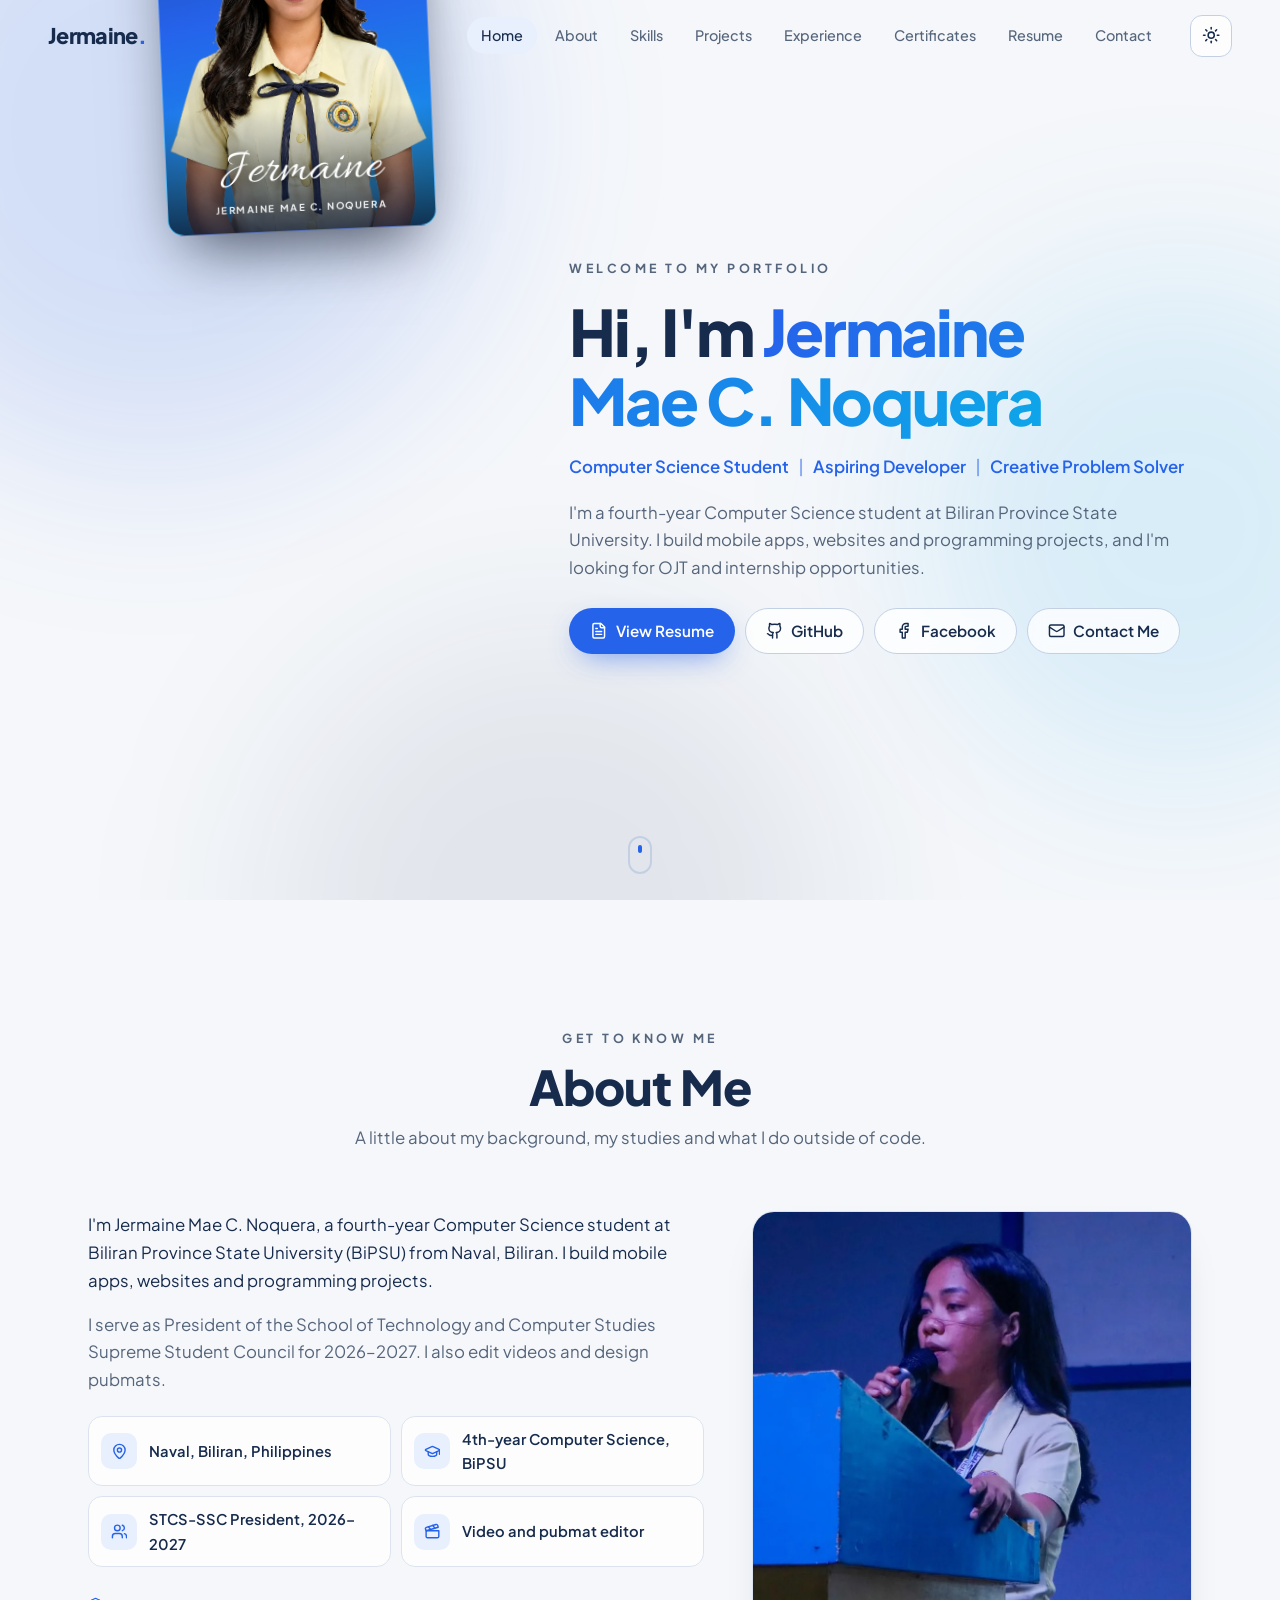
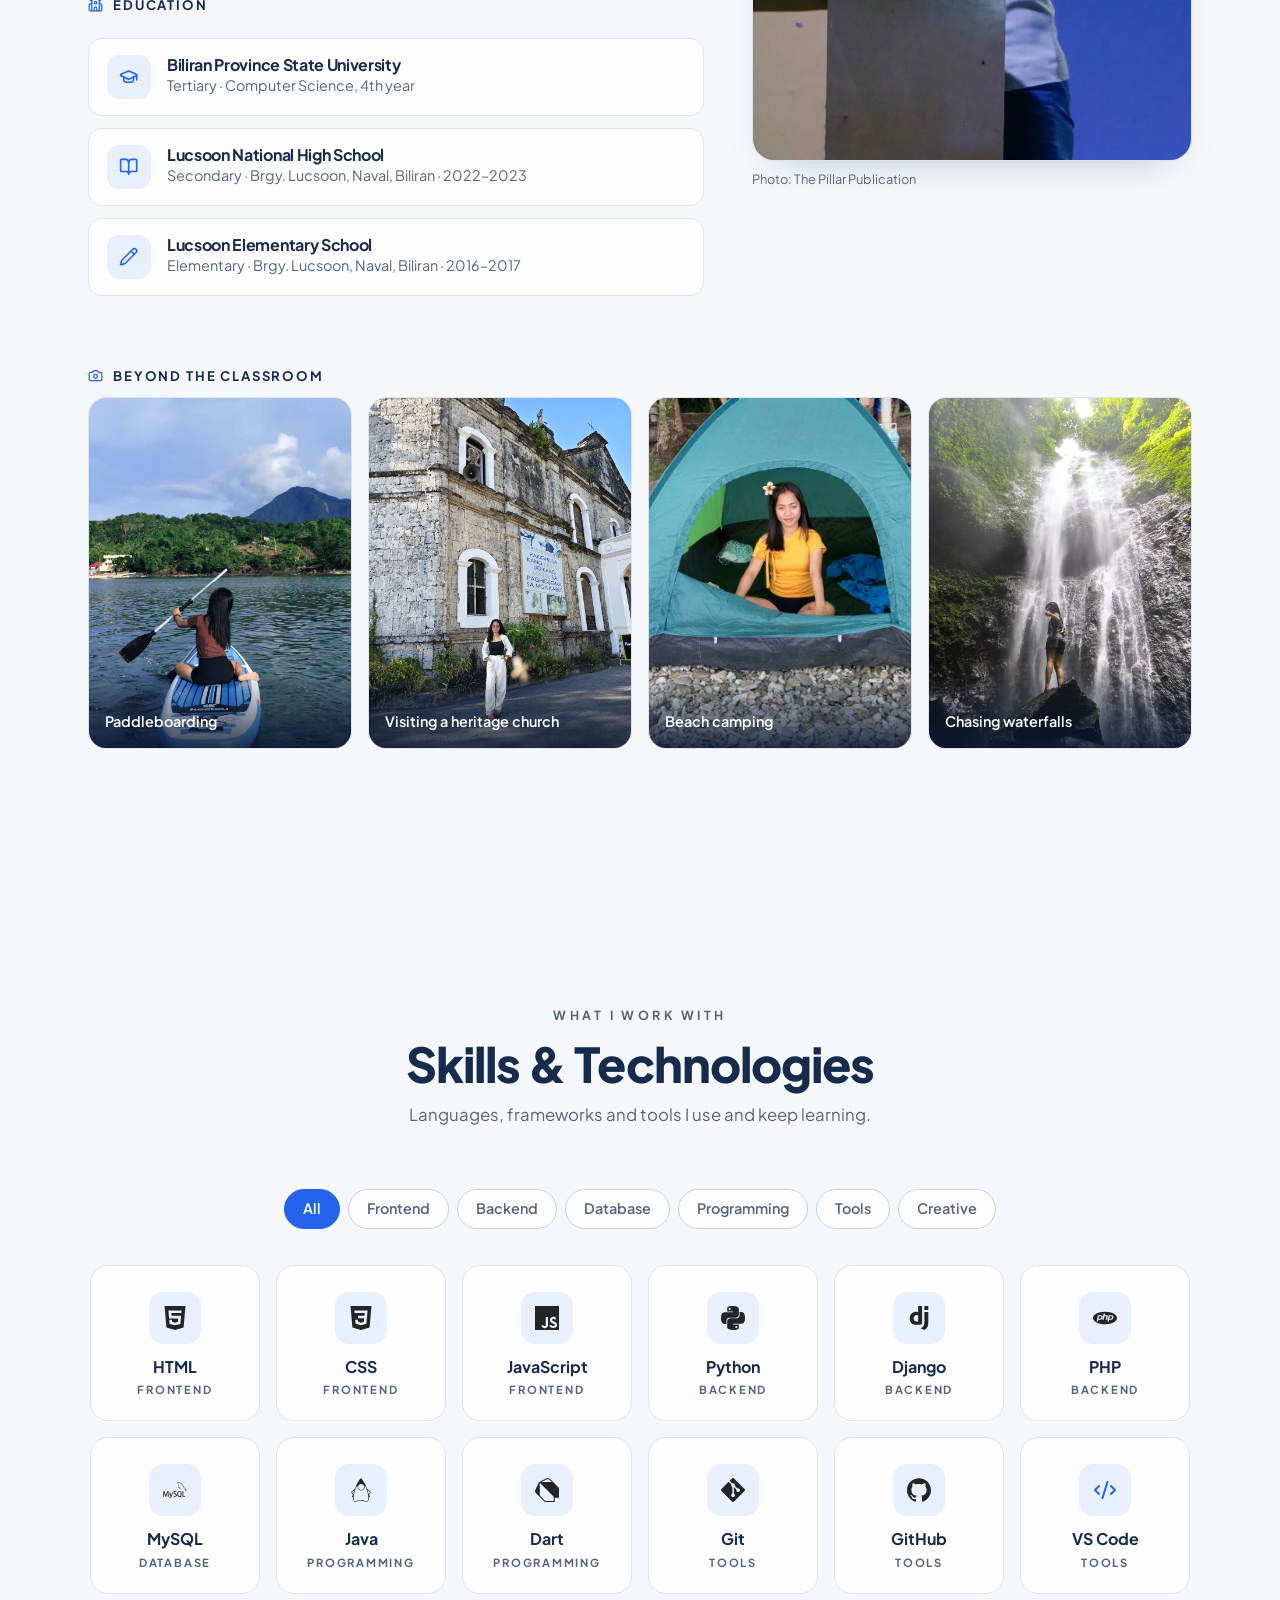
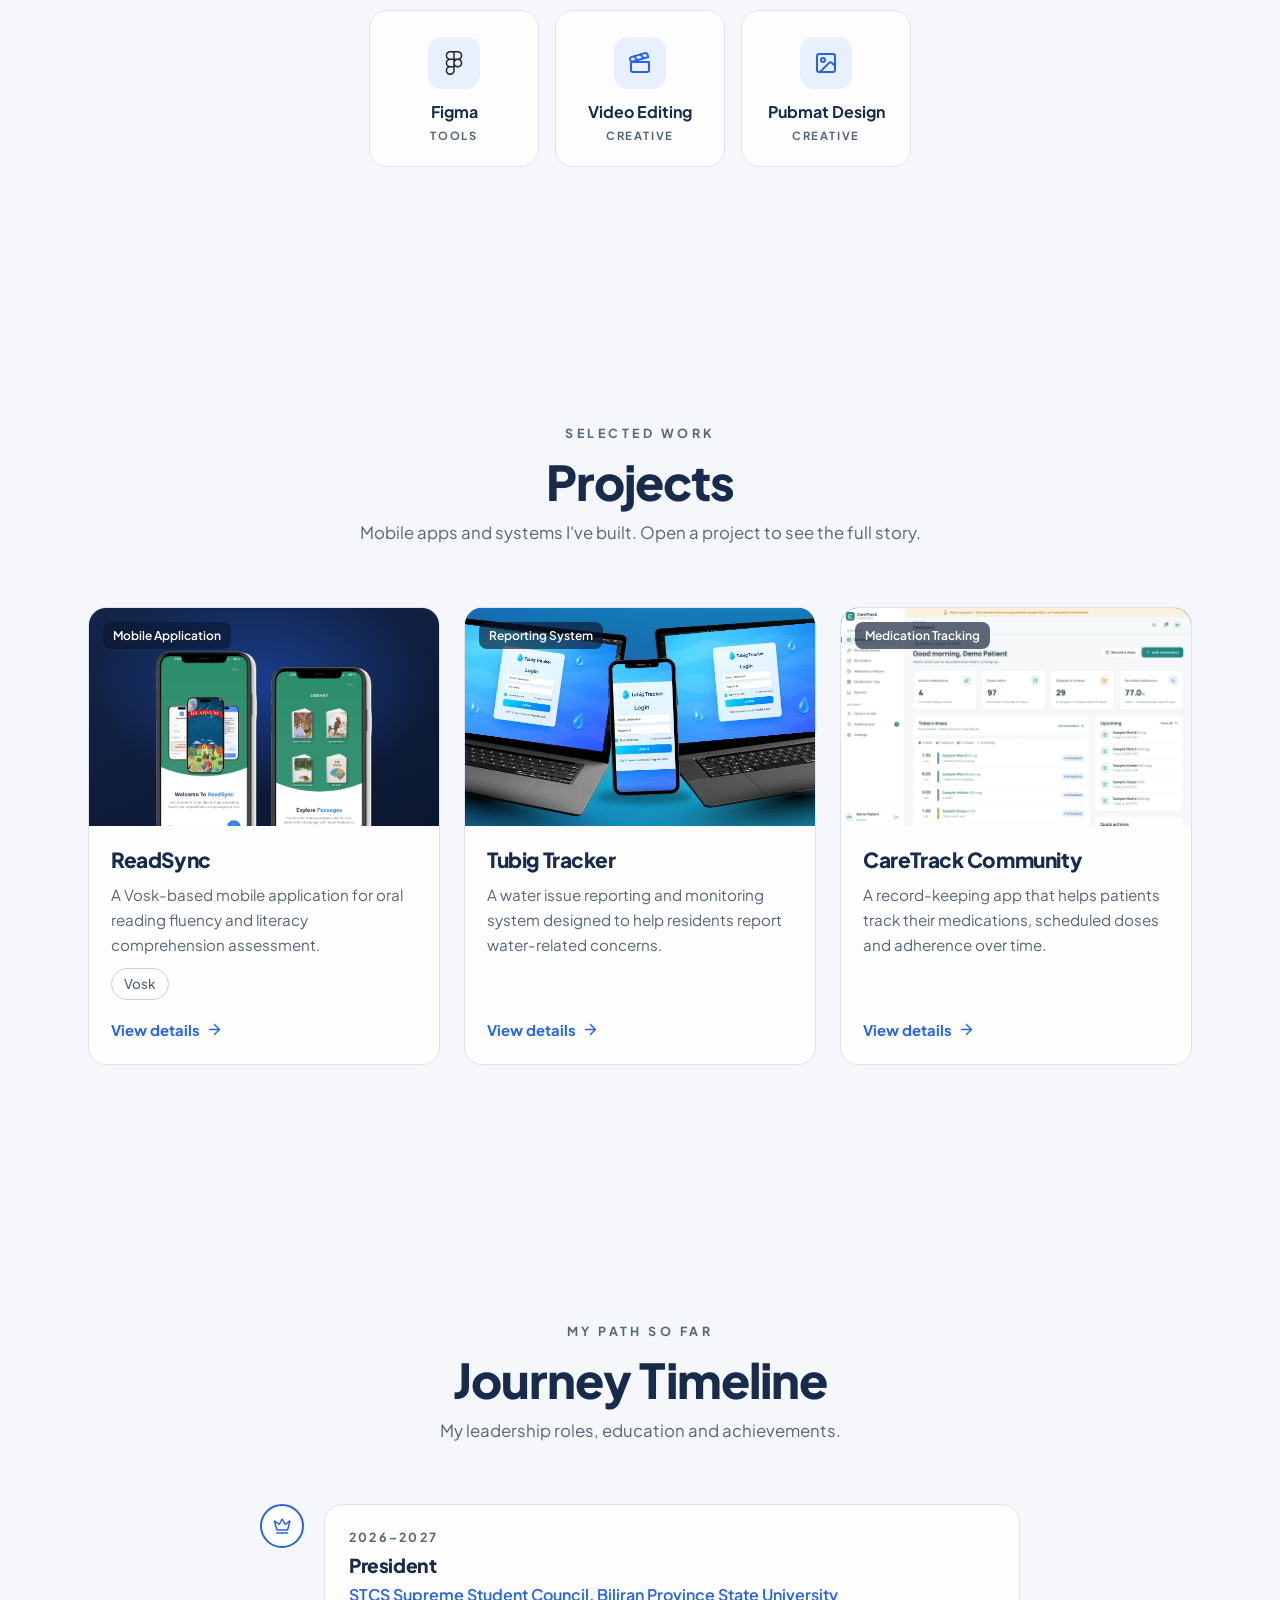
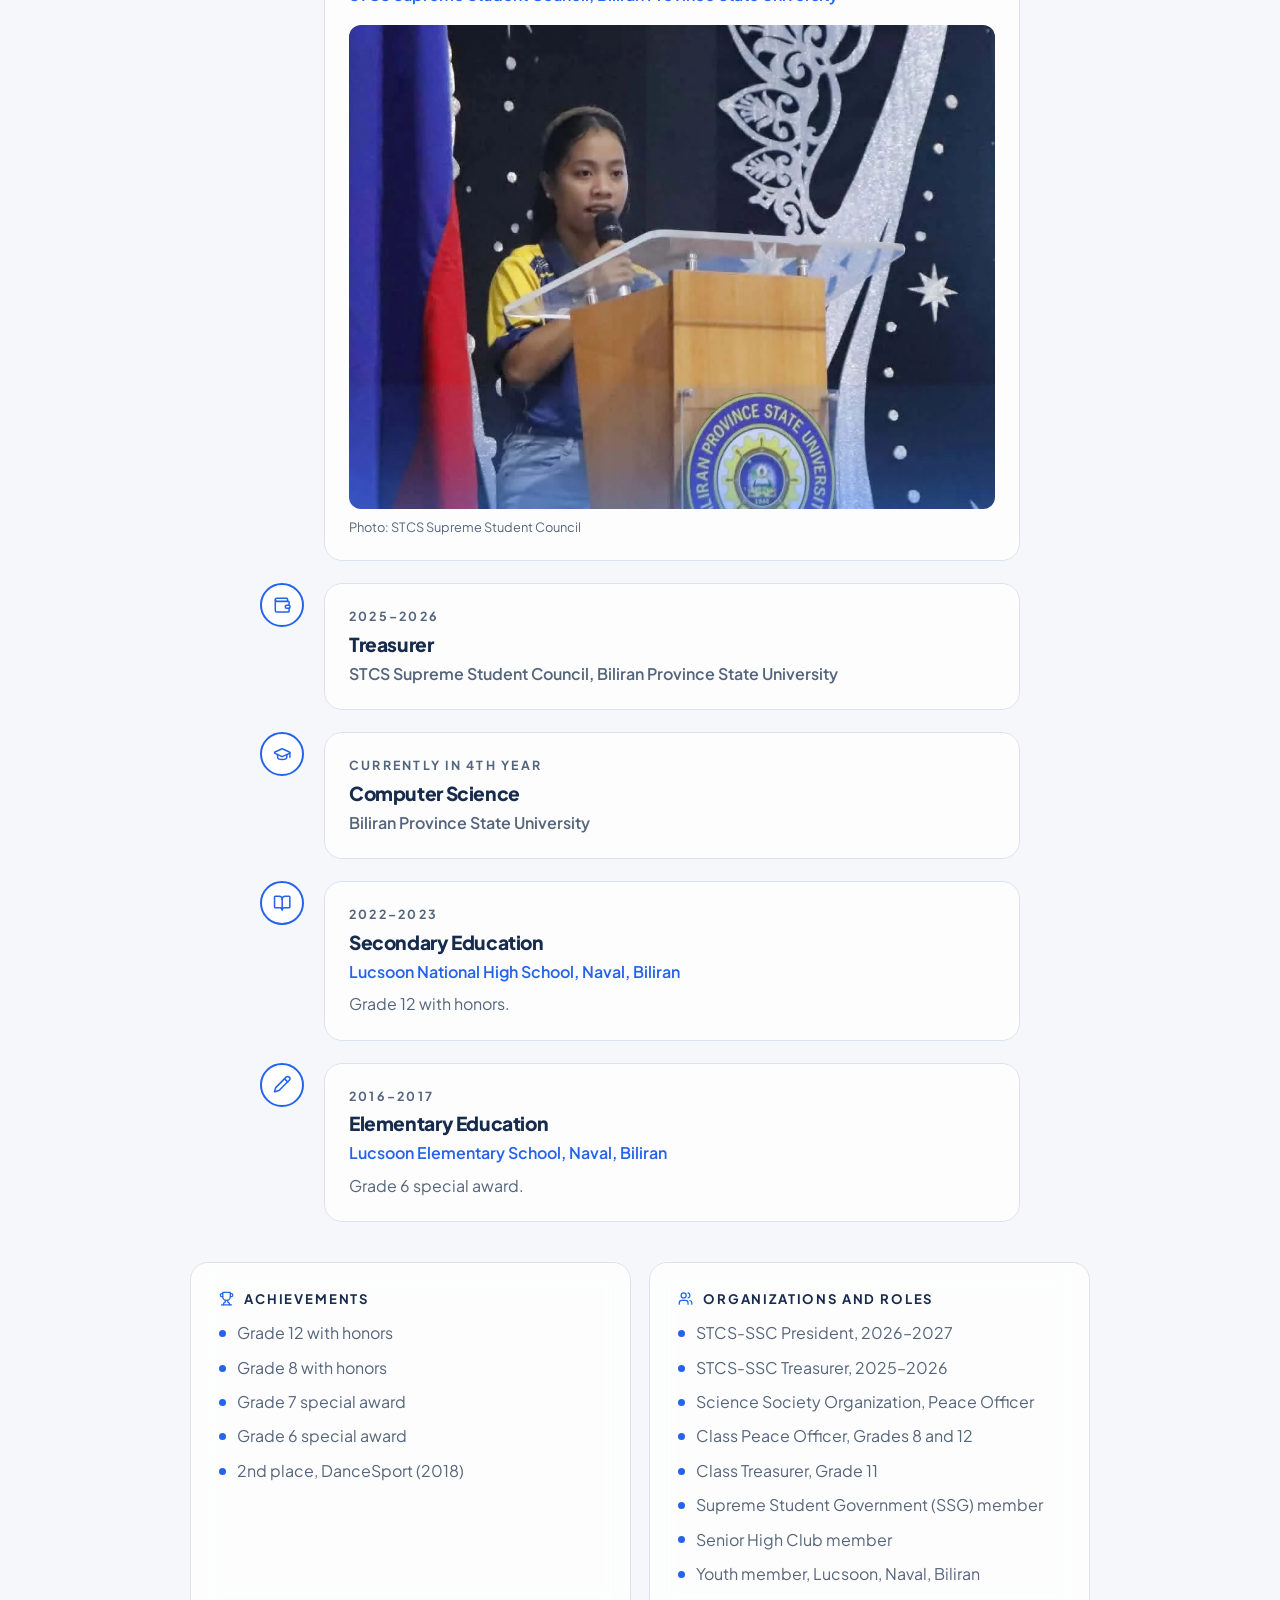
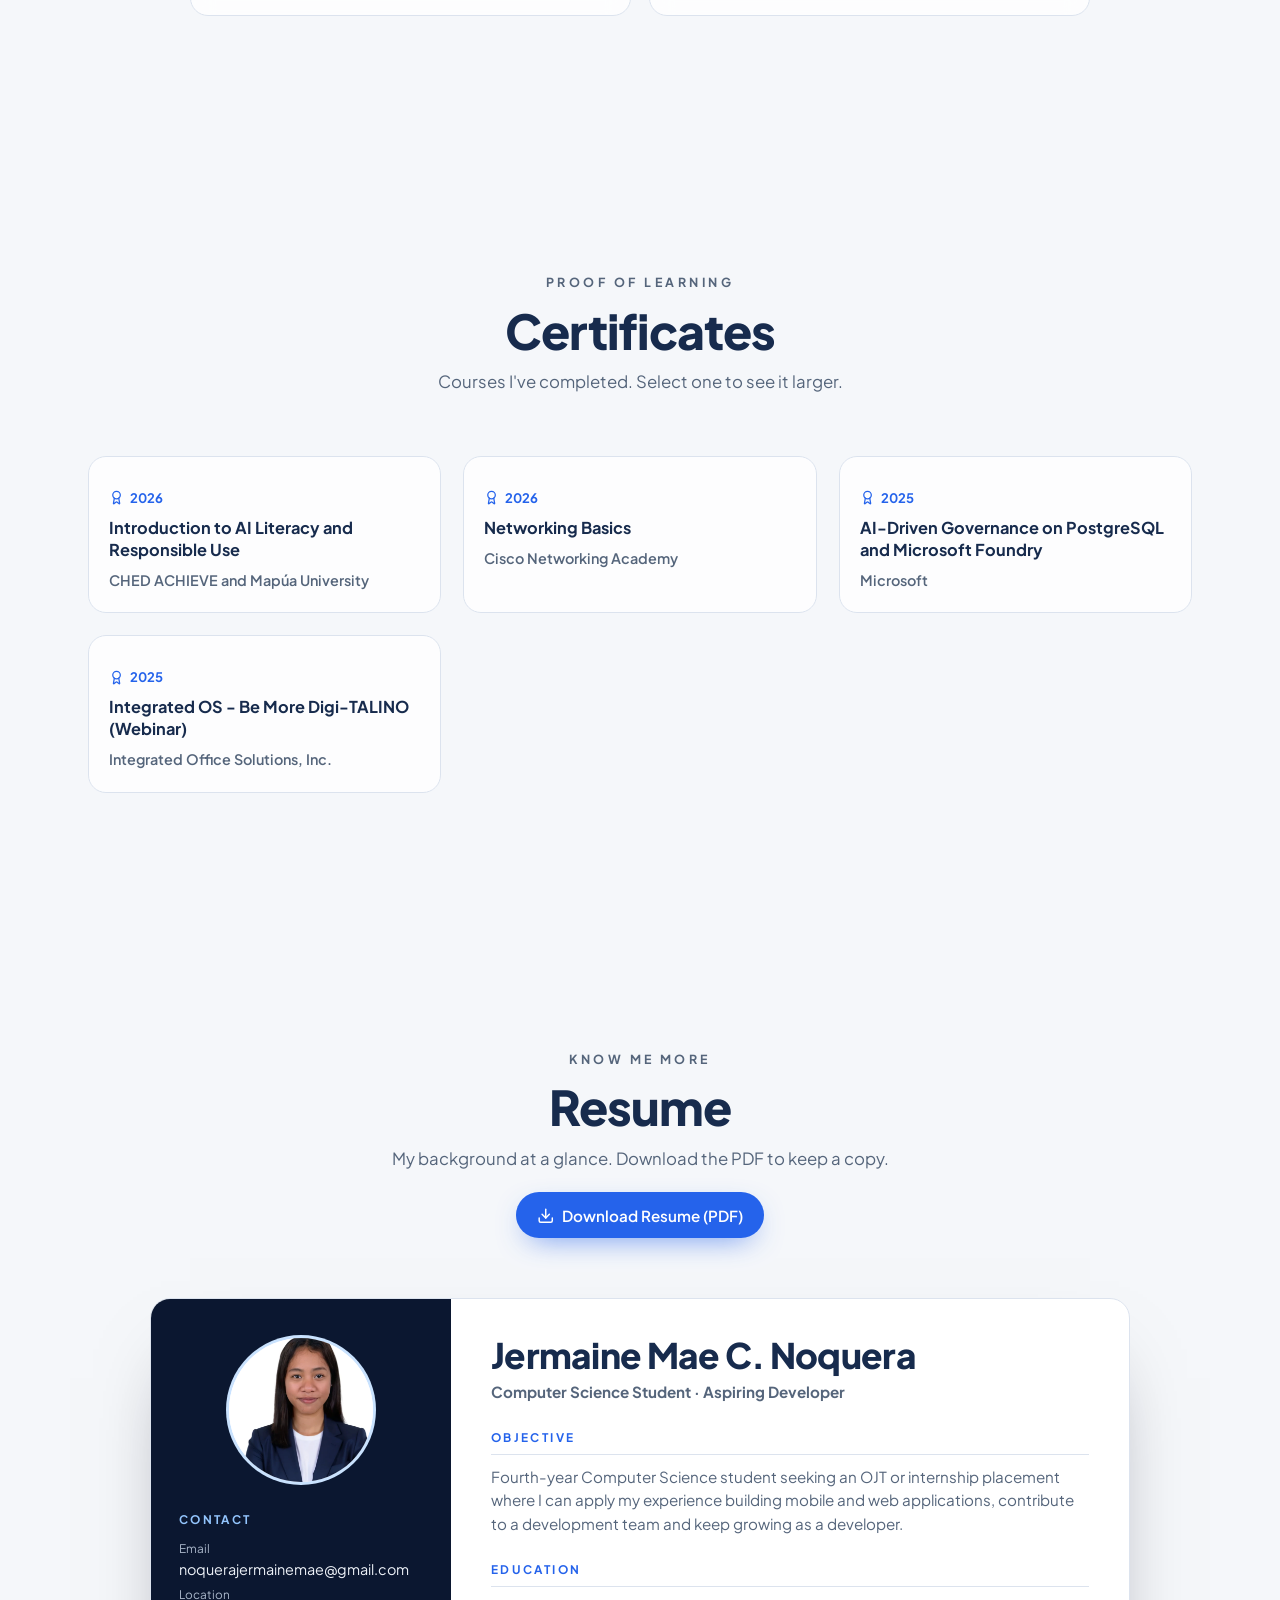
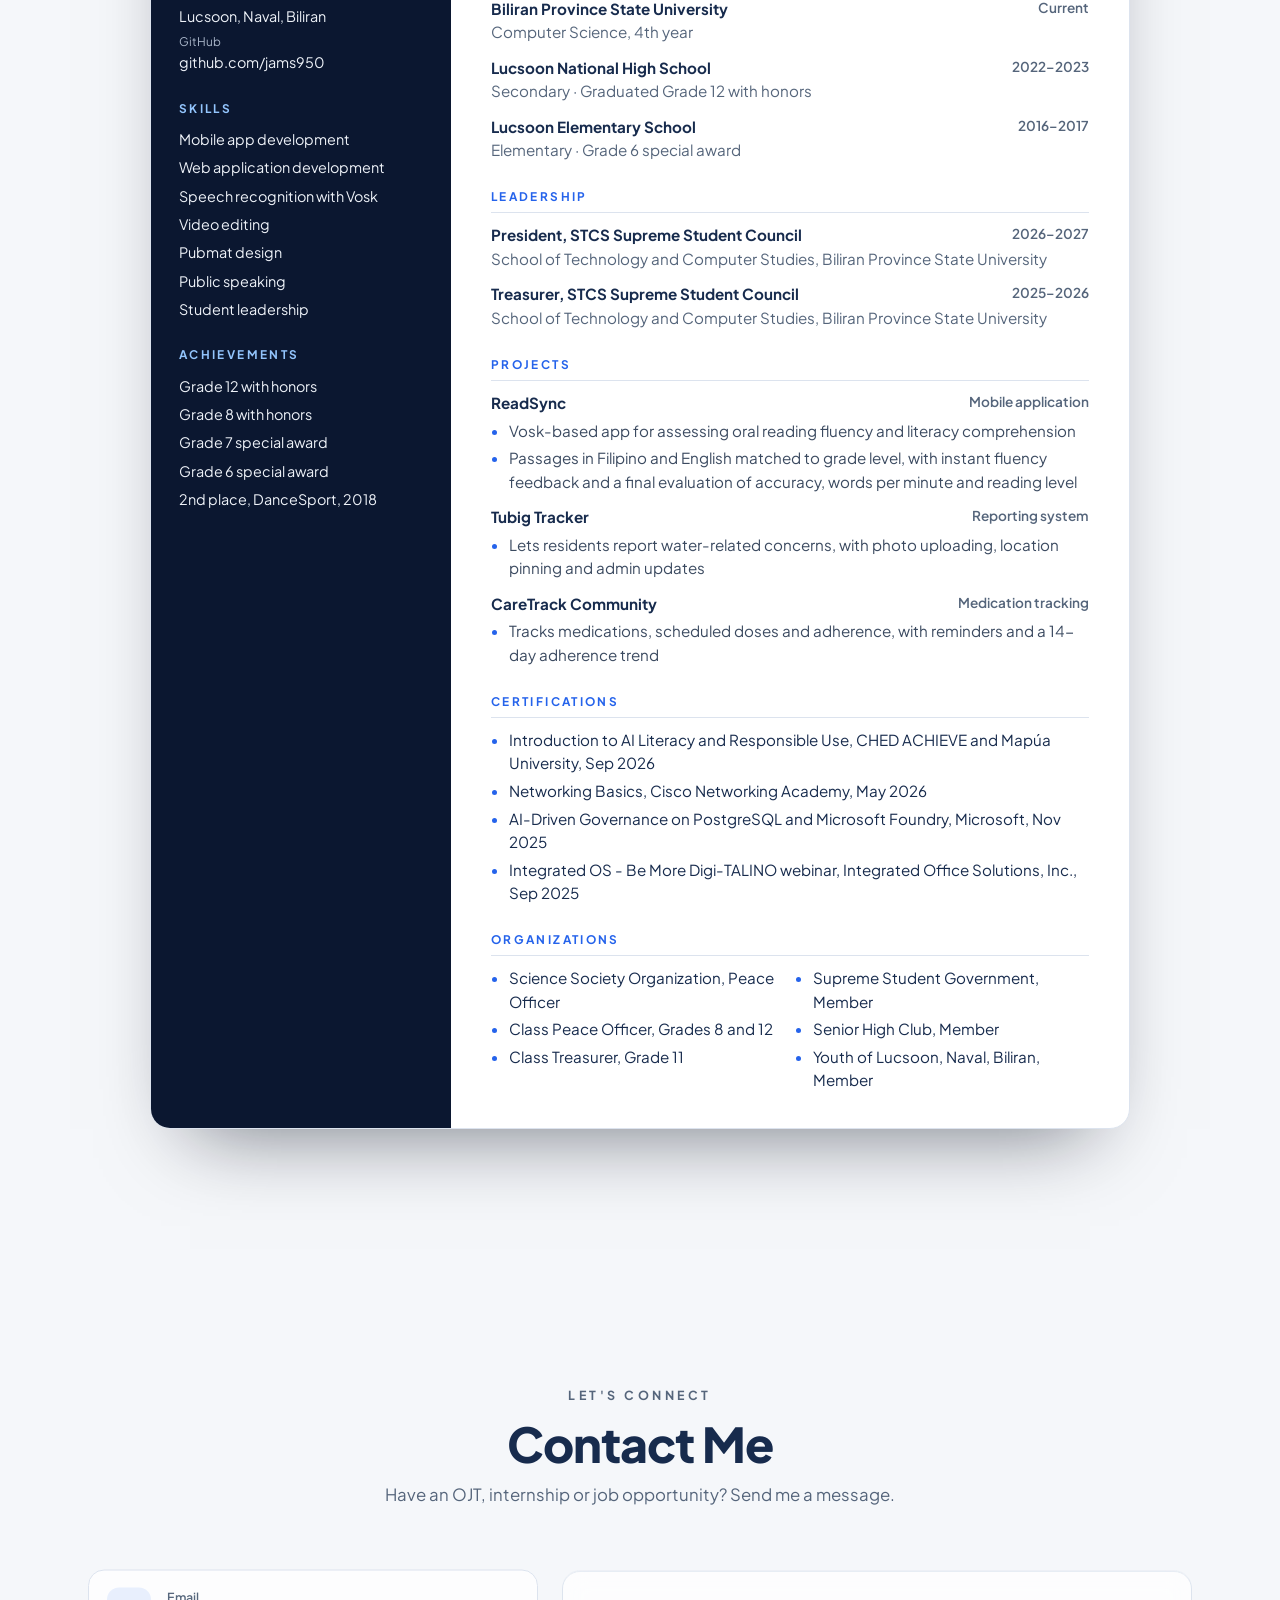
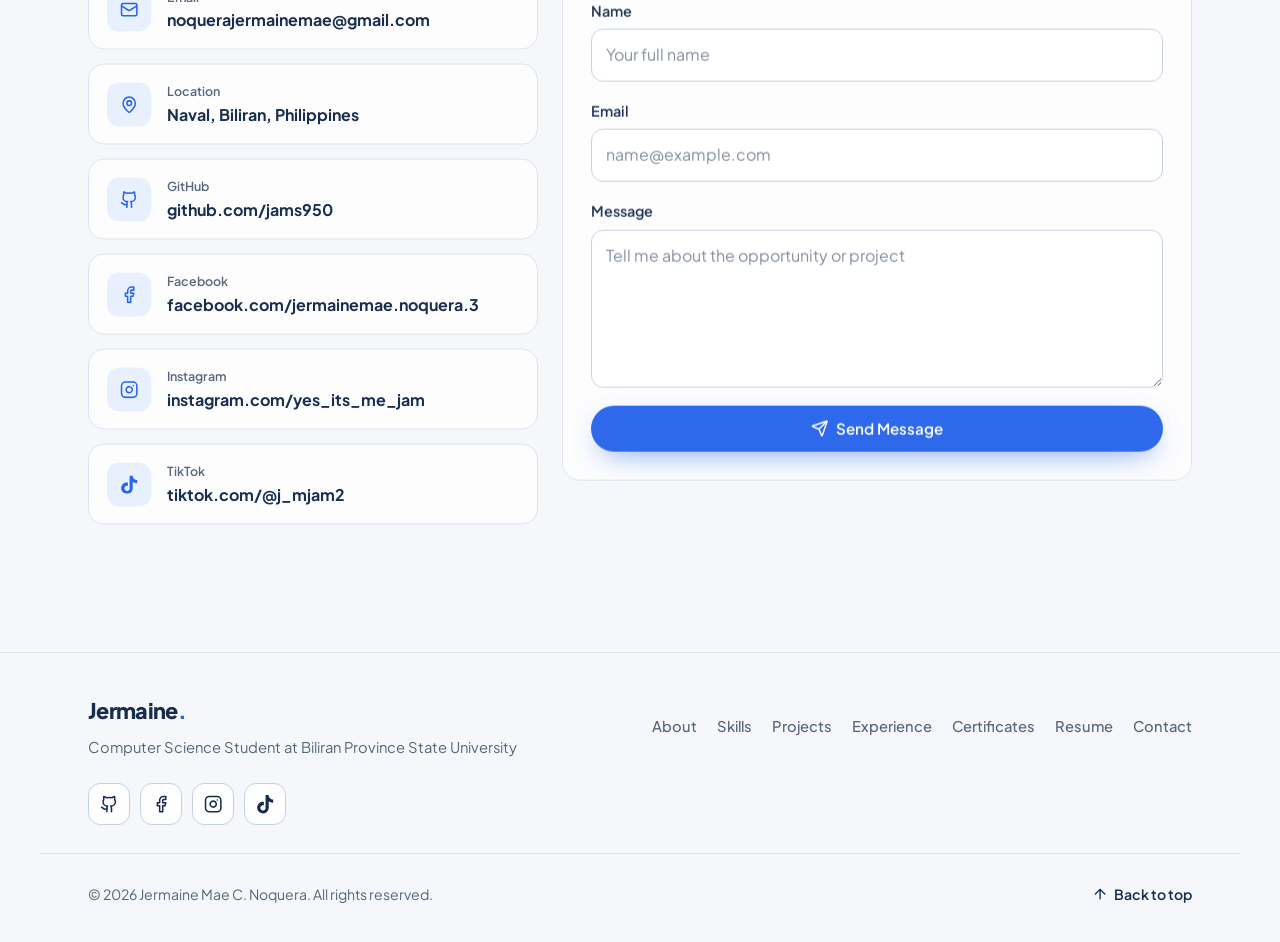
==== commit edf334d8: "commit" ====
--- a/index.html
+++ b/index.html
@@ -209,19 +209,19 @@
 
         <!-- EDIT: to add a skill, copy one <li>. Put its SVG logo in assets/icons/. -->
         <ul class="skill-grid" id="skill-grid">
-          <li class="skill" data-category="frontend"><span class="skill__icon"><img src="assets/icons/html5.svg" alt="" width="24" height="24"></span><h3>HTML</h3><p>Frontend</p></li>
-          <li class="skill" data-category="frontend"><span class="skill__icon"><img src="assets/icons/css3.svg" alt="" width="24" height="24"></span><h3>CSS</h3><p>Frontend</p></li>
-          <li class="skill" data-category="frontend"><span class="skill__icon"><img src="assets/icons/javascript.svg" alt="" width="24" height="24"></span><h3>JavaScript</h3><p>Frontend</p></li>
-          <li class="skill" data-category="backend"><span class="skill__icon"><img src="assets/icons/python.svg" alt="" width="24" height="24"></span><h3>Python</h3><p>Backend</p></li>
-          <li class="skill" data-category="backend"><span class="skill__icon"><img src="assets/icons/django.svg" alt="" width="24" height="24"></span><h3>Django</h3><p>Backend</p></li>
-          <li class="skill" data-category="backend"><span class="skill__icon"><img src="assets/icons/php.svg" alt="" width="24" height="24"></span><h3>PHP</h3><p>Backend</p></li>
-          <li class="skill" data-category="database"><span class="skill__icon"><img src="assets/icons/mysql.svg" alt="" width="24" height="24"></span><h3>MySQL</h3><p>Database</p></li>
-          <li class="skill" data-category="programming"><span class="skill__icon"><img src="assets/icons/openjdk.svg" alt="" width="24" height="24"></span><h3>Java</h3><p>Programming</p></li>
-          <li class="skill" data-category="programming"><span class="skill__icon"><img src="assets/icons/dart.svg" alt="" width="24" height="24"></span><h3>Dart</h3><p>Programming</p></li>
-          <li class="skill" data-category="tools"><span class="skill__icon"><img src="assets/icons/git.svg" alt="" width="24" height="24"></span><h3>Git</h3><p>Tools</p></li>
-          <li class="skill" data-category="tools"><span class="skill__icon"><img src="assets/icons/github.svg" alt="" width="24" height="24"></span><h3>GitHub</h3><p>Tools</p></li>
+          <li class="skill" data-category="frontend"><span class="skill__icon"><img src="portfolio/assets/icons/html5.svg" alt="" width="24" height="24"></span><h3>HTML</h3><p>Frontend</p></li>
+          <li class="skill" data-category="frontend"><span class="skill__icon"><img src="portfolio/assets/icons/css3.svg" alt="" width="24" height="24"></span><h3>CSS</h3><p>Frontend</p></li>
+          <li class="skill" data-category="frontend"><span class="skill__icon"><img src="portfolio/assets/icons/javascript.svg" alt="" width="24" height="24"></span><h3>JavaScript</h3><p>Frontend</p></li>
+          <li class="skill" data-category="backend"><span class="skill__icon"><img src="portfolio/assets/icons/python.svg" alt="" width="24" height="24"></span><h3>Python</h3><p>Backend</p></li>
+          <li class="skill" data-category="backend"><span class="skill__icon"><img src="portfolio/assets/icons/django.svg" alt="" width="24" height="24"></span><h3>Django</h3><p>Backend</p></li>
+          <li class="skill" data-category="backend"><span class="skill__icon"><img src="portfolio/assets/icons/php.svg" alt="" width="24" height="24"></span><h3>PHP</h3><p>Backend</p></li>
+          <li class="skill" data-category="database"><span class="skill__icon"><img src="portfolio/assets/icons/mysql.svg" alt="" width="24" height="24"></span><h3>MySQL</h3><p>Database</p></li>
+          <li class="skill" data-category="programming"><span class="skill__icon"><img src="portfolio/assets/icons/openjdk.svg" alt="" width="24" height="24"></span><h3>Java</h3><p>Programming</p></li>
+          <li class="skill" data-category="programming"><span class="skill__icon"><img src="portfolio/assets/icons/dart.svg" alt="" width="24" height="24"></span><h3>Dart</h3><p>Programming</p></li>
+          <li class="skill" data-category="tools"><span class="skill__icon"><img src="portfolio/assets/icons/git.svg" alt="" width="24" height="24"></span><h3>Git</h3><p>Tools</p></li>
+          <li class="skill" data-category="tools"><span class="skill__icon"><img src="portfolio/assets/icons/github.svg" alt="" width="24" height="24"></span><h3>GitHub</h3><p>Tools</p></li>
           <li class="skill" data-category="tools"><span class="skill__icon skill__icon--lucide"><i data-lucide="code-xml" aria-hidden="true"></i></span><h3>VS Code</h3><p>Tools</p></li>
-          <li class="skill" data-category="tools"><span class="skill__icon"><img src="assets/icons/figma.svg" alt="" width="24" height="24"></span><h3>Figma</h3><p>Tools</p></li>
+          <li class="skill" data-category="tools"><span class="skill__icon"><img src="portfolio/assets/icons/figma.svg" alt="" width="24" height="24"></span><h3>Figma</h3><p>Tools</p></li>
           <li class="skill" data-category="creative"><span class="skill__icon skill__icon--lucide"><i data-lucide="clapperboard" aria-hidden="true"></i></span><h3>Video Editing</h3><p>Creative</p></li>
           <li class="skill" data-category="creative"><span class="skill__icon skill__icon--lucide"><i data-lucide="image" aria-hidden="true"></i></span><h3>Pubmat Design</h3><p>Creative</p></li>
         </ul>
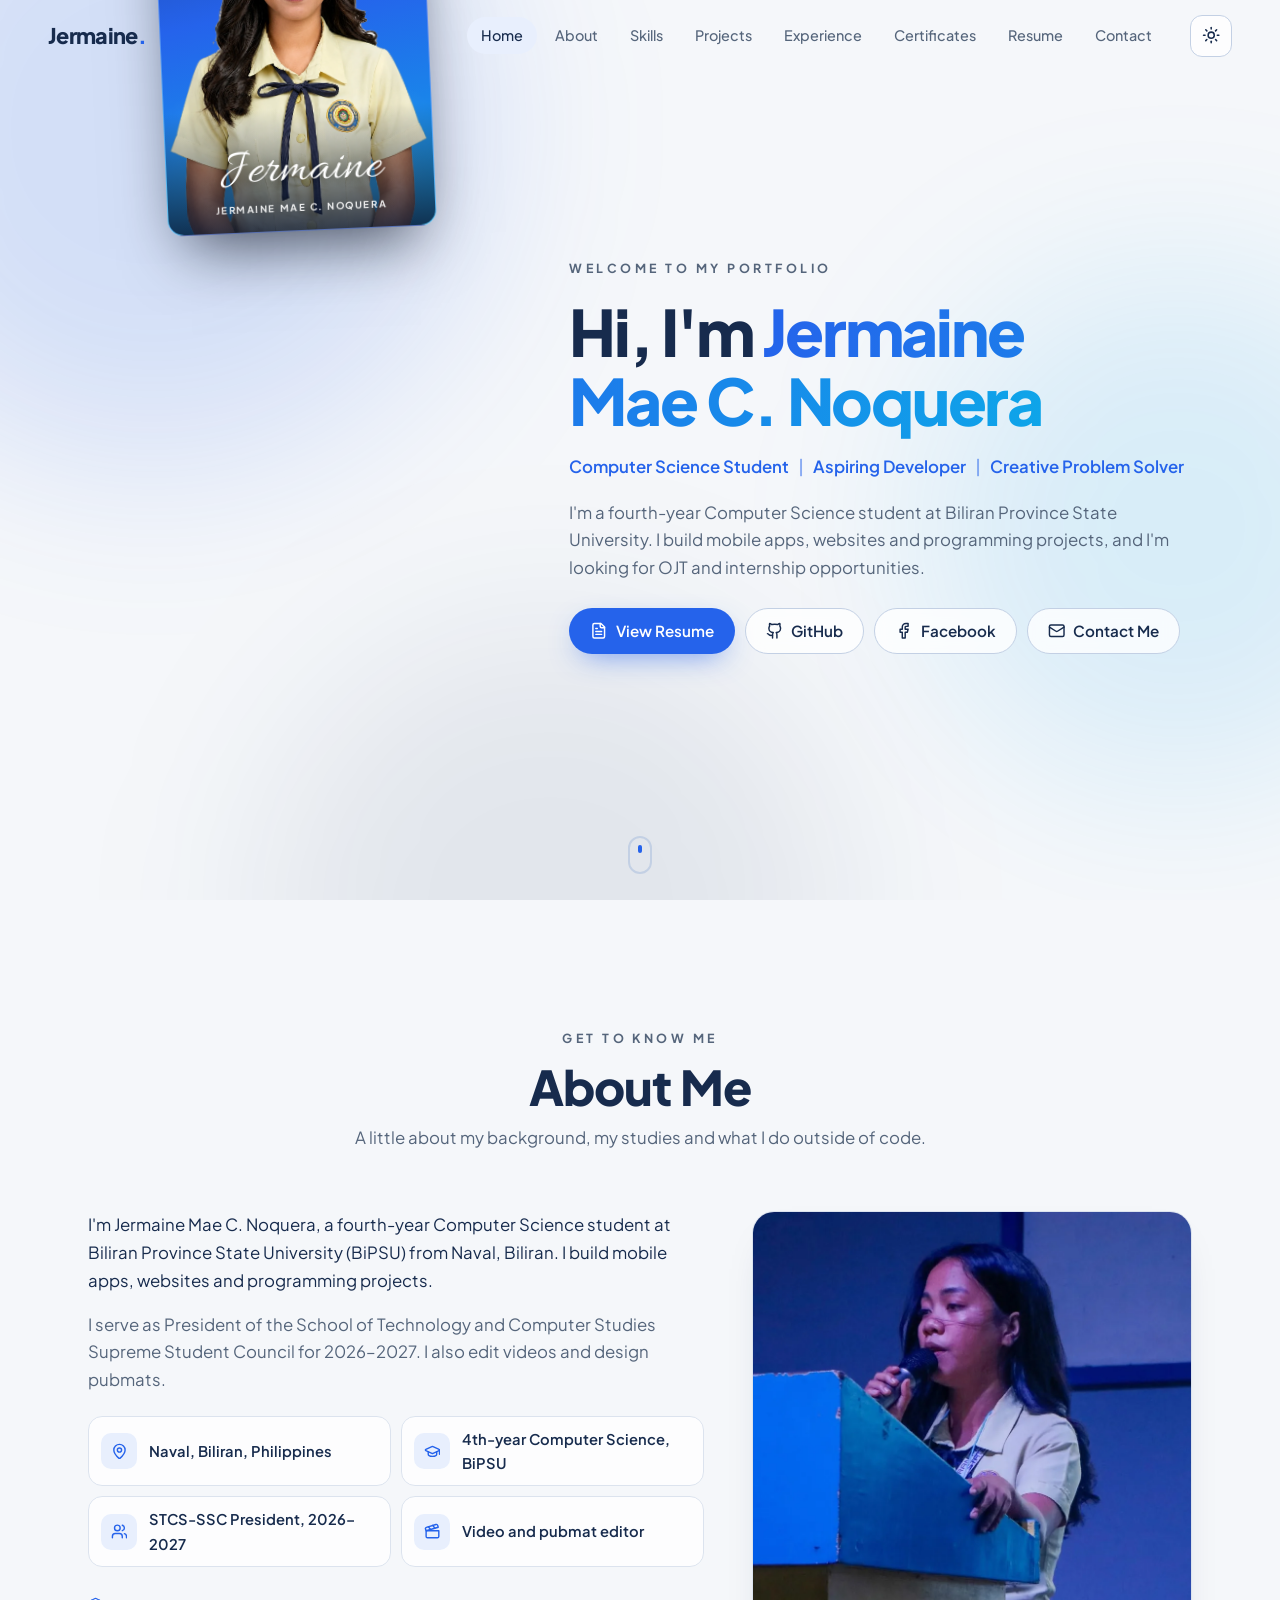
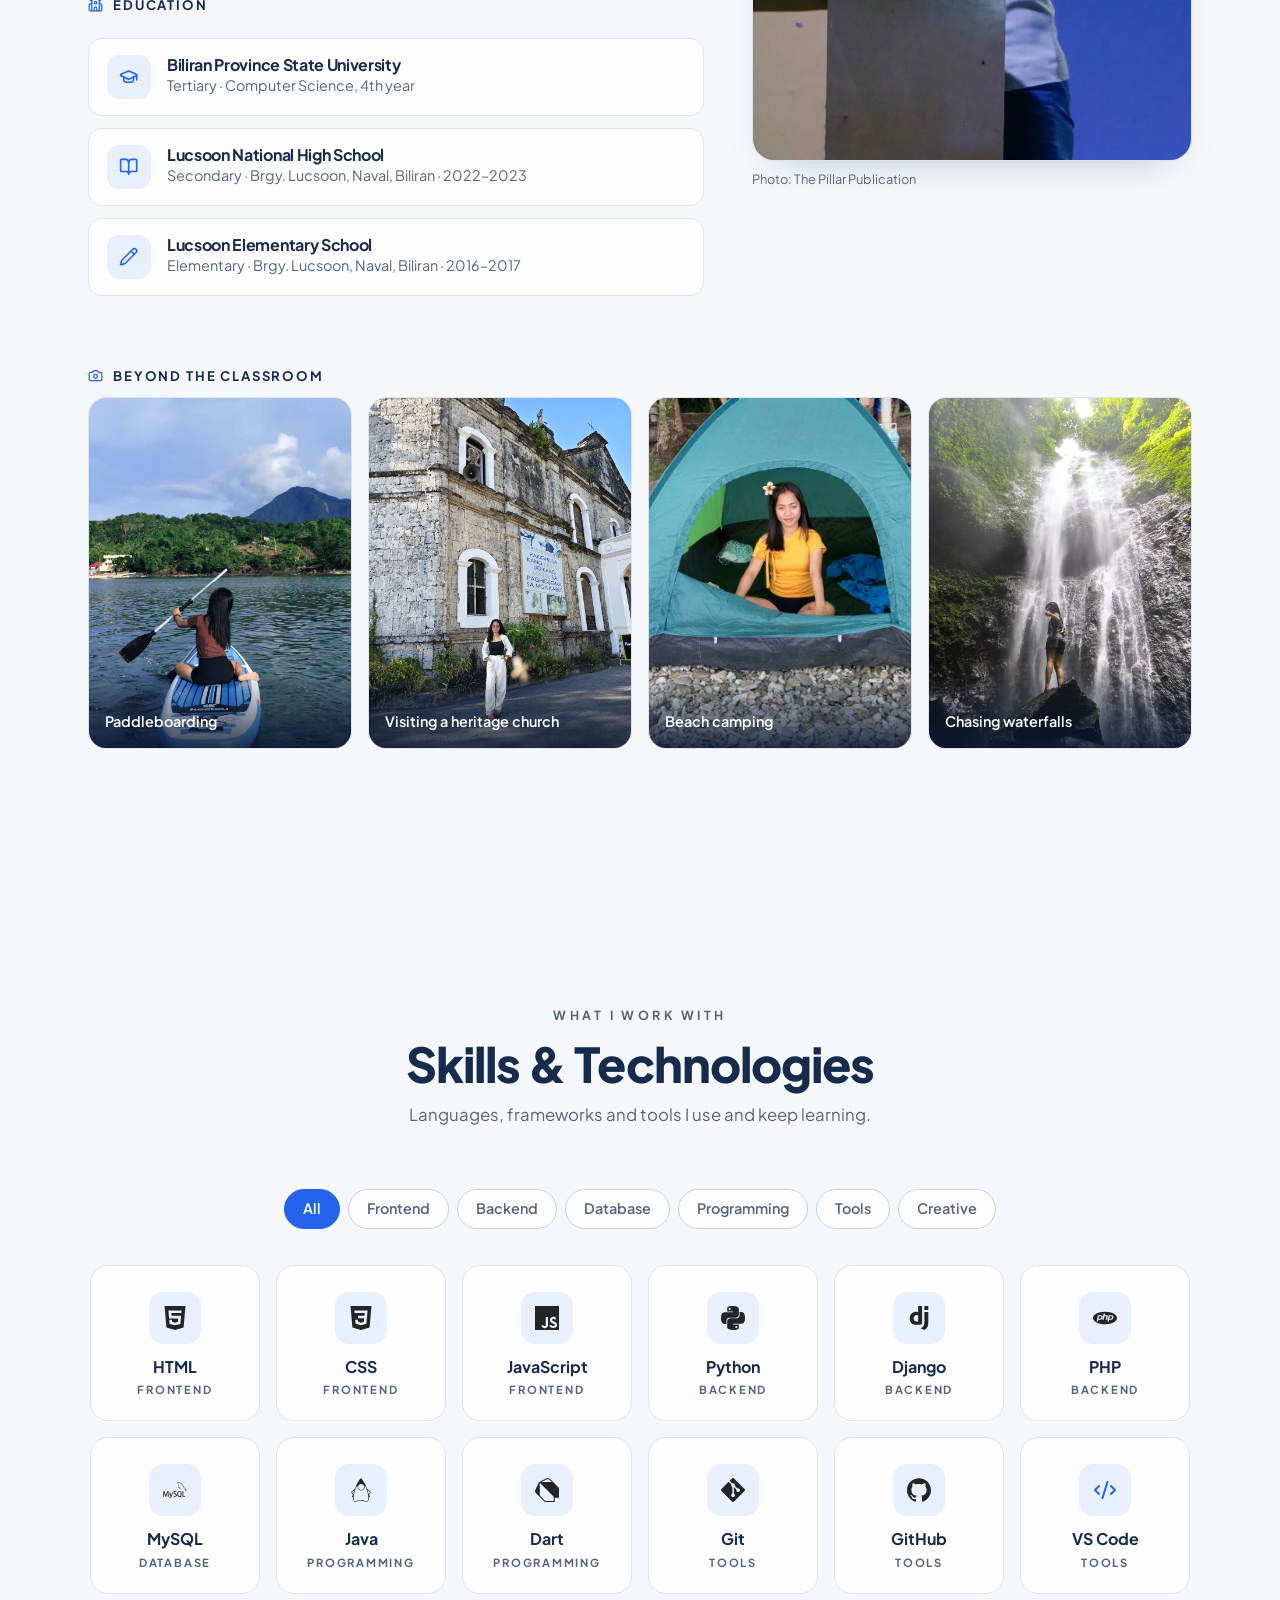
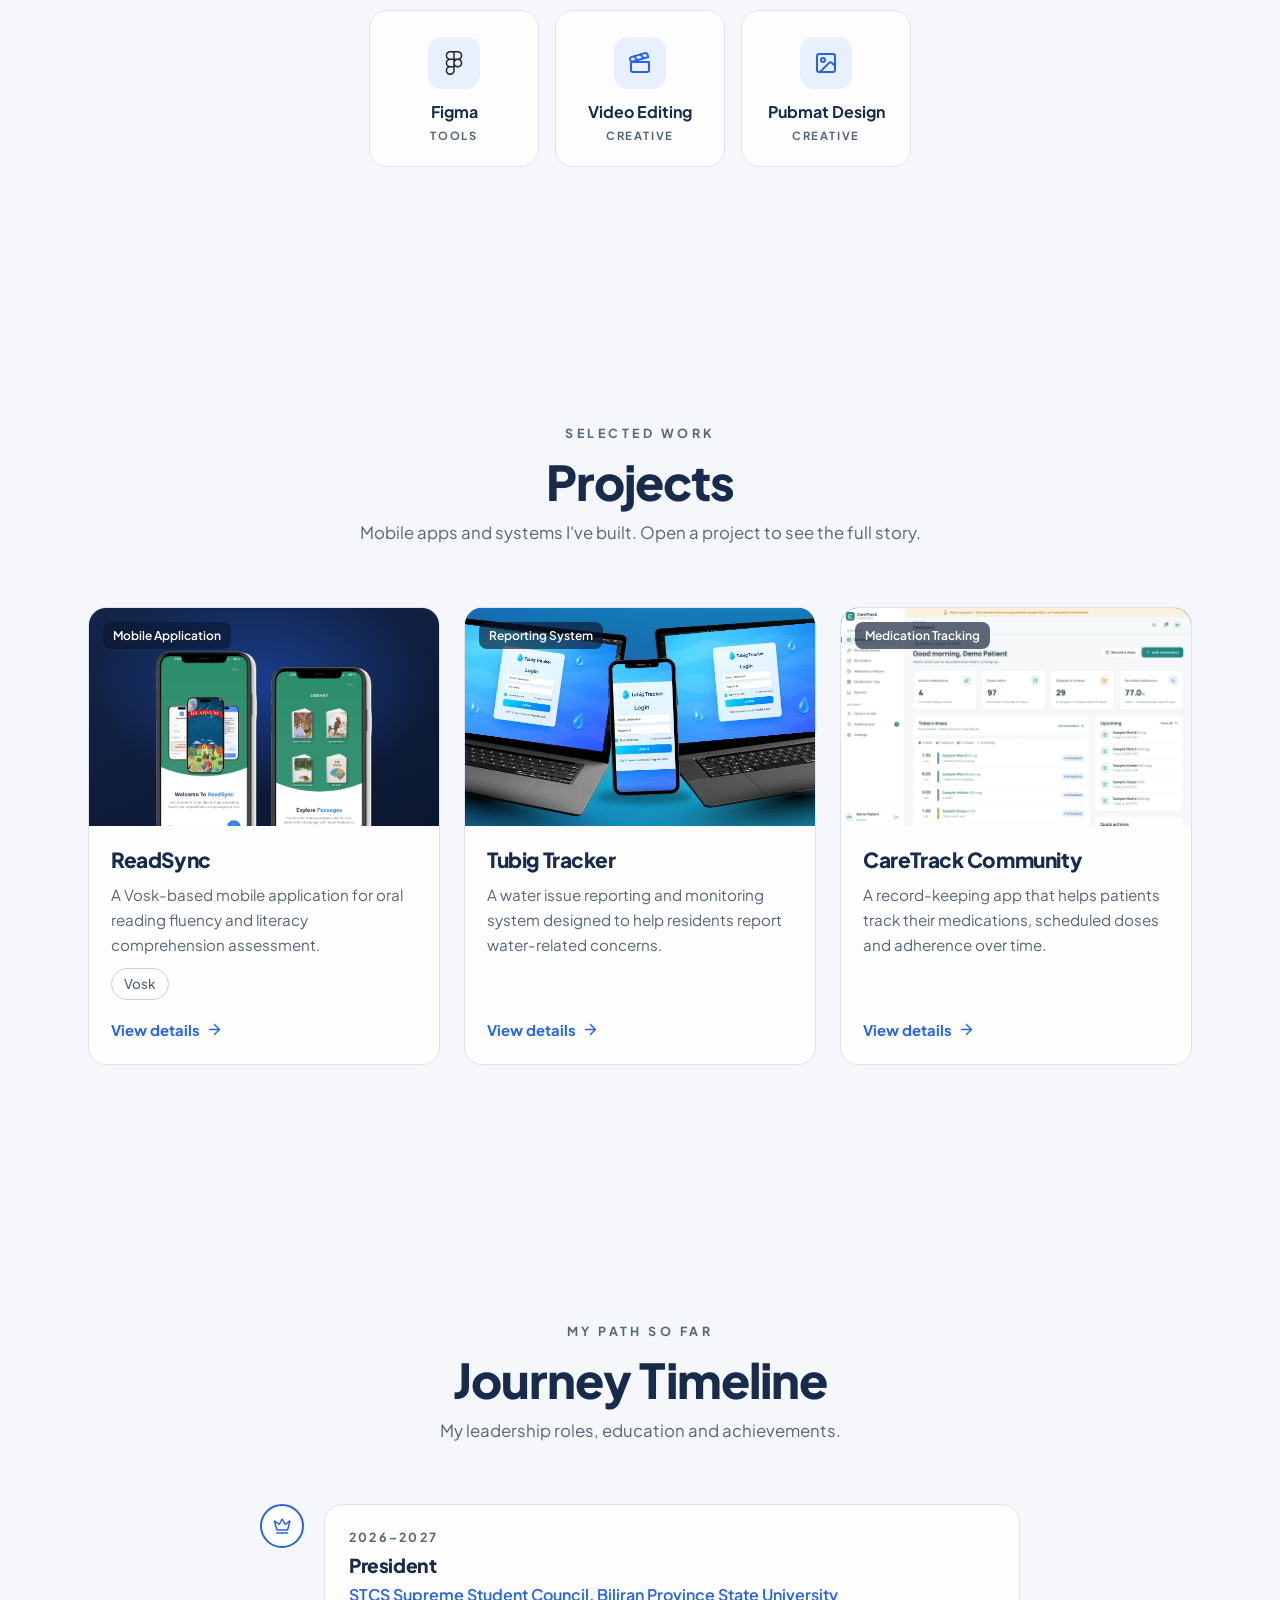
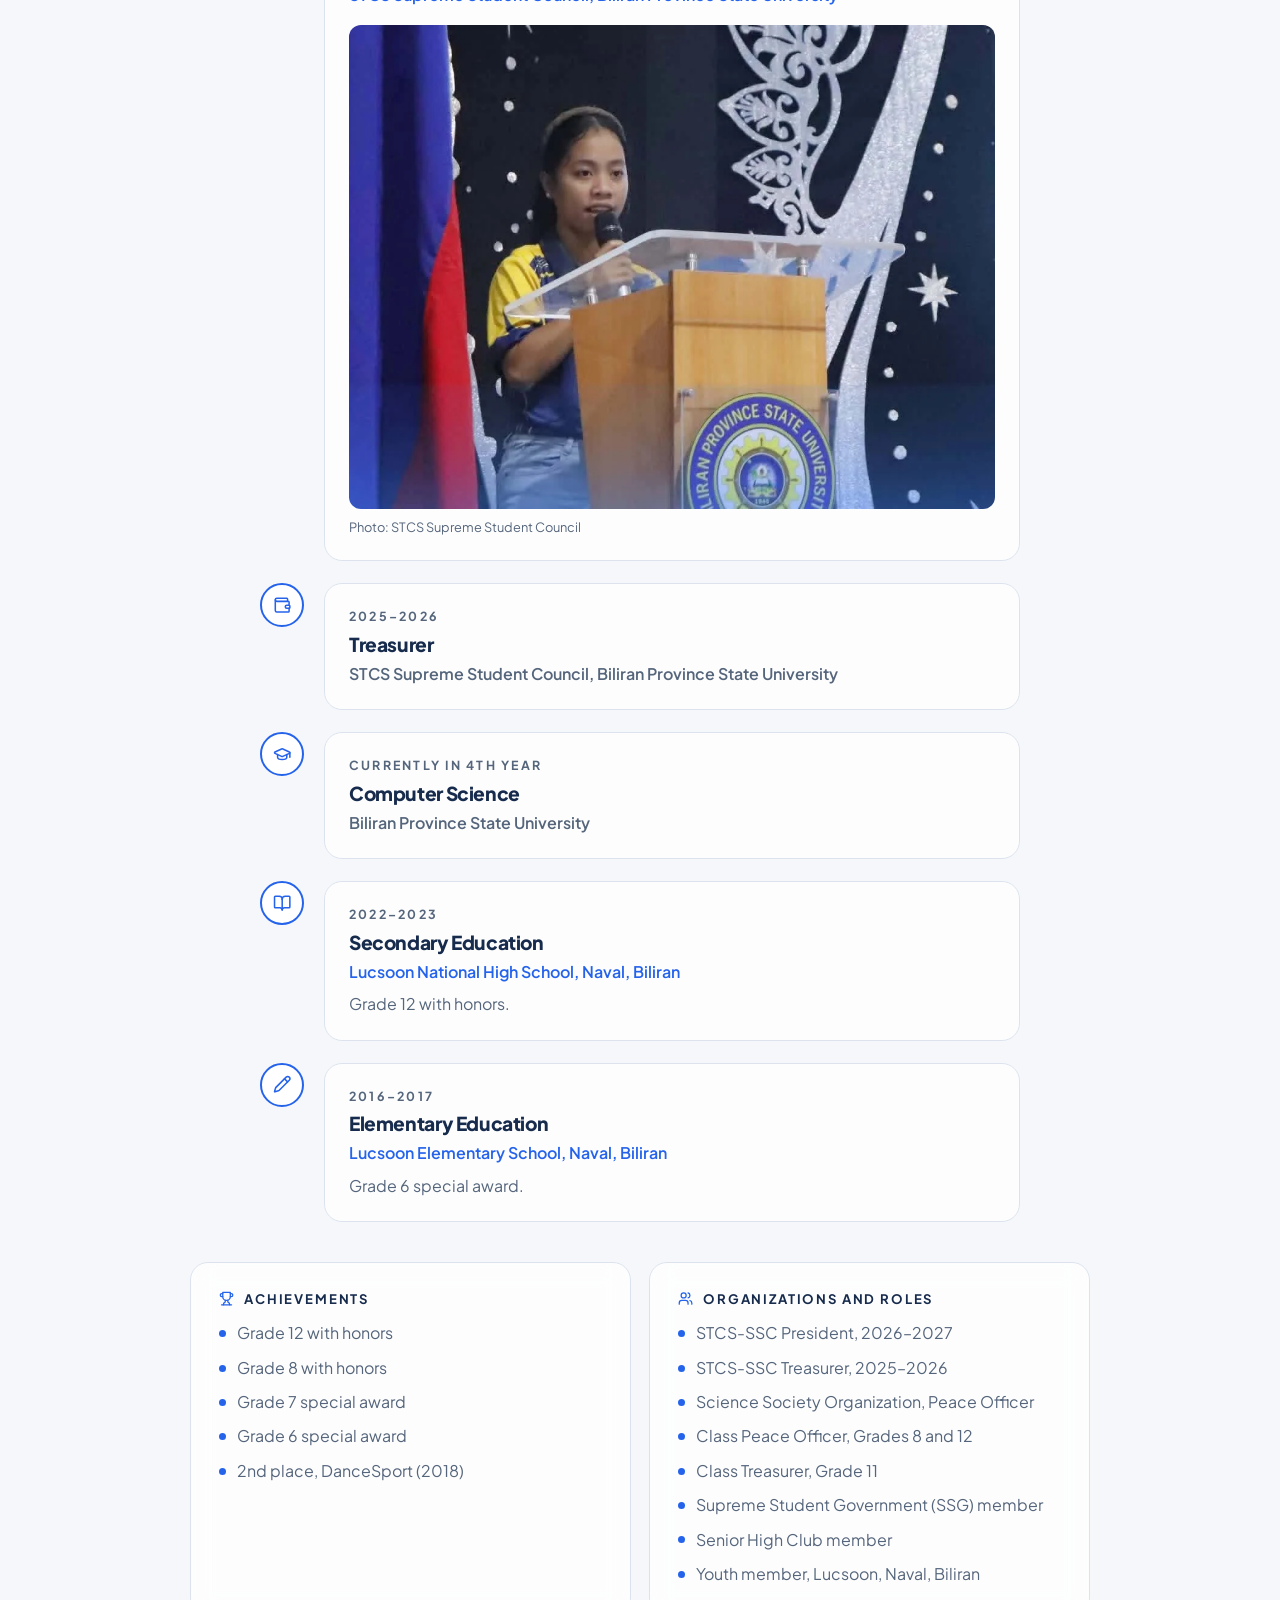
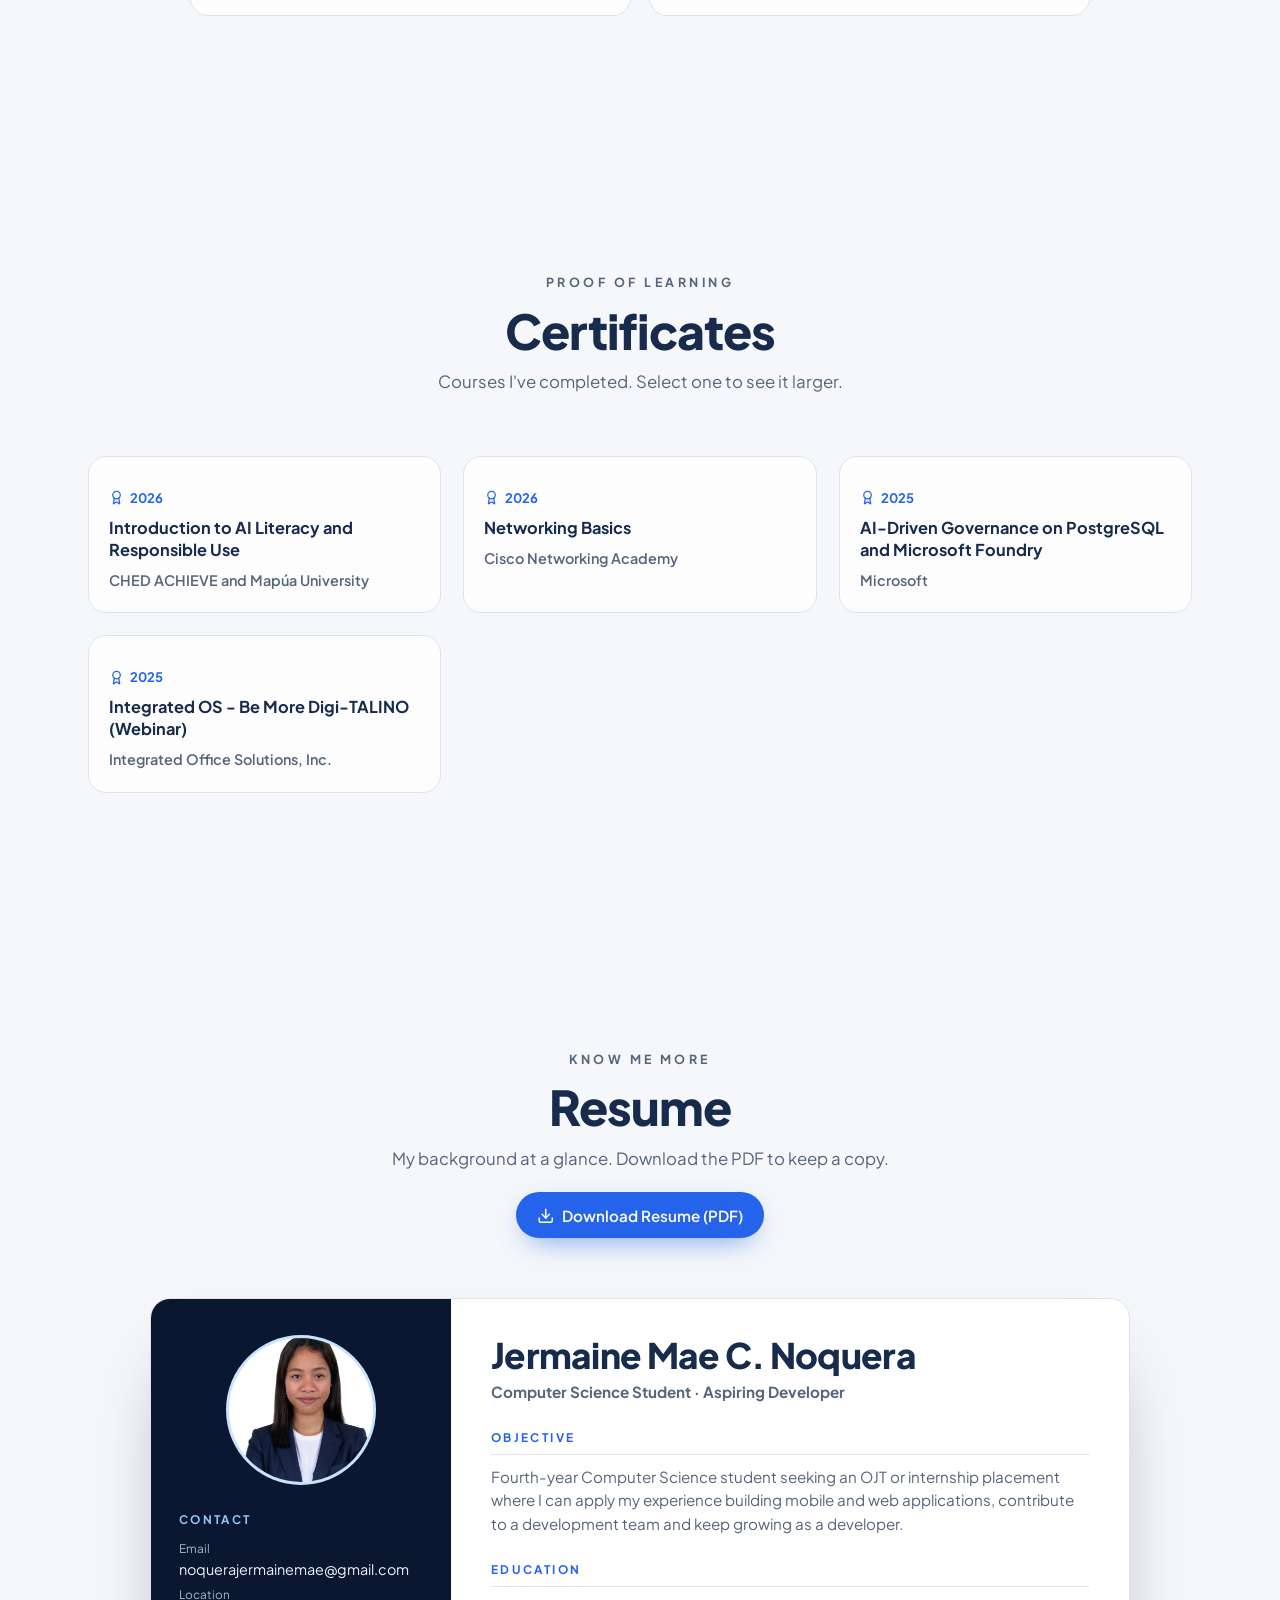
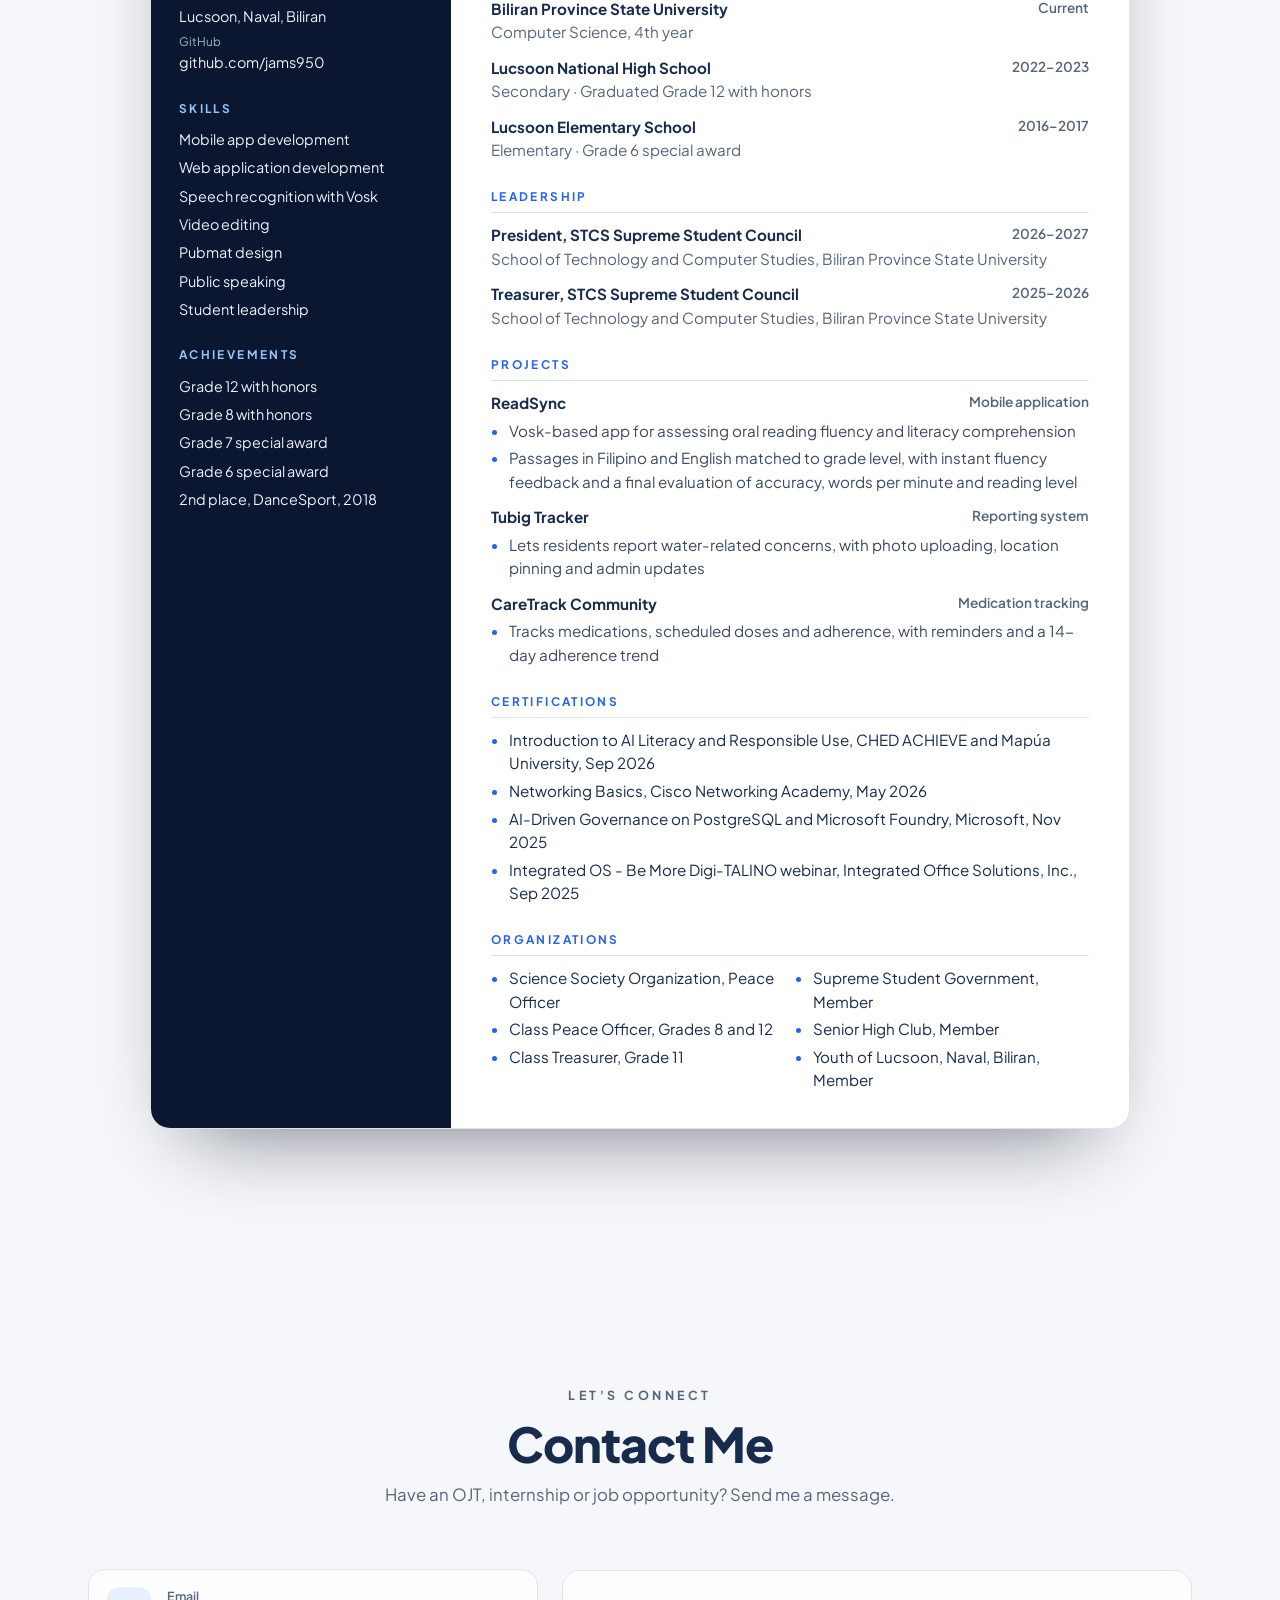
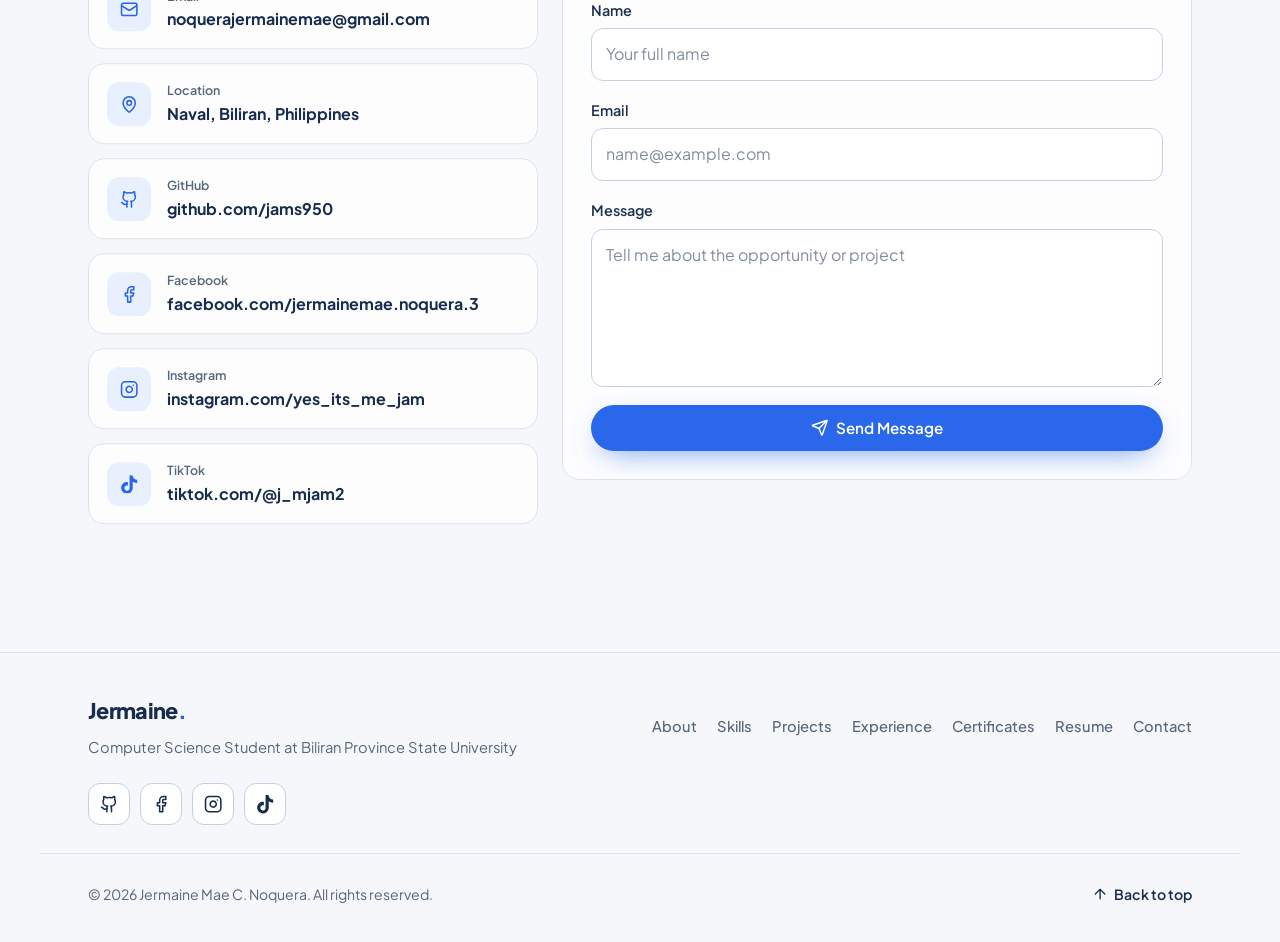
==== commit 09913ccc: "commit" ====
--- a/index.html
+++ b/index.html
@@ -620,7 +620,7 @@
         <a class="btn btn--primary btn--small" data-config="projects.readsync.github" data-name="View Code" data-text><i data-lucide="github" aria-hidden="true"></i>View Code</a>
         <a class="btn btn--soft btn--small" data-config="projects.readsync.live" data-name="View Project" data-text><i data-lucide="external-link" aria-hidden="true"></i>View Project</a>
       </div>
-      <div class="portfolio/cover cover--phones cover--large">
+      <div class="cover cover--phones cover--large">
         <img src="portfolio/assets/projects/readsync-welcome.webp" width="546" height="1053" alt="ReadSync welcome screen">
         <img src="portfolio/assets/projects/readsync-library.webp" width="546" height="1053" alt="ReadSync passage library">
       </div>
